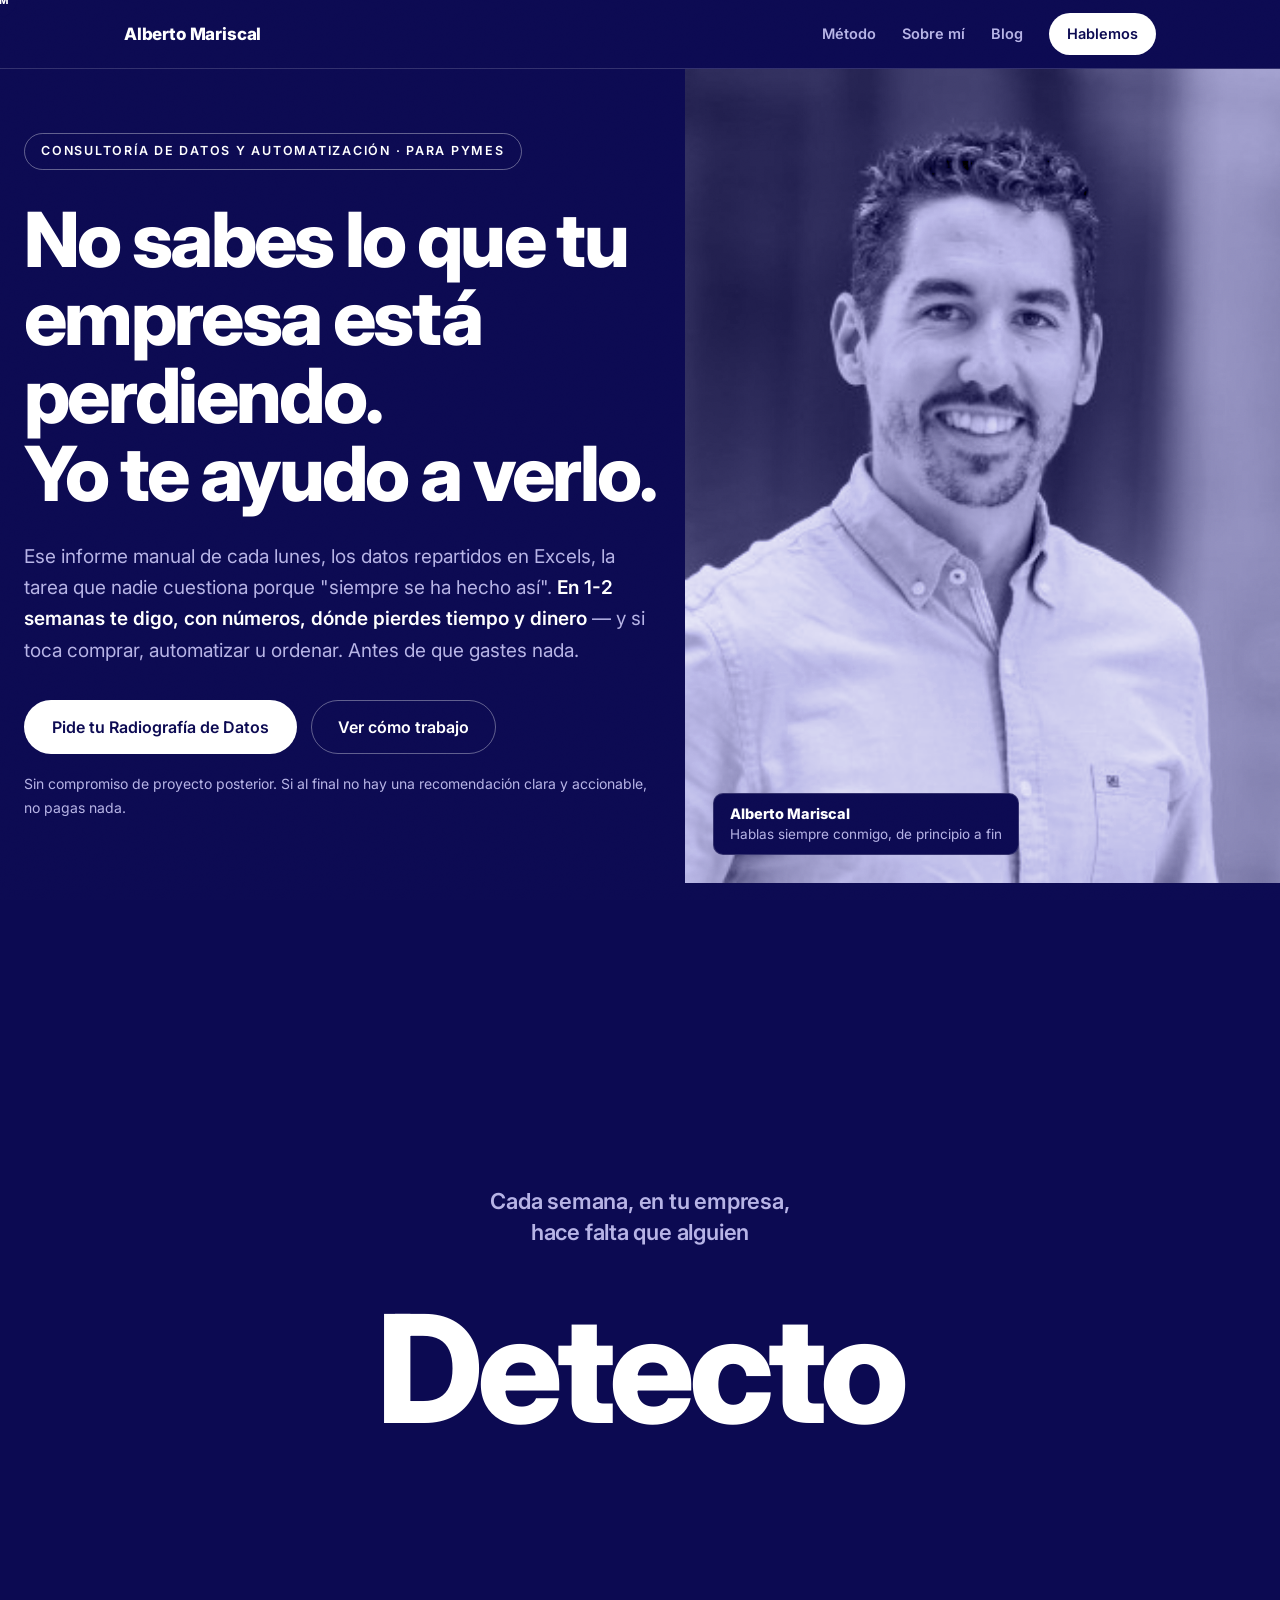
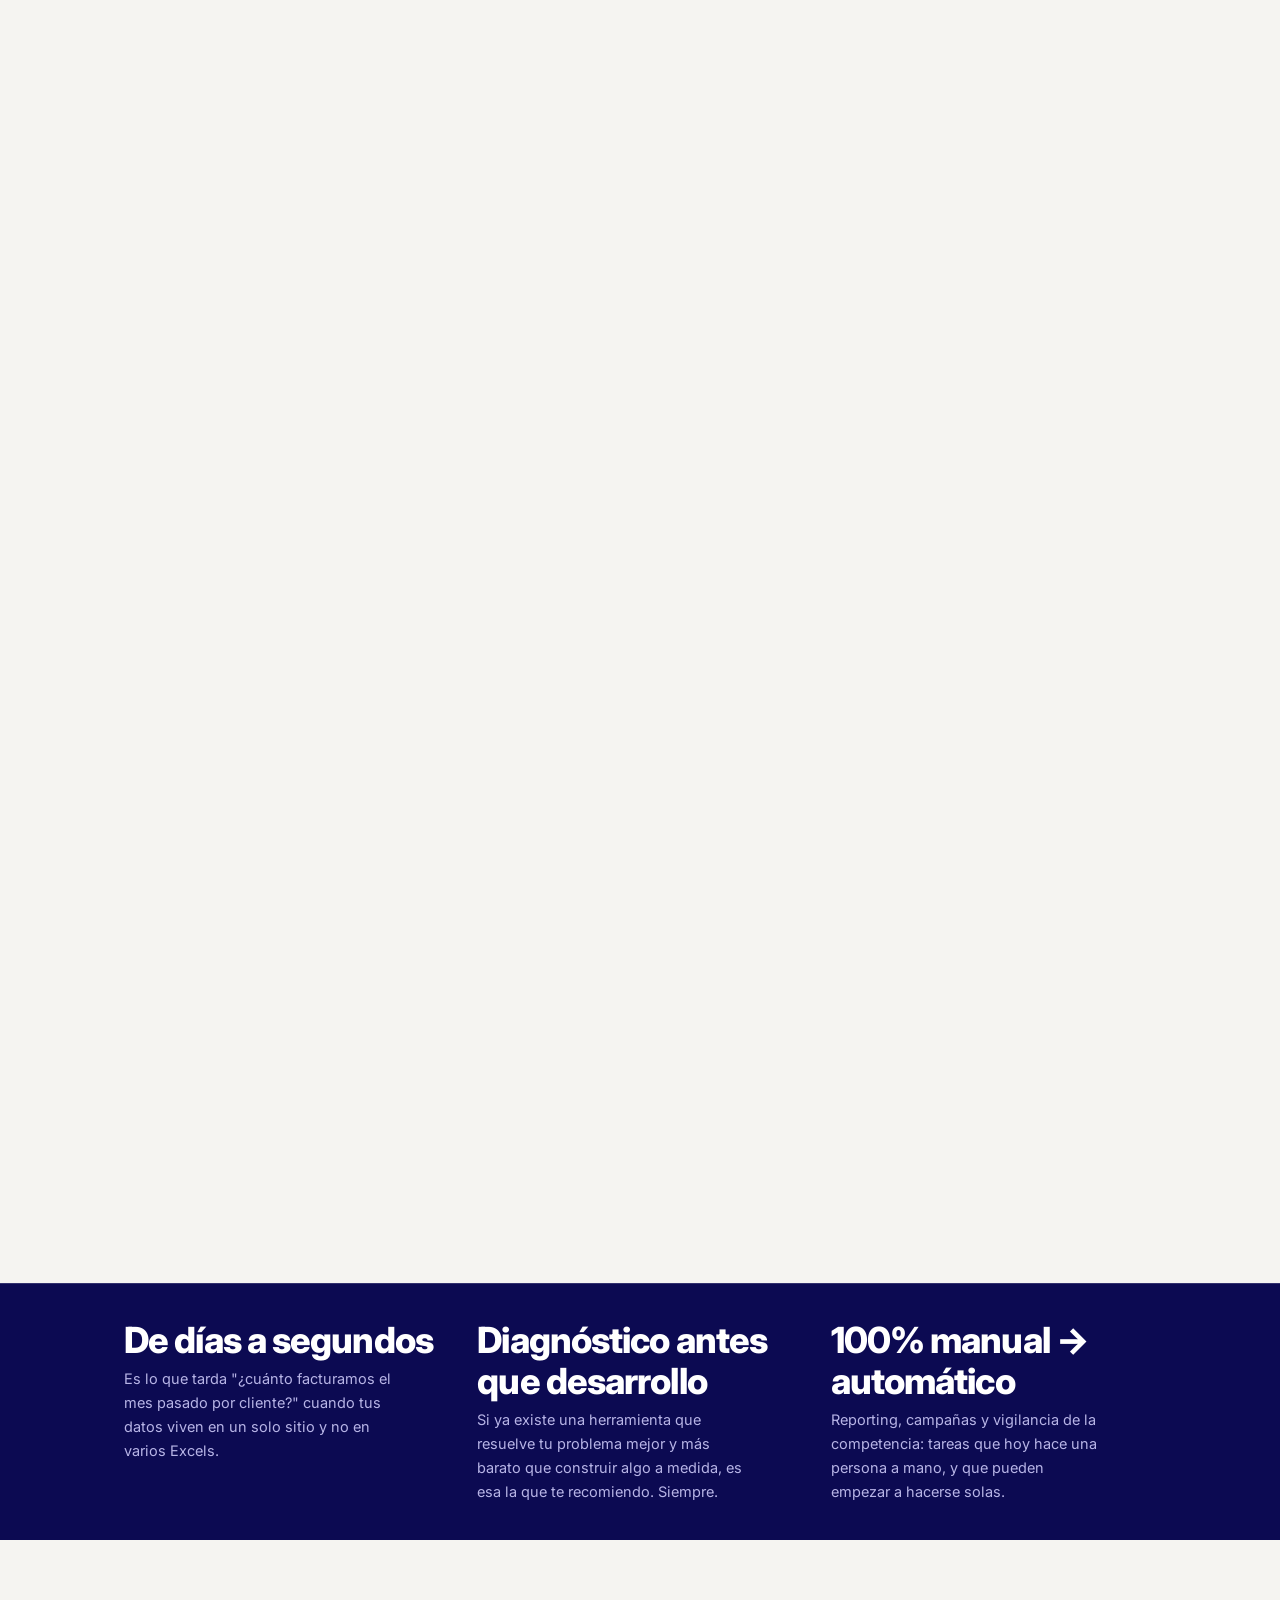
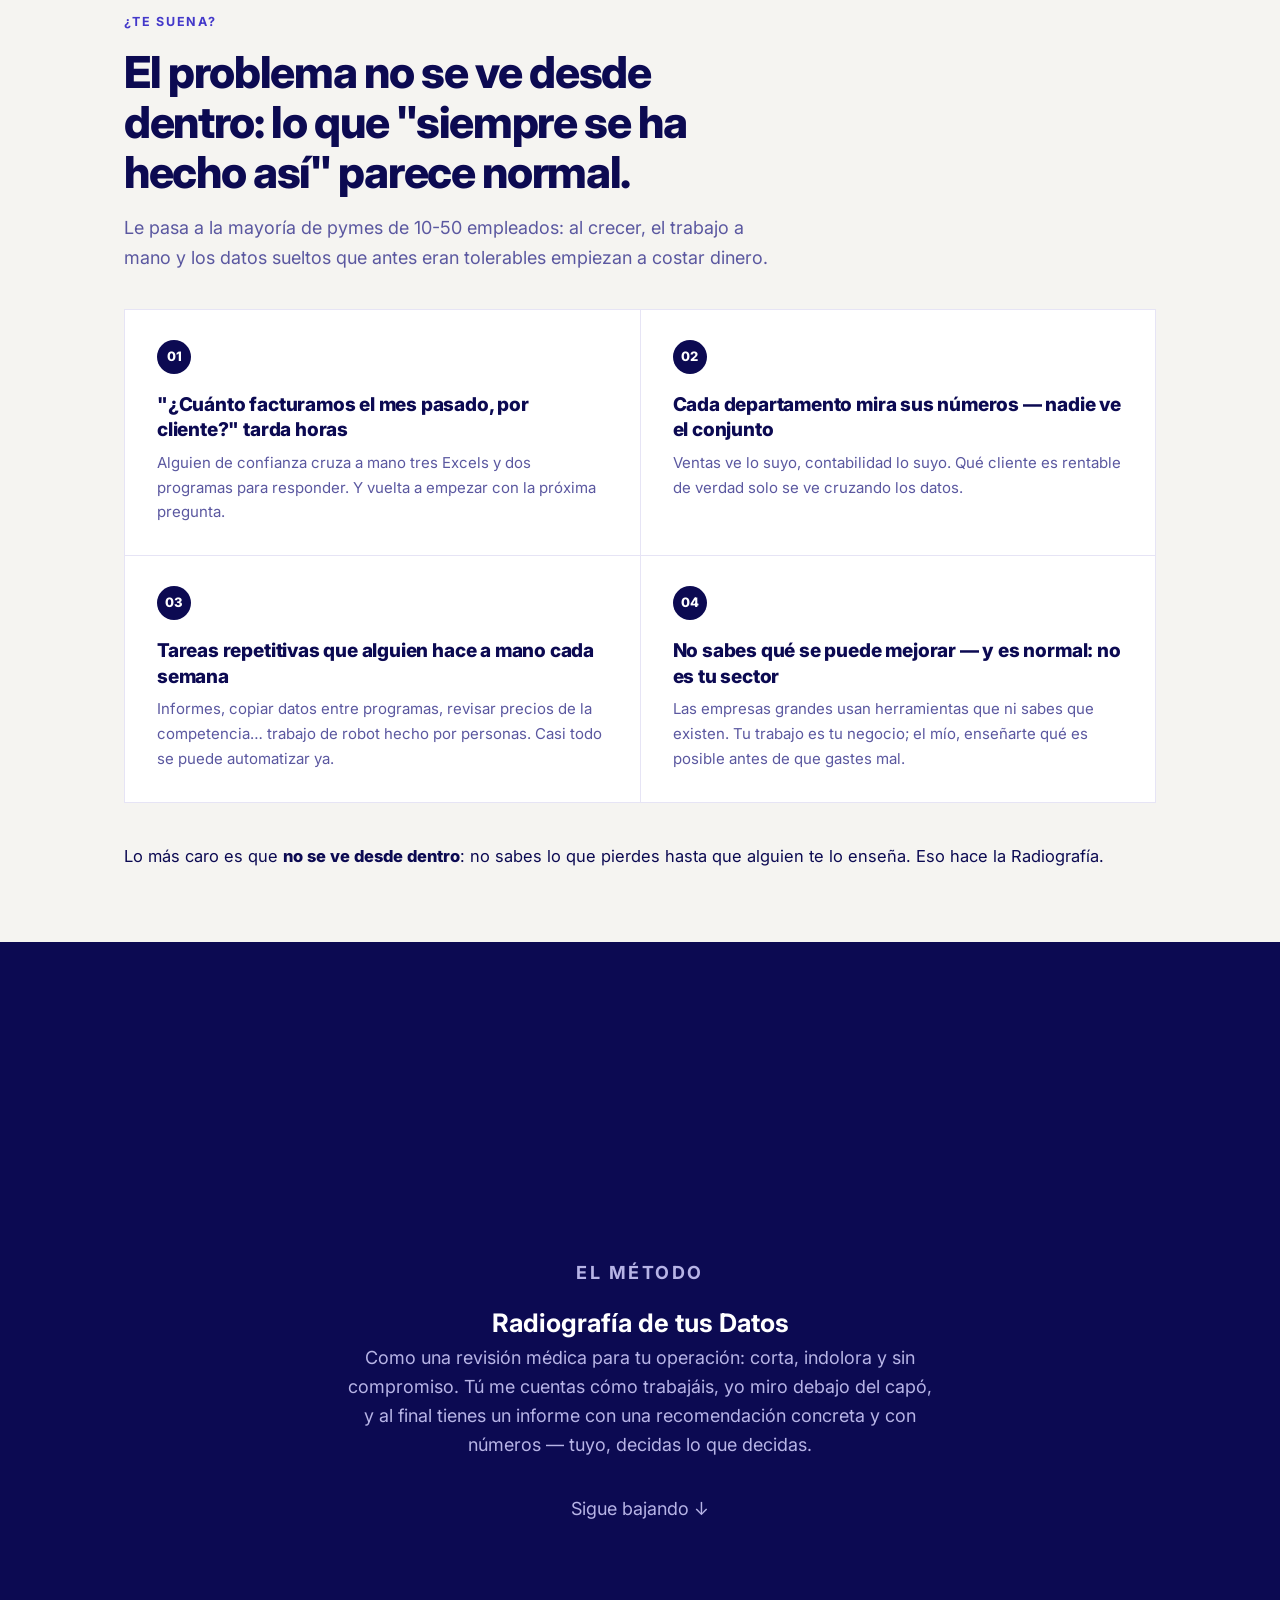
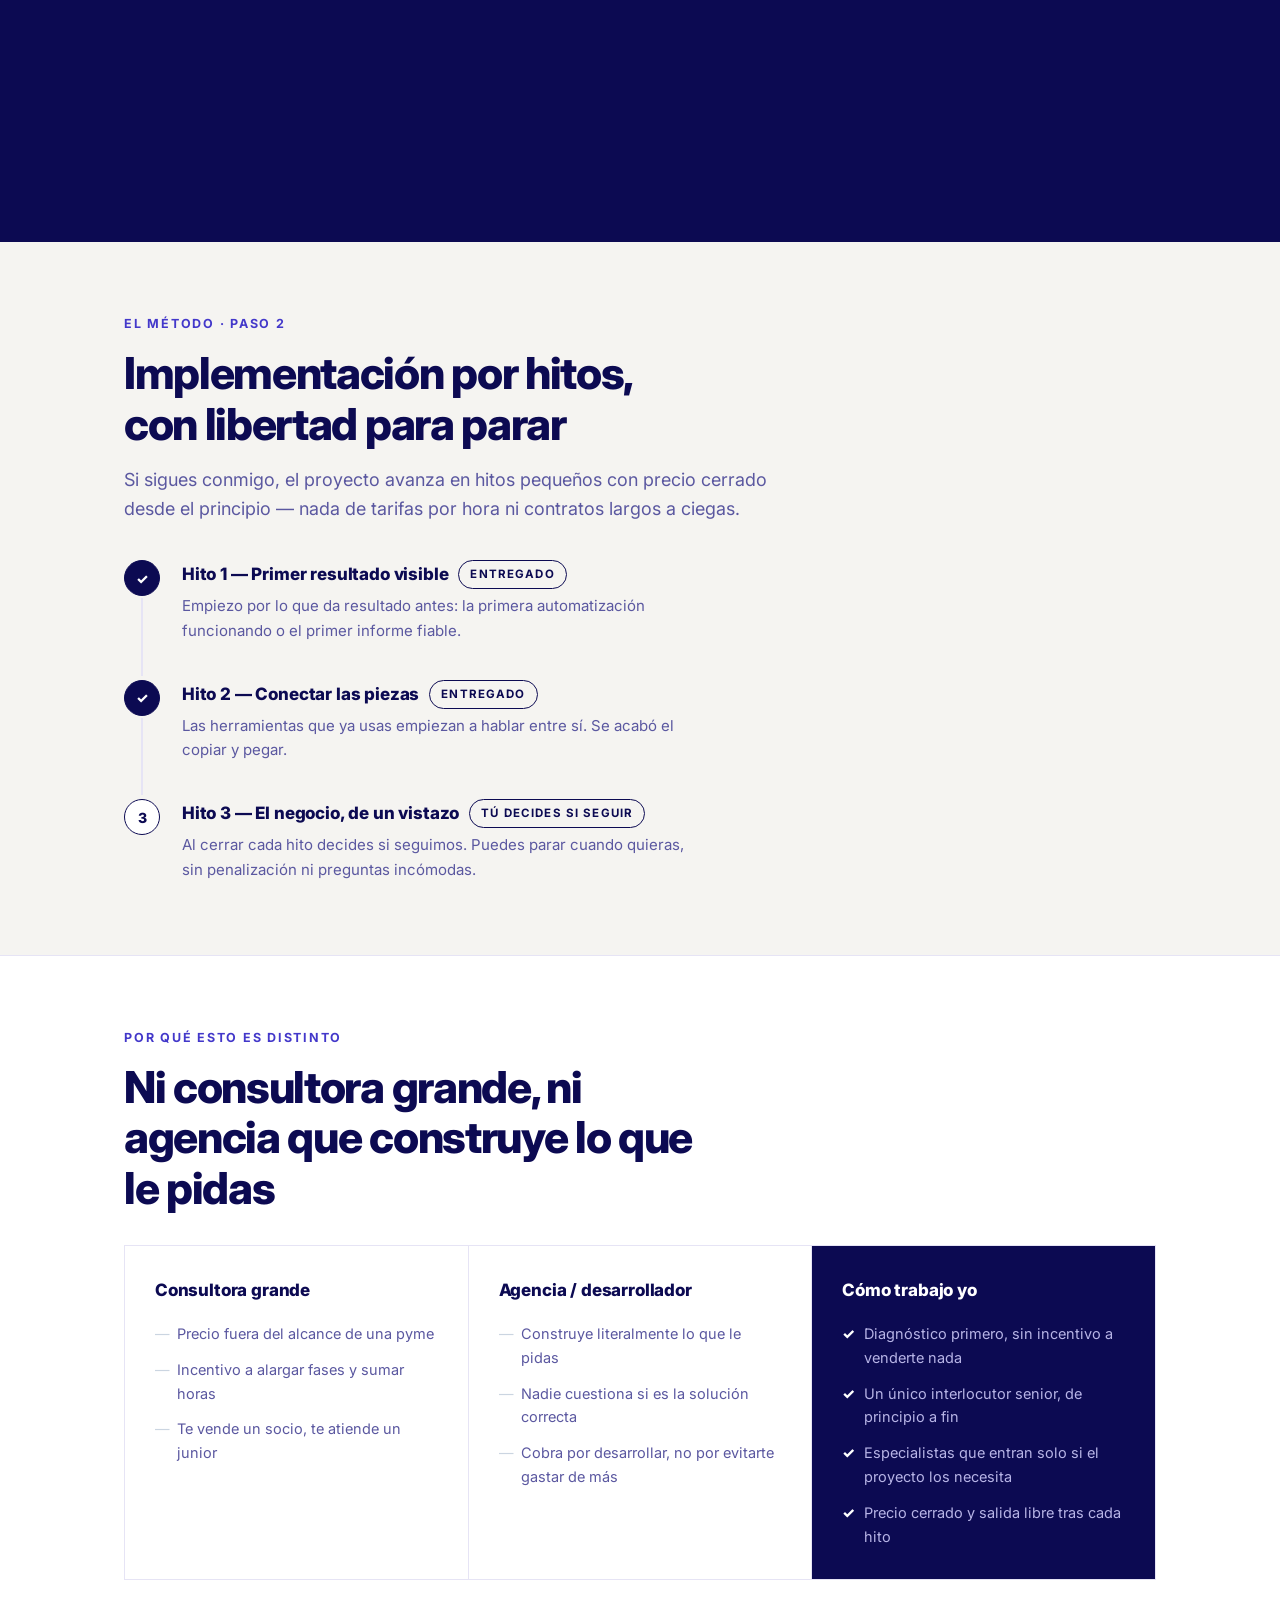
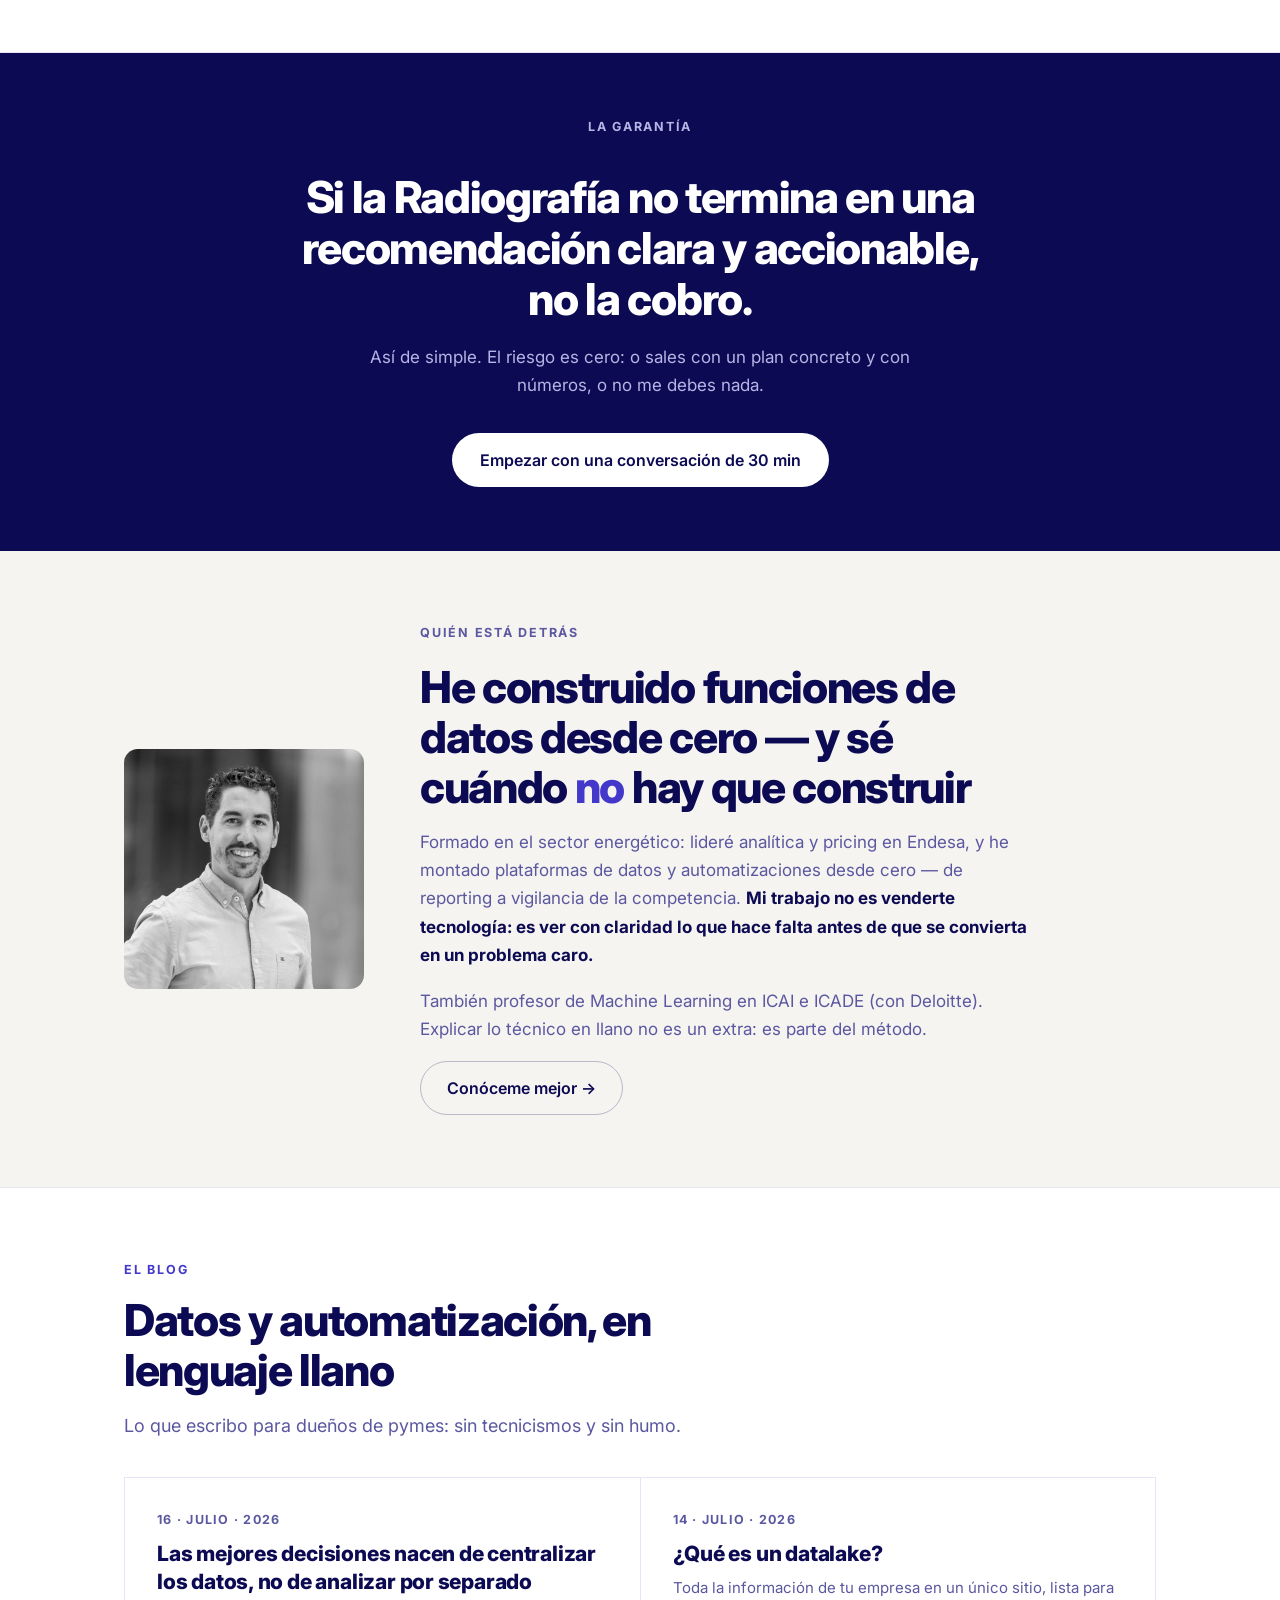
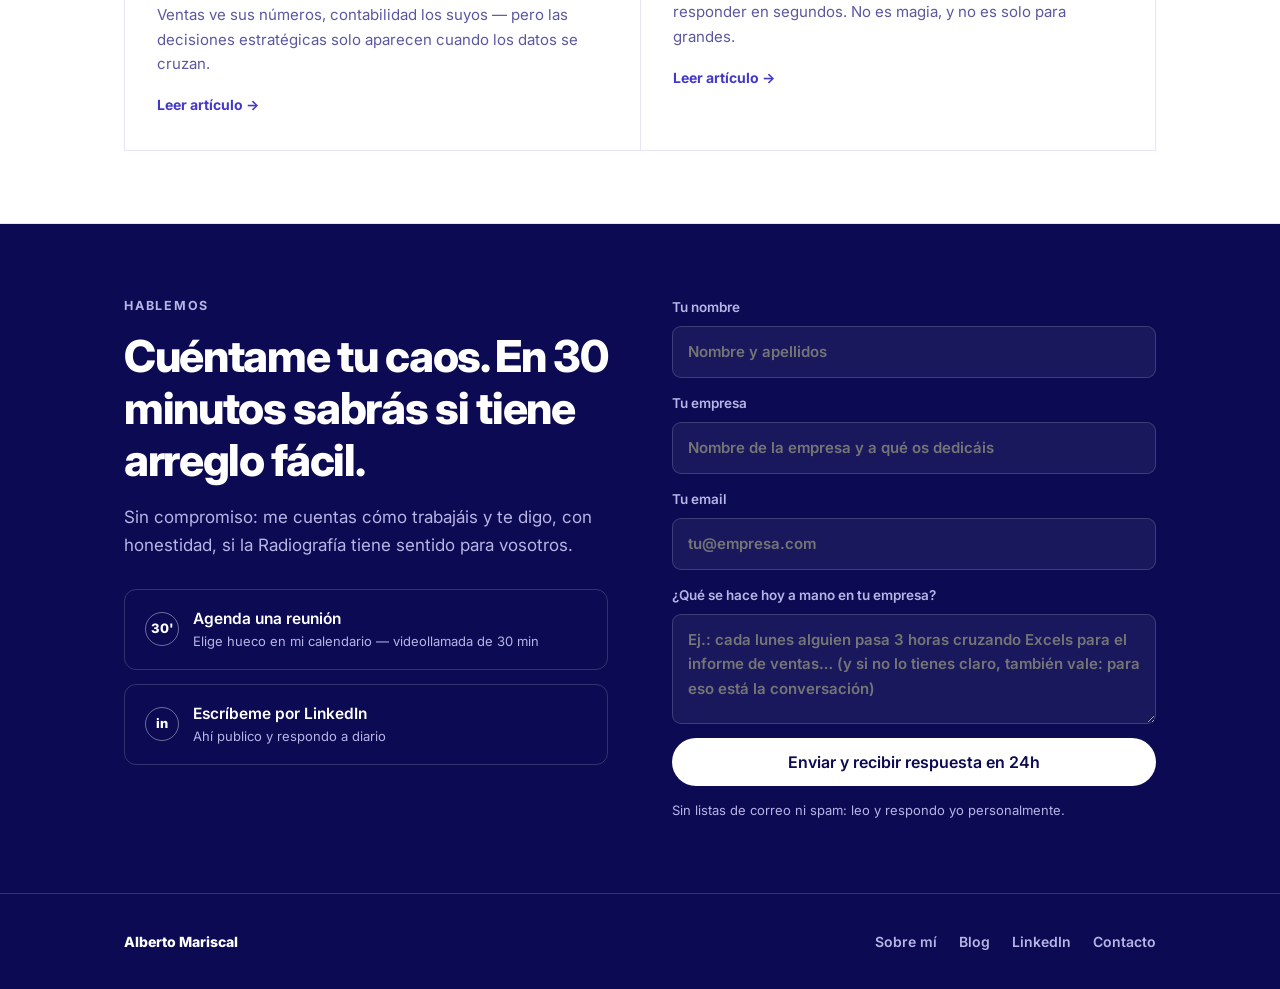
==== index.html @ 99e234d1 "El carrusel de palabras pasa de temporizador a scroll-driven - La sección ahora es un wrapper alto (" ====
<!DOCTYPE html>
<html lang="es">
<head>
<meta charset="UTF-8">
<meta name="viewport" content="width=device-width, initial-scale=1">
<title>Alberto Mariscal — Consultoría de datos y automatización para pymes</title>
<meta name="description" content="Detecto dónde pierde tiempo y dinero tu empresa — tareas que se hacen a mano, datos dispersos, mejoras que no sabes que existen — y te propongo la solución concreta: comprar, automatizar u ordenar. Antes de gastar en nada.">
<link rel="preconnect" href="https://fonts.googleapis.com">
<link rel="preconnect" href="https://fonts.gstatic.com" crossorigin>
<link href="https://fonts.googleapis.com/css2?family=Inter:wght@400;600;800&display=swap" rel="stylesheet">
<link rel="stylesheet" href="styles.css">
<script src="script.js" defer></script>
</head>
<body>
<div class="scroll-progress"></div>
<div class="grain"></div>
<header class="site-header">
  <div class="container header-inner">
    <a class="brand" href="index.html">Alberto Mariscal</a>
    <nav class="nav">
      <a href="#metodo" class="hide-m">Método</a>
      <a href="sobre-mi.html">Sobre mí</a>
      <a href="blog/index.html">Blog</a>
      <a href="#contacto" class="btn-nav">Hablemos</a>
    </nav>
  </div>
</header>

<section class="hero">
  <div class="hero-grid">
    <div class="hero-copy-wrap">
      <div class="container">
        <div class="hero-copy">
          <span class="eyebrow">Consultoría de datos y automatización · Para pymes</span>
          <h1>No sabes lo que tu empresa está perdiendo.<br><span class="hl">Yo te ayudo a verlo.</span></h1>
          <p class="sub">Ese informe manual de cada lunes, los datos repartidos en Excels, la tarea que nadie cuestiona porque "siempre se ha hecho así". <strong>En 1-2 semanas te digo, con números, dónde pierdes tiempo y dinero</strong> — y si toca comprar, automatizar u ordenar. Antes de que gastes nada.</p>
          <div class="hero-ctas">
            <a class="btn" href="#contacto">Pide tu Radiografía de Datos</a>
            <a class="btn-outline" href="#metodo">Ver cómo trabajo</a>
          </div>
          <p class="hero-note">Sin compromiso de proyecto posterior. Si al final no hay una recomendación clara y accionable, no pagas nada.</p>
        </div>
      </div>
    </div>
    <div class="hero-photo-bleed">
      <img class="hero-photo" src="assets/alberto.png" alt="Retrato de Alberto Mariscal">
      <div class="photo-tag"><strong>Alberto Mariscal</strong><span>Hablas siempre conmigo, de principio a fin</span></div>
    </div>
  </div>
</section>

<section class="word-full-scroll">
  <div class="word-full" role="text" aria-label="Cada semana, en tu empresa, hace falta que alguien Detecto, Automatizo, Centralizo o Explico.">
    <p class="word-full-label">Cada semana, en tu empresa,<br>hace falta que alguien</p>
    <div class="word-full-display" aria-hidden="true">
      <div class="wf-track">
        <span class="wf-item">Detecto</span>
        <span class="wf-item">Automatizo</span>
        <span class="wf-item">Centralizo</span>
        <span class="wf-item">Explico</span>
      </div>
    </div>
  </div>
</section>

<section class="stats">
  <div class="container stats-inner">
    <div class="stat reveal"><div class="num">De días a <em>segundos</em></div><p>Es lo que tarda "¿cuánto facturamos el mes pasado por cliente?" cuando tus datos viven en un solo sitio y no en varios Excels.</p></div>
    <div class="stat reveal"><div class="num">Diagnóstico <em>antes</em> que desarrollo</div><p>Si ya existe una herramienta que resuelve tu problema mejor y más barato que construir algo a medida, es esa la que te recomiendo. Siempre.</p></div>
    <div class="stat reveal"><div class="num">100% manual → <em>automático</em></div><p>Reporting, campañas y vigilancia de la competencia: tareas que hoy hace una persona a mano, y que pueden empezar a hacerse solas.</p></div>
  </div>
</section>

<section class="section" id="problema">
  <div class="container">
    <p class="kicker">¿Te suena?</p>
    <h2>El problema no se ve desde dentro: lo que "siempre se ha hecho así" parece normal.</h2>
    <p class="lead-sub">Le pasa a la mayoría de pymes de 10-50 empleados: al crecer, el trabajo a mano y los datos sueltos que antes eran tolerables empiezan a costar dinero.</p>
    <div class="pain-grid">
      <div class="pain reveal"><div class="mark">01</div><h3>"¿Cuánto facturamos el mes pasado, por cliente?" tarda horas</h3><p>Alguien de confianza cruza a mano tres Excels y dos programas para responder. Y vuelta a empezar con la próxima pregunta.</p></div>
      <div class="pain reveal"><div class="mark">02</div><h3>Cada departamento mira sus números — nadie ve el conjunto</h3><p>Ventas ve lo suyo, contabilidad lo suyo. Qué cliente es rentable de verdad solo se ve cruzando los datos.</p></div>
      <div class="pain reveal"><div class="mark">03</div><h3>Tareas repetitivas que alguien hace a mano cada semana</h3><p>Informes, copiar datos entre programas, revisar precios de la competencia… trabajo de robot hecho por personas. Casi todo se puede automatizar ya.</p></div>
      <div class="pain reveal"><div class="mark">04</div><h3>No sabes qué se puede mejorar — y es normal: no es tu sector</h3><p>Las empresas grandes usan herramientas que ni sabes que existen. Tu trabajo es tu negocio; el mío, enseñarte qué es posible antes de que gastes mal.</p></div>
    </div>
    <p class="pain-cta reveal">Lo más caro es que <strong>no se ve desde dentro</strong>: no sabes lo que pierdes hasta que alguien te lo enseña. Eso hace la Radiografía.</p>
  </div>
</section>

<section class="method-scroller" id="metodo">
  <div class="ms-step ms-dark">
    <div class="container ms-content">
      <p class="kicker">El método</p>
      <h2>Radiografía de tus Datos</h2>
      <p class="lead-sub">Como una revisión médica para tu operación: corta, indolora y sin compromiso. Tú me cuentas cómo trabajáis, yo miro debajo del capó, y al final tienes un informe con una recomendación concreta y con números — tuyo, decidas lo que decidas.</p>
      <p class="ms-hint">Sigue bajando ↓</p>
    </div>
  </div>
  <div class="ms-step ms-light">
    <div class="container ms-content">
      <span class="ms-num">Paso 1 / 5</span>
      <p class="when">Día 1</p>
      <h3>Una charla, no un interrogatorio</h3>
      <p>30-45 min por videollamada. Me cuentas cómo trabajáis, sin tecnicismos ni deberes previos.</p>
    </div>
  </div>
  <div class="ms-step ms-dark">
    <div class="container ms-content">
      <span class="ms-num">Paso 2 / 5</span>
      <p class="when">Semana 1</p>
      <h3>El trabajo lo hago yo</h3>
      <p>Reviso herramientas y flujos por mi cuenta: dónde se pierde tiempo y dinero. Tú sigues con tu día a día.</p>
    </div>
  </div>
  <div class="ms-step ms-light">
    <div class="container ms-content">
      <span class="ms-num">Paso 3 / 5</span>
      <p class="when">Semana 2</p>
      <h3>Un informe que se entiende a la primera</h3>
      <p>Qué pasa, qué te cuesta de verdad y la solución concreta con estimación cerrada — sin jerga.</p>
    </div>
  </div>
  <div class="ms-step ms-dark">
    <div class="container ms-content">
      <span class="ms-num">Paso 4 / 5</span>
      <p class="when">Tú decides</p>
      <h3>Sin presión, sin permanencia</h3>
      <p>El informe es tuyo, lo uses o no: ejecútalo conmigo, con tu equipo, o guárdalo en un cajón.</p>
    </div>
  </div>
  <div class="ms-step ms-light">
    <div class="container ms-content">
      <span class="ms-num">Paso 5 / 5 · El resultado</span>
      <h2 style="font-size:clamp(24px,3.4vw,32px)">Siempre una de estas tres — elija la que elija, no me llevo comisión</h2>
      <div class="verdict-grid ms-verdict">
        <div class="verdict"><span class="tag">Comprar</span><h3>Ya existe una herramienta</h3><p>A veces cuesta una fracción de lo que ibas a gastar en desarrollo.</p></div>
        <div class="verdict"><span class="tag">Automatizar</span><h3>Hay que construirlo</h3><p>Pasa a hacerse solo, con el rigor de una plataforma real.</p></div>
        <div class="verdict"><span class="tag">Ordenar</span><h3>Solo hay que organizar</h3><p>Basta con ordenar lo que ya estás pagando.</p></div>
      </div>
    </div>
  </div>
</section>

<section class="section" id="implementacion">
  <div class="container">
    <p class="kicker">El método · Paso 2</p>
    <h2>Implementación por hitos, con libertad para parar</h2>
    <p class="lead-sub">Si sigues conmigo, el proyecto avanza en hitos pequeños con precio cerrado desde el principio — nada de tarifas por hora ni contratos largos a ciegas.</p>
    <div class="milestones">
      <div class="milestone done reveal"><div class="m-dot">✓</div><div class="m-body"><h4>Hito 1 — Primer resultado visible<span class="m-state ok">Entregado</span></h4><p>Empiezo por lo que da resultado antes: la primera automatización funcionando o el primer informe fiable.</p></div></div>
      <div class="milestone done reveal"><div class="m-dot">✓</div><div class="m-body"><h4>Hito 2 — Conectar las piezas<span class="m-state ok">Entregado</span></h4><p>Las herramientas que ya usas empiezan a hablar entre sí. Se acabó el copiar y pegar.</p></div></div>
      <div class="milestone reveal"><div class="m-dot">3</div><div class="m-body"><h4>Hito 3 — El negocio, de un vistazo<span class="m-state wip">Tú decides si seguir</span></h4><p>Al cerrar cada hito decides si seguimos. Puedes parar cuando quieras, sin penalización ni preguntas incómodas.</p></div></div>
    </div>
  </div>
</section>

<section class="section alt" id="diferencial">
  <div class="container">
    <p class="kicker">Por qué esto es distinto</p>
    <h2>Ni consultora grande, ni agencia que construye lo que le pidas</h2>
    <div class="compare">
      <div class="comp reveal"><h3>Consultora grande</h3><ul><li>Precio fuera del alcance de una pyme</li><li>Incentivo a alargar fases y sumar horas</li><li>Te vende un socio, te atiende un junior</li></ul></div>
      <div class="comp reveal"><h3>Agencia / desarrollador</h3><ul><li>Construye literalmente lo que le pidas</li><li>Nadie cuestiona si es la solución correcta</li><li>Cobra por desarrollar, no por evitarte gastar de más</li></ul></div>
      <div class="comp me reveal"><h3>Cómo trabajo yo</h3><ul><li>Diagnóstico primero, sin incentivo a venderte nada</li><li>Un único interlocutor senior, de principio a fin</li><li>Especialistas que entran solo si el proyecto los necesita</li><li>Precio cerrado y salida libre tras cada hito</li></ul></div>
    </div>
  </div>
</section>

<section class="guarantee">
  <div class="container guarantee-inner">
    <p class="kicker">La garantía</p>
    <h2>Si la Radiografía no termina en una recomendación clara y accionable, no la cobro.</h2>
    <p>Así de simple. El riesgo es cero: o sales con un plan concreto y con números, o no me debes nada.</p>
    <a class="btn" href="#contacto">Empezar con una conversación de 30 min</a>
  </div>
</section>

<section class="section" id="quien">
  <div class="container">
    <div class="about-teaser">
      <div class="photo reveal"><img src="assets/alberto.png" alt="Alberto Mariscal"></div>
      <div>
        <p class="kicker">Quién está detrás</p>
        <h2>He construido funciones de datos desde cero — y sé cuándo <em style="font-style:normal;color:var(--accent)">no</em> hay que construir</h2>
        <p>Formado en el sector energético: lideré analítica y pricing en Endesa, y he montado plataformas de datos y automatizaciones desde cero — de reporting a vigilancia de la competencia. <strong>Mi trabajo no es venderte tecnología: es ver con claridad lo que hace falta antes de que se convierta en un problema caro.</strong></p>
        <p>También profesor de Machine Learning en ICAI e ICADE (con Deloitte). Explicar lo técnico en llano no es un extra: es parte del método.</p>
        <a class="btn-outline on-light" href="sobre-mi.html">Conóceme mejor →</a>
      </div>
    </div>
  </div>
</section>

<section class="section alt" id="blog">
  <div class="container">
    <p class="kicker">El blog</p>
    <h2>Datos y automatización, en lenguaje llano</h2>
    <p class="lead-sub">Lo que escribo para dueños de pymes: sin tecnicismos y sin humo.</p>
    <div class="post-list">
      <a class="post-card reveal" href="blog/centralizar-los-datos.html">
        <p class="date">16 · Julio · 2026</p>
        <h3>Las mejores decisiones nacen de centralizar los datos, no de analizar por separado</h3>
        <p>Ventas ve sus números, contabilidad los suyos — pero las decisiones estratégicas solo aparecen cuando los datos se cruzan.</p>
        <span class="read">Leer artículo →</span>
      </a>
      <a class="post-card reveal" href="blog/que-es-un-datalake.html">
        <p class="date">14 · Julio · 2026</p>
        <h3>¿Qué es un datalake?</h3>
        <p>Toda la información de tu empresa en un único sitio, lista para responder en segundos. No es magia, y no es solo para grandes.</p>
        <span class="read">Leer artículo →</span>
      </a>
    </div>
  </div>
</section>

<section class="contact" id="contacto">
  <div class="container contact-inner">
    <div>
      <p class="kicker">Hablemos</p>
      <h2>Cuéntame tu caos. En 30 minutos sabrás si tiene arreglo fácil.</h2>
      <p class="contact-sub">Sin compromiso: me cuentas cómo trabajáis y te digo, con honestidad, si la Radiografía tiene sentido para vosotros.</p>
      <div class="contact-alt">
        <a href="https://calendar.app.google/JsAp8YLcphyeCLzh8" target="_blank" rel="noopener"><span class="ico">30'</span><span>Agenda una reunión<small>Elige hueco en mi calendario — videollamada de 30 min</small></span></a>
        <a href="https://www.linkedin.com/in/albertolmariscal/" target="_blank" rel="noopener"><span class="ico">in</span><span>Escríbeme por LinkedIn<small>Ahí publico y respondo a diario</small></span></a>
      </div>
    </div>
    <form class="form" id="lead-form">
      <label>Tu nombre<input type="text" name="nombre" required placeholder="Nombre y apellidos"></label>
      <label>Tu empresa<input type="text" name="empresa" required placeholder="Nombre de la empresa y a qué os dedicáis"></label>
      <label>Tu email<input type="email" name="email" required placeholder="tu@empresa.com"></label>
      <label>¿Qué se hace hoy a mano en tu empresa?<textarea name="mensaje" placeholder="Ej.: cada lunes alguien pasa 3 horas cruzando Excels para el informe de ventas… (y si no lo tienes claro, también vale: para eso está la conversación)"></textarea></label>
      <button class="btn" type="submit">Enviar y recibir respuesta en 24h</button>
      <p class="form-note">Sin listas de correo ni spam: leo y respondo yo personalmente.</p>
    </form>
  </div>
</section>

<footer class="site-footer">
  <div class="container footer-inner">
    <span class="name">Alberto Mariscal</span>
    <div class="footer-links">
      <a href="sobre-mi.html">Sobre mí</a>
      <a href="blog/index.html">Blog</a>
      <a href="https://www.linkedin.com/in/albertolmariscal/" target="_blank" rel="noopener">LinkedIn</a>
      <a href="index.html#contacto">Contacto</a>
    </div>
  </div>
</footer>
</body>
</html>
---- styles.css ----
/* Alberto Mariscal — consultoría de datos y automatización
   Paleta inspirada en the-cocktail.com: azul marino sólido y plano, blanco puro,
   contraste duro (nunca degradados), tipografía enorme, tags en píldora. */
:root{
  --navy:#0C0A52;
  --white:#FFFFFF;
  --paper:#F5F4F1;
  --ink:#0C0A52;
  --text-mid:#5B58A0;
  --on-navy:#FFFFFF;
  --on-navy-mid:#B7B4E6;
  --line:#E6E4F5;
  --line-dark:rgba(255,255,255,.16);
  --accent:#4338CA;
  --accent-hover:#332C9E;
}
*{margin:0;padding:0;box-sizing:border-box}
html{-webkit-text-size-adjust:100%;scroll-behavior:smooth}
body{font-family:"Inter",system-ui,-apple-system,sans-serif;background:var(--paper);color:var(--ink);line-height:1.65;font-size:17px}
a{color:var(--accent);text-decoration:none}
a:hover{color:var(--accent-hover)}
img{max-width:100%;display:block}
.container{max-width:1080px;margin:0 auto;padding:0 24px}
.narrow{max-width:880px}

/* ---------- Header ---------- */
.site-header{position:sticky;top:0;z-index:50;background:var(--navy);border-bottom:1px solid var(--line-dark)}
.header-inner{display:flex;align-items:center;justify-content:space-between;height:68px}
.brand{font-weight:800;font-size:17px;letter-spacing:-.01em;color:var(--on-navy)}
.brand:hover{color:var(--on-navy)}
.nav{display:flex;gap:26px;align-items:center}
.nav a{font-weight:600;font-size:14.5px;color:var(--on-navy-mid)}
.nav a:hover,.nav a[aria-current="page"]{color:var(--on-navy)}
.nav .btn-nav{background:var(--on-navy);color:var(--navy);padding:9px 18px;border-radius:999px}
.nav .btn-nav:hover{background:var(--on-navy-mid);color:var(--navy)}

/* ---------- Botones ---------- */
.btn{display:inline-block;background:var(--navy);color:#fff;font-weight:600;font-size:16px;padding:14px 28px;border-radius:999px;position:relative;will-change:transform;transition:background .15s,transform .2s cubic-bezier(.16,1,.3,1),box-shadow .2s}
.btn:hover{background:var(--accent-hover);color:#fff}
.btn-outline{display:inline-block;font-weight:600;font-size:16px;padding:13px 26px;border-radius:999px;border:1.5px solid rgba(12,10,82,.25);color:var(--ink);position:relative;will-change:transform;transition:border-color .15s,color .15s,transform .2s cubic-bezier(.16,1,.3,1)}
.btn-outline:hover{border-color:var(--navy);color:var(--navy)}
/* Sobre fondos oscuros, los botones se invierten (blanco sólido / borde blanco) */
.hero .btn,.guarantee .btn,.contact .btn,.page-head .btn{background:#fff;color:var(--navy)}
.hero .btn:hover,.guarantee .btn:hover,.contact .btn:hover{background:var(--on-navy-mid);color:var(--navy)}
.hero .btn-outline,.guarantee .btn-outline,.contact .btn-outline,.page-head .btn-outline{border-color:rgba(255,255,255,.35);color:var(--on-navy)}
.hero .btn-outline:hover,.guarantee .btn-outline:hover,.contact .btn-outline:hover{border-color:#fff;color:#fff}
.btn:hover{box-shadow:0 10px 26px -10px rgba(12,10,82,.4)}

/* ---------- Hero ---------- */
.hero{background:var(--navy);color:var(--on-navy);position:relative;overflow:hidden}
.hero-grid{display:grid;grid-template-columns:minmax(0,1.15fr) minmax(380px,1fr);align-items:stretch}
.hero-copy-wrap{display:flex;align-items:center;padding:64px 0}
.hero-copy{max-width:640px}
.eyebrow{display:inline-block;font-size:12.5px;font-weight:600;letter-spacing:.14em;text-transform:uppercase;color:var(--on-navy);border:1.5px solid rgba(255,255,255,.35);border-radius:999px;padding:7px 16px;margin-bottom:30px}
.hero h1{font-weight:800;font-size:76px;line-height:1.03;letter-spacing:-.035em;margin-bottom:28px}
.hero h1 .hl{color:var(--on-navy)}
.hero .sub{font-size:19px;color:var(--on-navy-mid);max-width:54ch;margin-bottom:34px}
.hero .sub strong{color:var(--on-navy);font-weight:600}
.hero-ctas{display:flex;gap:14px;flex-wrap:wrap;align-items:center}
.hero-note{margin-top:18px;font-size:14px;color:var(--on-navy-mid)}
.hero-photo-bleed{position:relative;overflow:hidden}
.hero-photo{width:100%;height:100%;object-fit:cover;position:absolute;inset:0;filter:grayscale(1) contrast(1.1) brightness(.92)}
.hero-photo-bleed::after{content:"";position:absolute;inset:0;background:var(--navy);mix-blend-mode:color;opacity:.65}
.photo-tag{position:absolute;z-index:2;left:28px;bottom:28px;background:var(--navy);border:1px solid var(--line-dark);border-radius:10px;padding:10px 16px;font-size:13.5px;line-height:1.4}
.photo-tag strong{display:block;font-weight:800;font-size:14.5px}
.photo-tag span{color:var(--on-navy-mid)}

/* ---------- Carrusel de palabras a pantalla completa (inspirado en b-ta.ai, avanza con el scroll) ---------- */
.word-full-scroll{height:400vh;position:relative}
.word-full{position:sticky;top:0;height:100vh;height:100dvh;background:var(--navy);color:var(--on-navy);display:flex;flex-direction:column;
  align-items:center;justify-content:center;text-align:center;overflow:hidden;padding:24px}
.word-full-label{font-size:clamp(16px,2.2vw,22px);font-weight:600;color:var(--on-navy-mid);letter-spacing:-.01em;line-height:1.4;margin-bottom:12px}
.word-full-display{position:relative;width:100%;height:clamp(90px,18vw,220px);overflow:hidden}
.wf-track{position:relative;width:100%;height:100%}
.wf-item{position:absolute;left:0;right:0;top:50%;text-align:center;white-space:nowrap;font-weight:800;letter-spacing:-.04em;
  font-size:clamp(48px,13vw,150px);color:var(--on-navy);
  transform:translateY(-50%);transition:transform .6s cubic-bezier(.4,0,.2,1),opacity .6s ease,filter .6s ease}
.wf-item[data-dist="0"]{opacity:1;filter:blur(0)}
.wf-item[data-dist="-1"]{transform:translateY(-170%) scale(.7);opacity:.28;filter:blur(2px)}
.wf-item[data-dist="1"]{transform:translateY(70%) scale(.7);opacity:.28;filter:blur(2px)}
.wf-item[data-dist="2"],.wf-item[data-dist="-2"]{opacity:0}
.word-full.wf-static .wf-item{transition:none}
.word-full.wf-static .wf-item:not(:first-child){display:none}
.word-full.wf-static .wf-item:first-child{position:static;transform:none;opacity:1;filter:none}

/* ---------- Textura de grano (muy sutil, no es color) ---------- */
.grain{position:fixed;inset:0;z-index:9998;pointer-events:none;opacity:.03;mix-blend-mode:overlay;
  background-image:url("data:image/svg+xml;utf8,<svg xmlns='http://www.w3.org/2000/svg' width='120' height='120'><filter id='n'><feTurbulence type='fractalNoise' baseFrequency='0.85' numOctaves='2' stitchTiles='stitch'/></filter><rect width='100%25' height='100%25' filter='url(%23n)'/></svg>")}

/* ---------- Barra de progreso de scroll ---------- */
.scroll-progress{position:fixed;top:0;left:0;height:3px;width:0%;background:var(--accent);z-index:9999;transition:width .1s linear}

/* ---------- Cursor personalizado: logotipo circular (solo desktop con puntero fino) ---------- */
.cursor-logo{position:fixed;top:0;left:0;pointer-events:none;z-index:9997;width:34px;height:34px;border-radius:50%;
  transform:translate(-50%,-50%);display:flex;align-items:center;justify-content:center;
  font-size:10px;font-weight:800;letter-spacing:.02em;background:var(--navy);color:#fff;
  transition:transform .3s cubic-bezier(.34,1.56,.64,1),background .2s,color .2s,width .25s,height .25s}
.cursor-logo::after{content:"AM"}
.cursor-logo.on-dark{background:#fff;color:var(--navy)}
.cursor-logo.hovering{transform:translate(-50%,-50%) scale(1.8) rotate(14deg)}
body.has-custom-cursor,body.has-custom-cursor a,body.has-custom-cursor button{cursor:none}

/* ---------- Transición de bloque al hacer scroll ---------- */
.sec-fade{opacity:0;transform:translateY(34px) scale(.978);transition:opacity 1s cubic-bezier(.16,1,.3,1),transform 1s cubic-bezier(.16,1,.3,1)}
.sec-fade.sec-in{opacity:1;transform:none}
@media (prefers-reduced-motion:reduce){.sec-fade{opacity:1;transform:none;transition:none}}

/* ---------- Stats strip ---------- */
.stats{background:var(--navy);border-top:1px solid var(--line-dark);color:var(--on-navy)}
.stats-inner{display:grid;grid-template-columns:repeat(3,1fr);gap:28px;padding-top:36px;padding-bottom:36px}
.stat .num{font-weight:800;font-size:36px;letter-spacing:-.025em;line-height:1.15}
.stat .num em{font-style:normal;color:var(--on-navy)}
.stat p{font-size:14.5px;color:var(--on-navy-mid);margin-top:6px;max-width:30ch}

/* ---------- Secciones ---------- */
.section{padding:72px 0}
.section.alt{background:var(--white);border-top:1px solid var(--line);border-bottom:1px solid var(--line)}
.kicker{font-size:12.5px;font-weight:700;letter-spacing:.14em;text-transform:uppercase;color:var(--accent);margin-bottom:14px}
.section h2{font-weight:800;font-size:44px;letter-spacing:-.03em;line-height:1.14;margin-bottom:16px;max-width:20ch}
.section .lead-sub{color:var(--text-mid);font-size:18px;max-width:60ch;margin-bottom:36px}

/* ---------- Dolores ---------- */
.pain-grid{display:grid;grid-template-columns:repeat(2,1fr);gap:1px;background:var(--line);border:1px solid var(--line)}
.pain{background:#fff;padding:30px 32px}
.pain .mark{width:34px;height:34px;border-radius:50%;background:var(--navy);color:#fff;font-weight:800;font-size:13px;display:flex;align-items:center;justify-content:center;margin-bottom:18px}
.pain h3{font-weight:800;font-size:19px;letter-spacing:-.01em;margin-bottom:8px;line-height:1.35}
.pain p{font-size:15px;color:var(--text-mid)}
.pain-cta{margin-top:40px;font-size:16.5px}
.pain-cta strong{font-weight:800}

/* ---------- Método: secuencia de pasos a pantalla completa (scroll-snap anidado) ---------- */
.method-scroller{height:100vh;height:100dvh;overflow-y:auto;scroll-snap-type:y mandatory;-webkit-overflow-scrolling:touch;scrollbar-width:none}
.method-scroller::-webkit-scrollbar{display:none}
.ms-step{height:100%;scroll-snap-align:start;scroll-snap-stop:always;display:flex;align-items:center;justify-content:center;overflow:hidden}
.ms-step.ms-dark{background:var(--navy);color:var(--on-navy)}
.ms-step.ms-light{background:var(--paper);color:var(--ink)}
.ms-step.ms-dark .kicker{color:var(--on-navy-mid)}
.ms-step.ms-dark .lead-sub{color:var(--on-navy-mid)}
.ms-content{max-width:640px;max-height:100%;min-height:0;overflow-y:auto;padding:32px 24px;text-align:center;margin:0 auto;
  opacity:0;transform:translateY(30px) scale(.97);transition:opacity .7s cubic-bezier(.16,1,.3,1),transform .7s cubic-bezier(.16,1,.3,1)}
.ms-step.ms-in .ms-content{opacity:1;transform:none}
.ms-num{display:block;font-size:13px;font-weight:700;letter-spacing:.14em;text-transform:uppercase;color:var(--accent);margin-bottom:16px}
.ms-step.ms-dark .ms-num{color:var(--on-navy-mid)}
.ms-step .when{font-size:13px;font-weight:700;letter-spacing:.1em;text-transform:uppercase;color:var(--accent);margin-bottom:10px}
.ms-step.ms-dark .when{color:var(--on-navy-mid)}
.ms-step h3{font-weight:800;font-size:clamp(28px,4vw,40px);letter-spacing:-.02em;margin-bottom:16px;line-height:1.15}
.ms-step .ms-content>p{font-size:18px;line-height:1.6}
.ms-step.ms-dark .ms-content>p{color:var(--on-navy-mid)}
.ms-hint{margin-top:36px;font-size:14px;color:var(--on-navy-mid);animation:ms-bounce 1.8s ease-in-out infinite}
@keyframes ms-bounce{0%,100%{transform:translateY(0)}50%{transform:translateY(8px)}}
.ms-verdict{margin-top:28px;text-align:left}
.ms-verdict .verdict{padding:22px}
@media (prefers-reduced-motion:reduce){.ms-hint{animation:none}.ms-content{transition:none;opacity:1;transform:none}}

/* ---------- Veredicto (3 salidas) ---------- */
.verdict-grid{display:grid;grid-template-columns:repeat(3,1fr);gap:1px;margin-top:32px;background:var(--line);border:1px solid var(--line)}
.verdict{padding:30px;background:#fff}
.verdict .tag{display:inline-block;font-size:11.5px;font-weight:700;letter-spacing:.12em;text-transform:uppercase;border-radius:999px;padding:6px 14px;margin-bottom:18px;border:1.5px solid var(--navy);color:var(--navy)}
.verdict h3{font-weight:800;font-size:19px;letter-spacing:-.01em;margin-bottom:8px}
.verdict p{font-size:15px;color:var(--text-mid)}

/* ---------- Implementación / hitos ---------- */
.milestones{margin-top:32px;display:grid;gap:0}
.milestone{display:flex;gap:22px;position:relative;padding-bottom:36px}
.milestone:last-child{padding-bottom:0}
.milestone::before{content:"";position:absolute;left:17px;top:38px;bottom:4px;width:1.5px;background:var(--line)}
.milestone:last-child::before{display:none}
.m-dot{flex:none;width:36px;height:36px;border-radius:50%;display:flex;align-items:center;justify-content:center;font-weight:800;font-size:14px;background:#fff;border:1.5px solid var(--navy);color:var(--navy);position:relative;z-index:1}
.milestone.done .m-dot{background:var(--navy);border-color:var(--navy);color:#fff}
.m-body h4{font-weight:800;font-size:17px;letter-spacing:-.01em}
.m-body .m-state{display:inline-block;font-size:11.5px;font-weight:700;letter-spacing:.1em;text-transform:uppercase;border-radius:999px;padding:4px 11px;margin-left:10px;vertical-align:2px;border:1.5px solid var(--navy);color:var(--navy)}
.m-body p{font-size:15px;color:var(--text-mid);margin-top:5px;max-width:56ch}

/* ---------- Diferencial (comparativa) ---------- */
.compare{display:grid;grid-template-columns:repeat(3,1fr);gap:1px;margin-top:32px;background:var(--line);border:1px solid var(--line)}
.comp{padding:30px;background:#fff}
.comp.me{background:var(--navy)}
.comp h3{font-weight:800;font-size:17px;letter-spacing:-.01em;margin-bottom:18px}
.comp.me h3{color:#fff}
.comp ul{list-style:none;display:grid;gap:12px}
.comp li{font-size:14.5px;color:var(--text-mid);padding-left:22px;position:relative}
.comp li::before{content:"—";position:absolute;left:0;color:#CBD5E1}
.comp.me li{color:var(--on-navy-mid)}
.comp.me li::before{content:"✓";color:#fff;font-weight:800}

/* ---------- Garantía ---------- */
.guarantee{background:var(--navy);color:var(--on-navy)}
.guarantee-inner{padding-top:64px;padding-bottom:64px;text-align:center}
.guarantee .kicker{color:var(--on-navy-mid)}
.guarantee h2{font-weight:800;font-size:44px;letter-spacing:-.03em;line-height:1.16;max-width:24ch;margin:0 auto 18px}
.guarantee p{color:var(--on-navy-mid);max-width:56ch;margin:0 auto 34px}

/* ---------- Sobre mí teaser ---------- */
.about-teaser{display:flex;gap:56px;align-items:center}
.about-teaser .photo{width:240px;flex:none;border-radius:14px;overflow:hidden}
.about-teaser .photo img{width:100%;aspect-ratio:1/1;object-fit:cover;filter:grayscale(1) contrast(1.1) brightness(.97)}
.about-teaser p{color:var(--text-mid);margin-bottom:18px;max-width:56ch}
.about-teaser p strong{color:var(--ink)}

/* ---------- Blog cards ---------- */
.post-list{display:grid;grid-template-columns:1fr 1fr;gap:1px;background:var(--line);border:1px solid var(--line)}
.post-list.single-col{grid-template-columns:1fr}
.post-card{display:block;background:#fff;padding:32px;color:var(--ink);transition:background .15s}
.post-card:hover{background:#FAFAFF;color:var(--ink)}
.post-card .date{font-size:12.5px;font-weight:700;letter-spacing:.1em;text-transform:uppercase;color:var(--text-mid);margin-bottom:10px}
.post-card h3{font-weight:800;font-size:21px;letter-spacing:-.01em;line-height:1.3;margin-bottom:8px}
.post-card p{color:var(--text-mid);font-size:15px}
.post-card .read{display:inline-block;margin-top:16px;font-weight:700;font-size:14px;color:var(--accent)}

/* ---------- Contacto ---------- */
.contact{background:var(--navy);color:var(--on-navy)}
.contact-inner{display:grid;grid-template-columns:1fr 1fr;gap:64px;padding-top:72px;padding-bottom:72px}
.contact .kicker{color:var(--on-navy-mid)}
.contact h2{font-weight:800;font-size:44px;letter-spacing:-.03em;line-height:1.18;margin-bottom:16px}
.contact .contact-sub{color:var(--on-navy-mid);margin-bottom:30px;max-width:44ch}
.contact-alt{display:grid;gap:14px}
.contact-alt a{display:flex;align-items:center;gap:14px;border:1.5px solid var(--line-dark);border-radius:12px;padding:16px 20px;color:var(--on-navy);font-weight:600;font-size:15.5px}
.contact-alt a:hover{border-color:#fff;color:var(--on-navy)}
.contact-alt .ico{flex:none;width:34px;height:34px;border-radius:50%;border:1.5px solid rgba(255,255,255,.4);color:#fff;display:flex;align-items:center;justify-content:center;font-weight:800;font-size:13px}
.contact-alt small{display:block;font-weight:400;color:var(--on-navy-mid);font-size:13px}
.form{display:grid;gap:14px}
.form label{font-size:13.5px;font-weight:600;color:var(--on-navy-mid);display:grid;gap:7px}
.form input,.form textarea{width:100%;background:rgba(255,255,255,.06);border:1.5px solid var(--line-dark);border-radius:9px;padding:13px 15px;color:var(--on-navy);font:inherit;font-size:15px}
.form input:focus,.form textarea:focus{outline:none;border-color:#fff}
.form textarea{min-height:110px;resize:vertical}
.form .btn{width:100%;text-align:center;border:none;cursor:pointer;font-family:inherit}
.form-note{font-size:13px;color:var(--on-navy-mid)}

/* ---------- Página interior ---------- */
.page-head{background:var(--navy);color:var(--on-navy)}
.page-head-inner{padding-top:64px;padding-bottom:72px}
.page-head .kicker{color:var(--on-navy-mid)}
.page-head h1{font-weight:800;font-size:52px;line-height:1.14;letter-spacing:-.03em;max-width:20ch}
.page-head .meta{margin-top:14px;font-size:15px;color:var(--on-navy-mid)}
.prose{max-width:680px;padding-top:68px;padding-bottom:96px}
.prose p{margin-bottom:24px}
.prose p:last-child{margin-bottom:0}
.prose .lead{font-size:19px;font-weight:600;line-height:1.6}
.prose h2{font-weight:800;font-size:22px;letter-spacing:-.01em;margin:40px 0 14px}
.prose figure{margin:36px 0}
.prose figure img{border-radius:10px;border:1px solid var(--line)}
.prose figcaption{margin-top:10px;font-size:14px;color:var(--text-mid)}
.about-layout{display:flex;gap:56px;align-items:flex-start;padding-top:68px;padding-bottom:40px}
.about-photo{width:230px;flex:none;border-radius:14px;overflow:hidden}
.about-photo img{width:100%;aspect-ratio:1/1;object-fit:cover;filter:grayscale(1) contrast(1.1) brightness(.97)}
.about-body{max-width:600px}
.about-body p{margin-bottom:24px}
.about-facts{display:grid;grid-template-columns:repeat(3,1fr);gap:1px;padding-top:24px;padding-bottom:56px;background:var(--line);border:1px solid var(--line)}
.fact{padding:26px 28px;background:#fff}
.fact h3{font-weight:800;font-size:16.5px;letter-spacing:-.01em;margin-bottom:6px}
.fact p{font-size:14.5px;color:var(--text-mid)}

/* ---------- CTA banda final de páginas interiores ---------- */
.cta-band{background:#fff;border-top:1px solid var(--line)}
.cta-band-inner{padding-top:60px;padding-bottom:60px;display:flex;align-items:center;justify-content:space-between;gap:32px;flex-wrap:wrap}
.cta-band h2{font-weight:800;font-size:27px;letter-spacing:-.015em;max-width:26ch}
.cta-band p{color:var(--text-mid);margin-top:6px}

/* ---------- Footer ---------- */
.site-footer{background:var(--navy);color:var(--on-navy-mid);border-top:1px solid var(--line-dark)}
.footer-inner{display:flex;align-items:center;justify-content:space-between;gap:20px;padding-top:36px;padding-bottom:36px;font-size:14px;flex-wrap:wrap}
.footer-inner .name{font-weight:800;color:var(--on-navy)}
.footer-links{display:flex;gap:22px}
.footer-links a{color:var(--on-navy-mid);font-weight:600}
.footer-links a:hover{color:var(--on-navy)}

/* ---------- Reveal ---------- */
.reveal{opacity:0;transform:translateY(22px) scale(.985);filter:blur(4px);transition:opacity .7s cubic-bezier(.16,1,.3,1),transform .7s cubic-bezier(.16,1,.3,1),filter .7s cubic-bezier(.16,1,.3,1)}
.reveal.in{opacity:1;transform:none;filter:blur(0)}

@media (prefers-reduced-motion:reduce){
  .reveal{opacity:1;transform:none;filter:none;transition:none}
  .btn,.btn-outline{transition:none}
}

/* ---------- Responsive ---------- */
@media (max-width:900px){
  .pain-grid,.verdict-grid,.compare{grid-template-columns:1fr 1fr}
  .contact-inner{grid-template-columns:1fr;gap:48px}
  .hero-grid{grid-template-columns:1fr;min-height:0}
  .hero-photo-bleed{order:-1;height:340px}
  .hero-copy-wrap{padding:52px 0 40px}
  .hero h1{font-size:52px}
  .ms-verdict{grid-template-columns:1fr 1fr}
  .ms-step h3{font-size:30px}
}
@media (max-width:680px){
  .hero-copy{text-align:center;max-width:none}
  .hero h1{font-size:36px}
  .hero .sub{margin-left:auto;margin-right:auto;font-size:16.5px}
  .hero-ctas{justify-content:center}
  .hero-photo-bleed{height:220px}
  .hero-copy-wrap{padding:36px 0 28px}
  .photo-tag{left:50%;transform:translateX(-50%);white-space:nowrap}
  .stats-inner{grid-template-columns:1fr;gap:16px;padding-top:24px;padding-bottom:24px}
  .stat p{max-width:none}
  .section{padding:48px 0}
  .section h2{font-size:28px}
  .section .lead-sub{margin-bottom:24px;font-size:16.5px}
  .pain-grid,.verdict-grid,.compare{grid-template-columns:1fr}
  .pain{padding:20px 22px}
  .verdict,.comp{padding:22px}
  .ms-step h3{font-size:25px}
  .ms-step .ms-content>p{font-size:16px}
  .ms-content{padding:20px 20px}
  .ms-verdict{grid-template-columns:1fr;margin-top:14px;gap:1px}
  .ms-verdict .verdict{padding:14px}
  .ms-verdict h3{font-size:16px;margin-bottom:2px}
  .ms-verdict p{font-size:13.5px}
  .ms-hint{margin-top:22px}
  .about-teaser,.about-layout{flex-direction:column;gap:28px}
  .about-facts{grid-template-columns:1fr;padding-bottom:32px}
  .fact{padding:20px 22px}
  .post-list{grid-template-columns:1fr}
  .post-card{padding:24px}
  .page-head h1{font-size:28px}
  .page-head-inner{padding-top:44px;padding-bottom:48px}
  .nav{gap:14px}
  .nav .hide-m{display:none}
  .guarantee h2,.contact h2{font-size:26px}
  .guarantee-inner{padding-top:44px;padding-bottom:44px}
  .contact-inner{padding-top:48px;padding-bottom:48px;gap:32px}
}
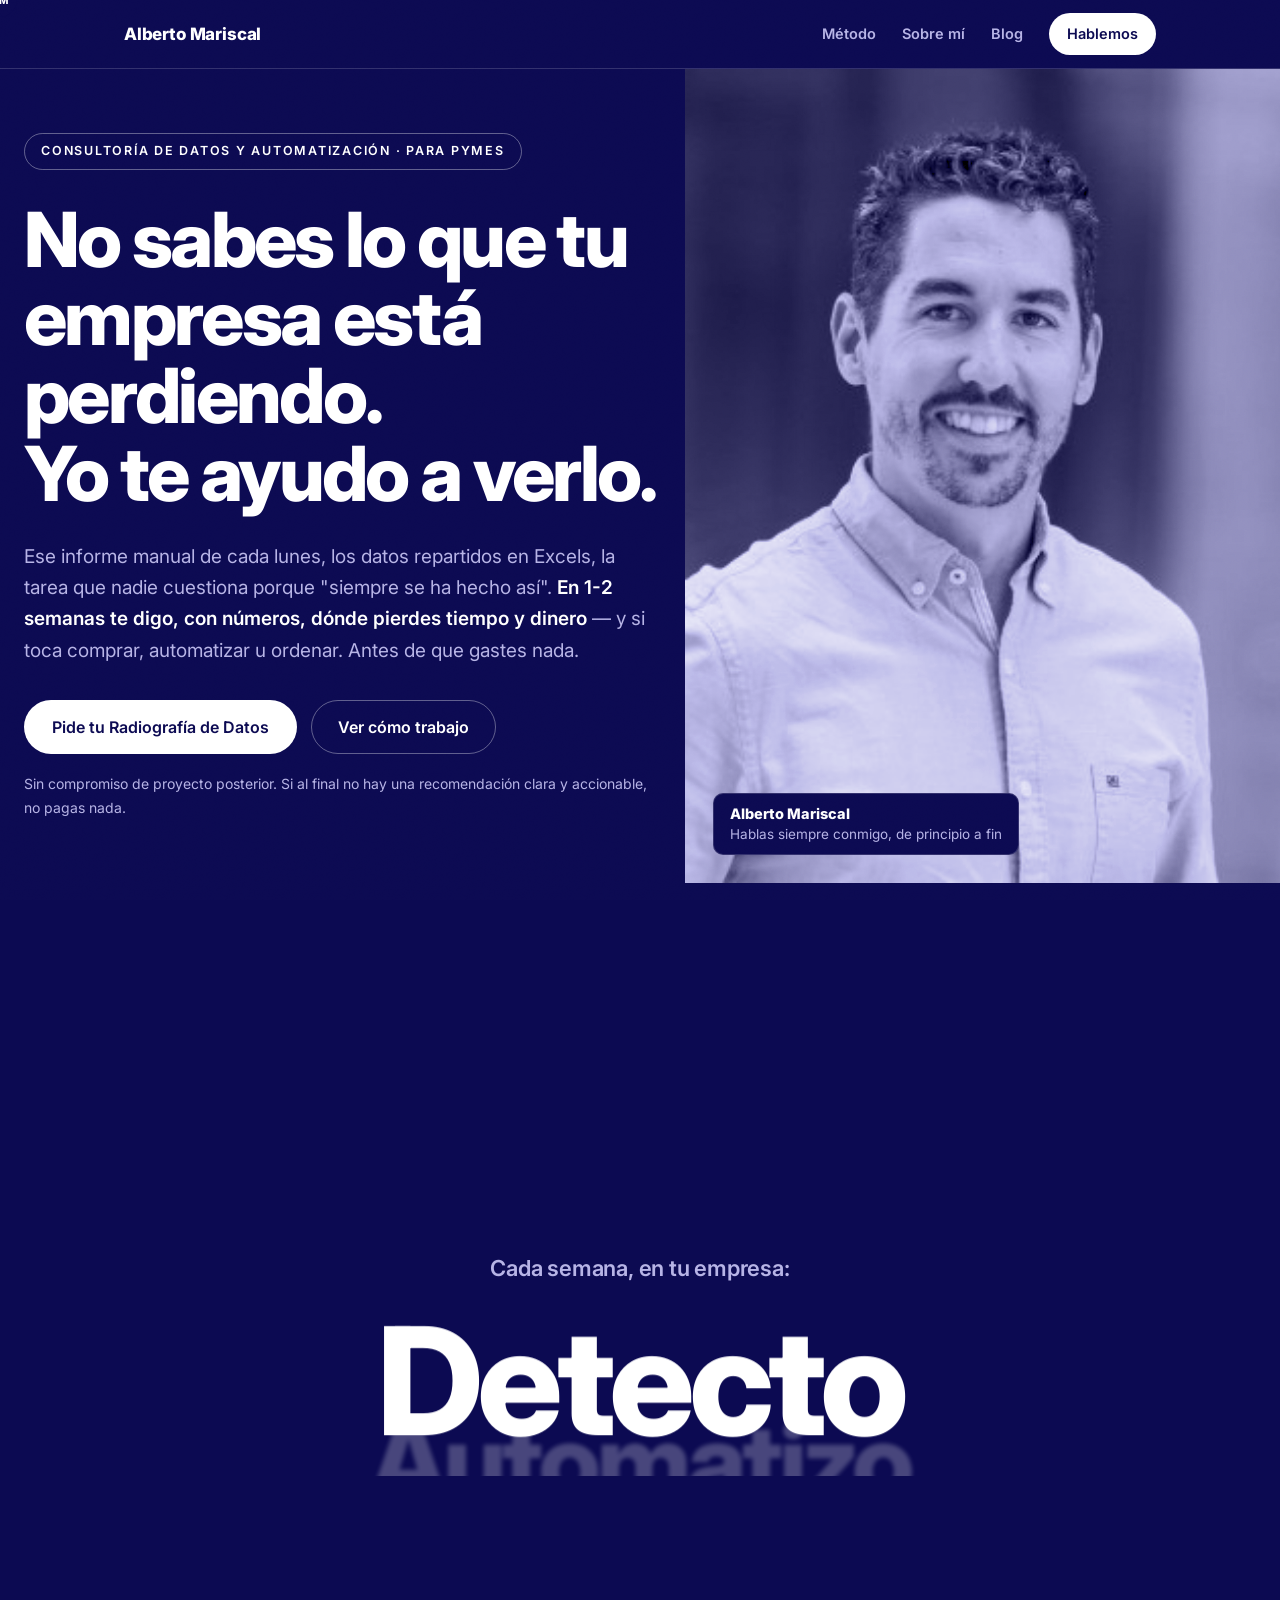
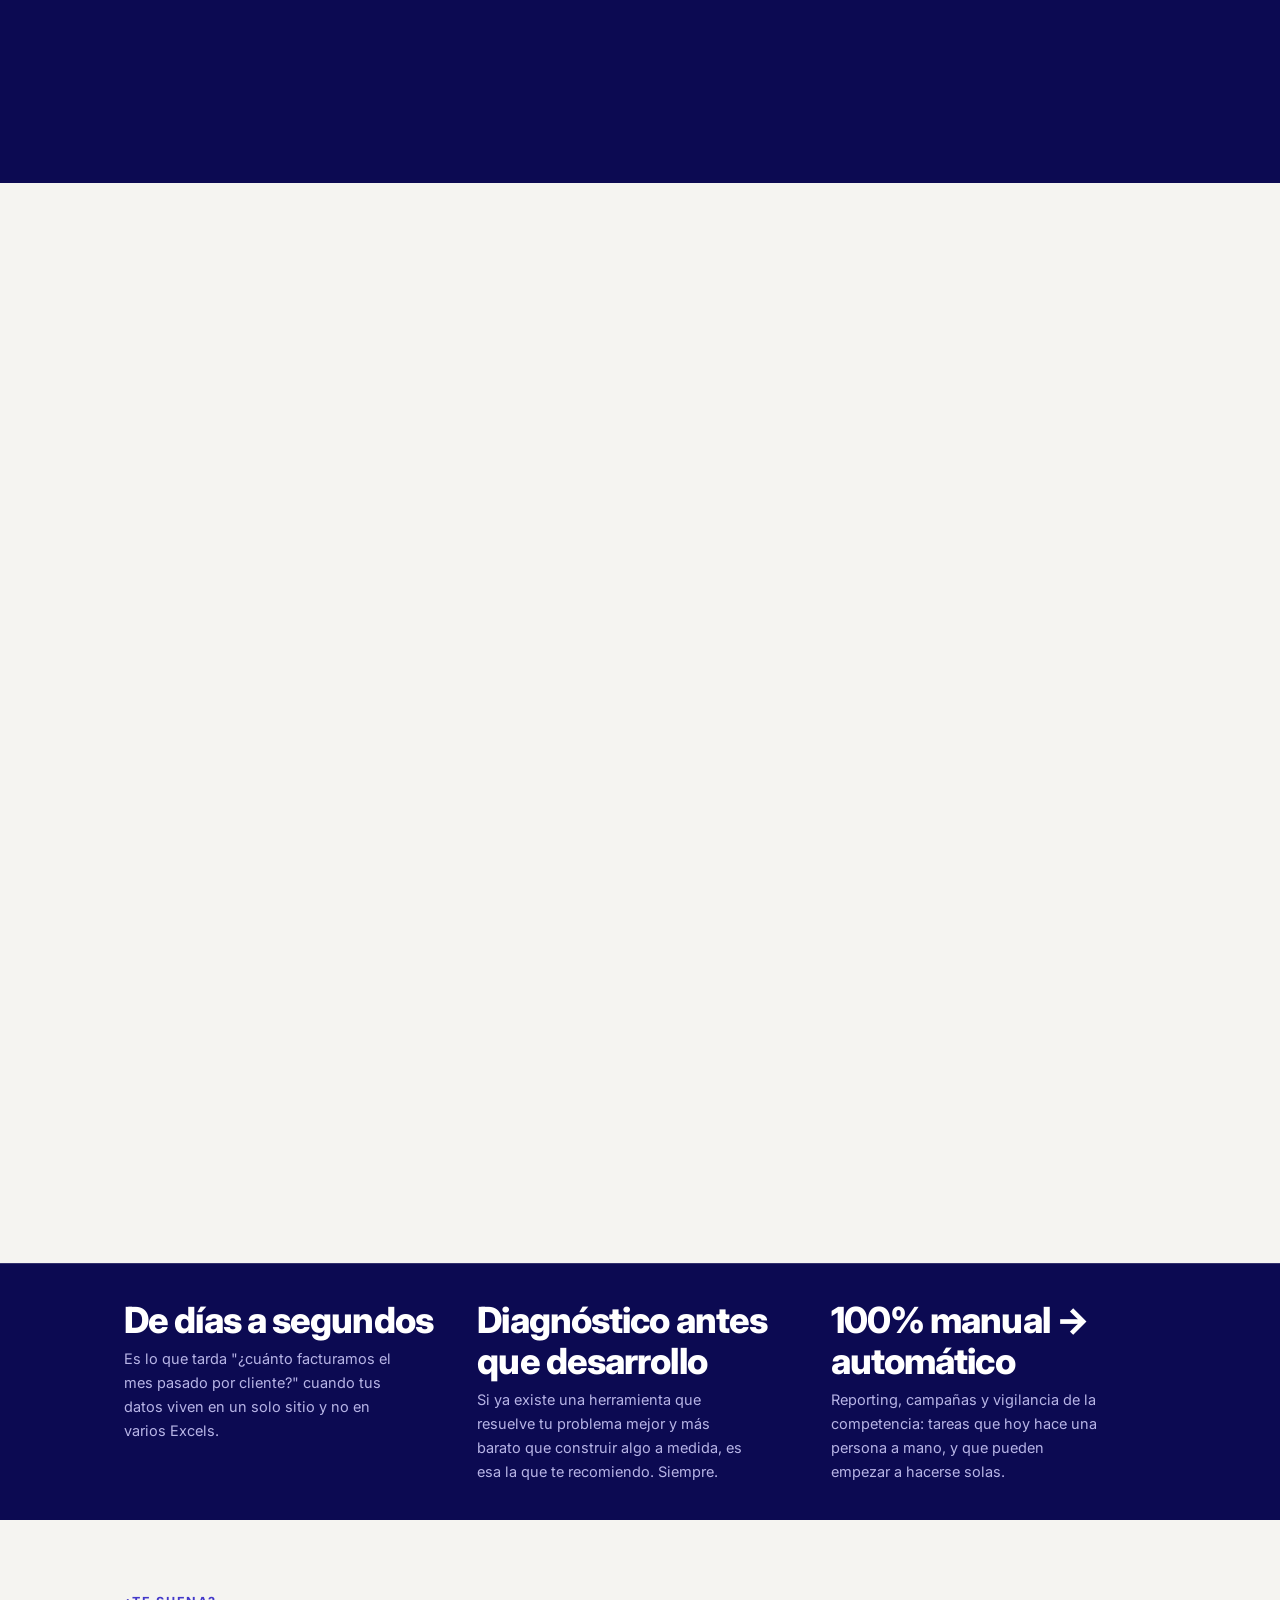
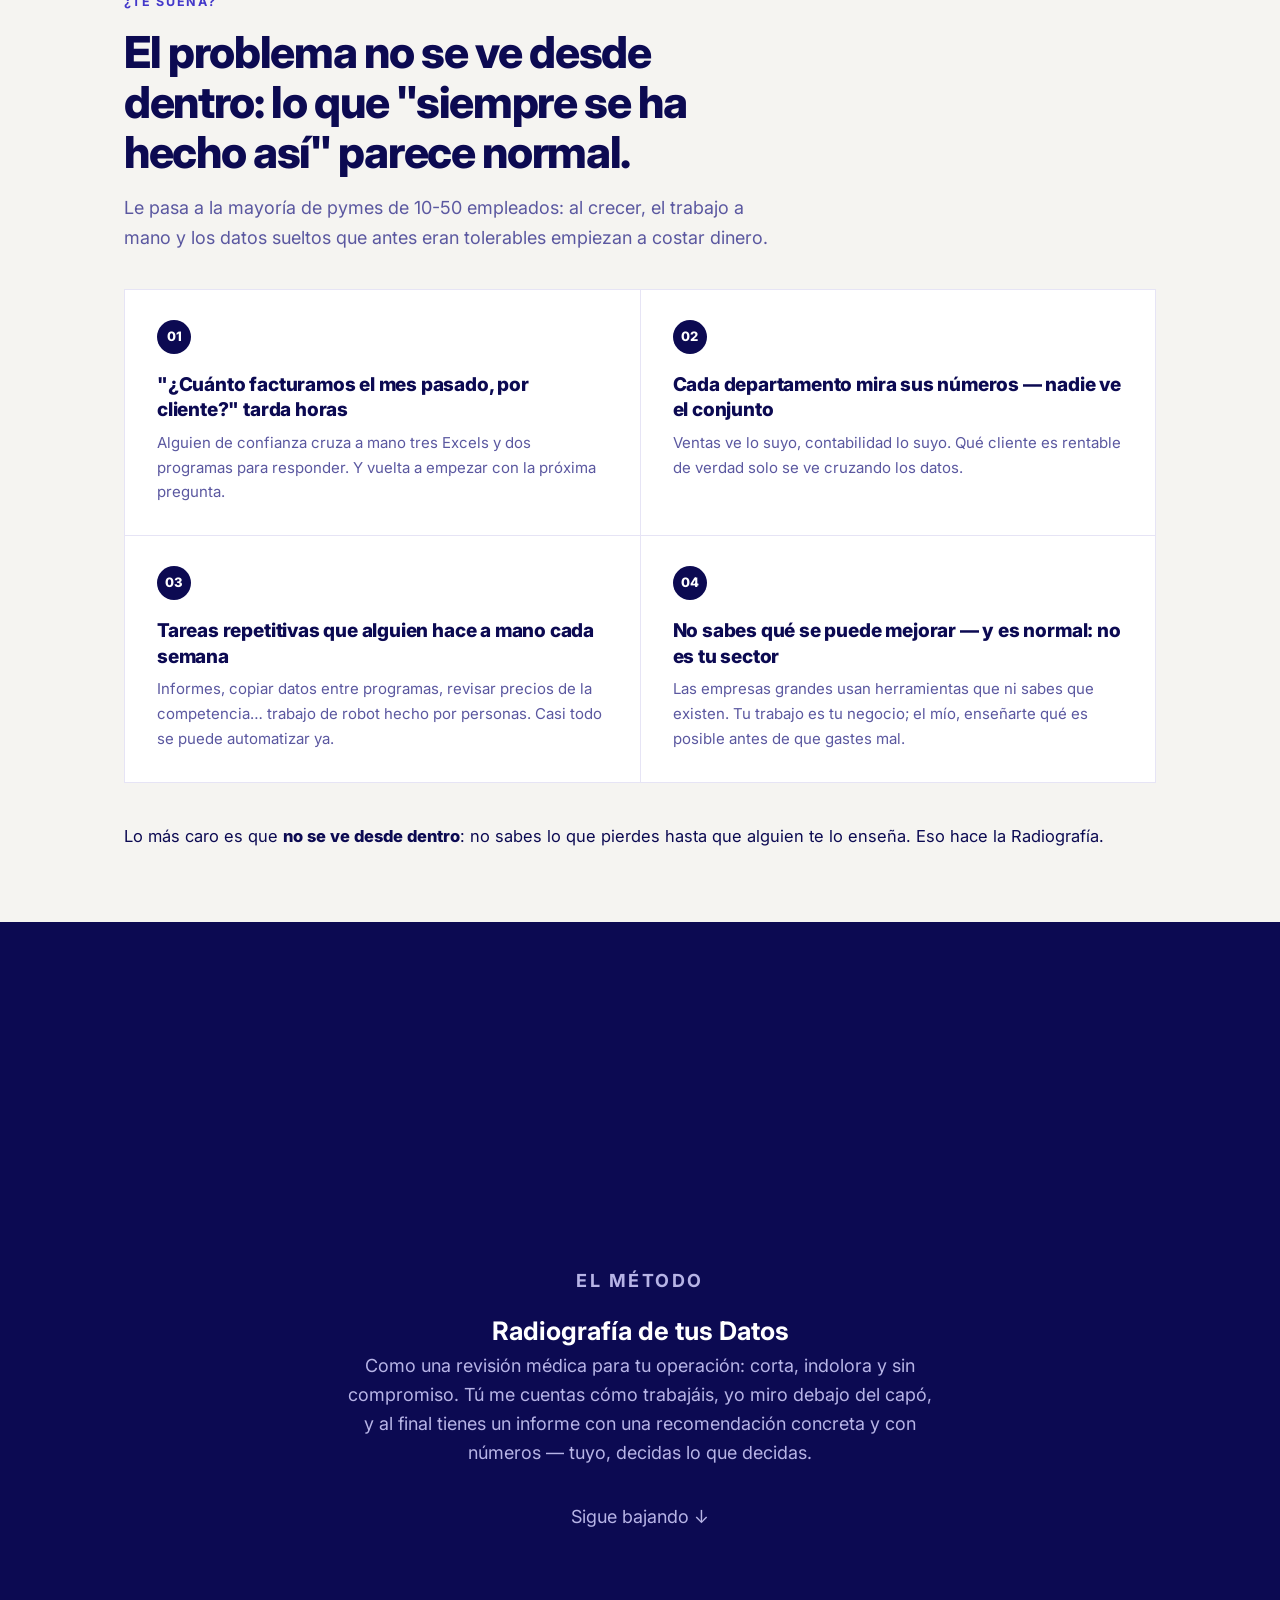
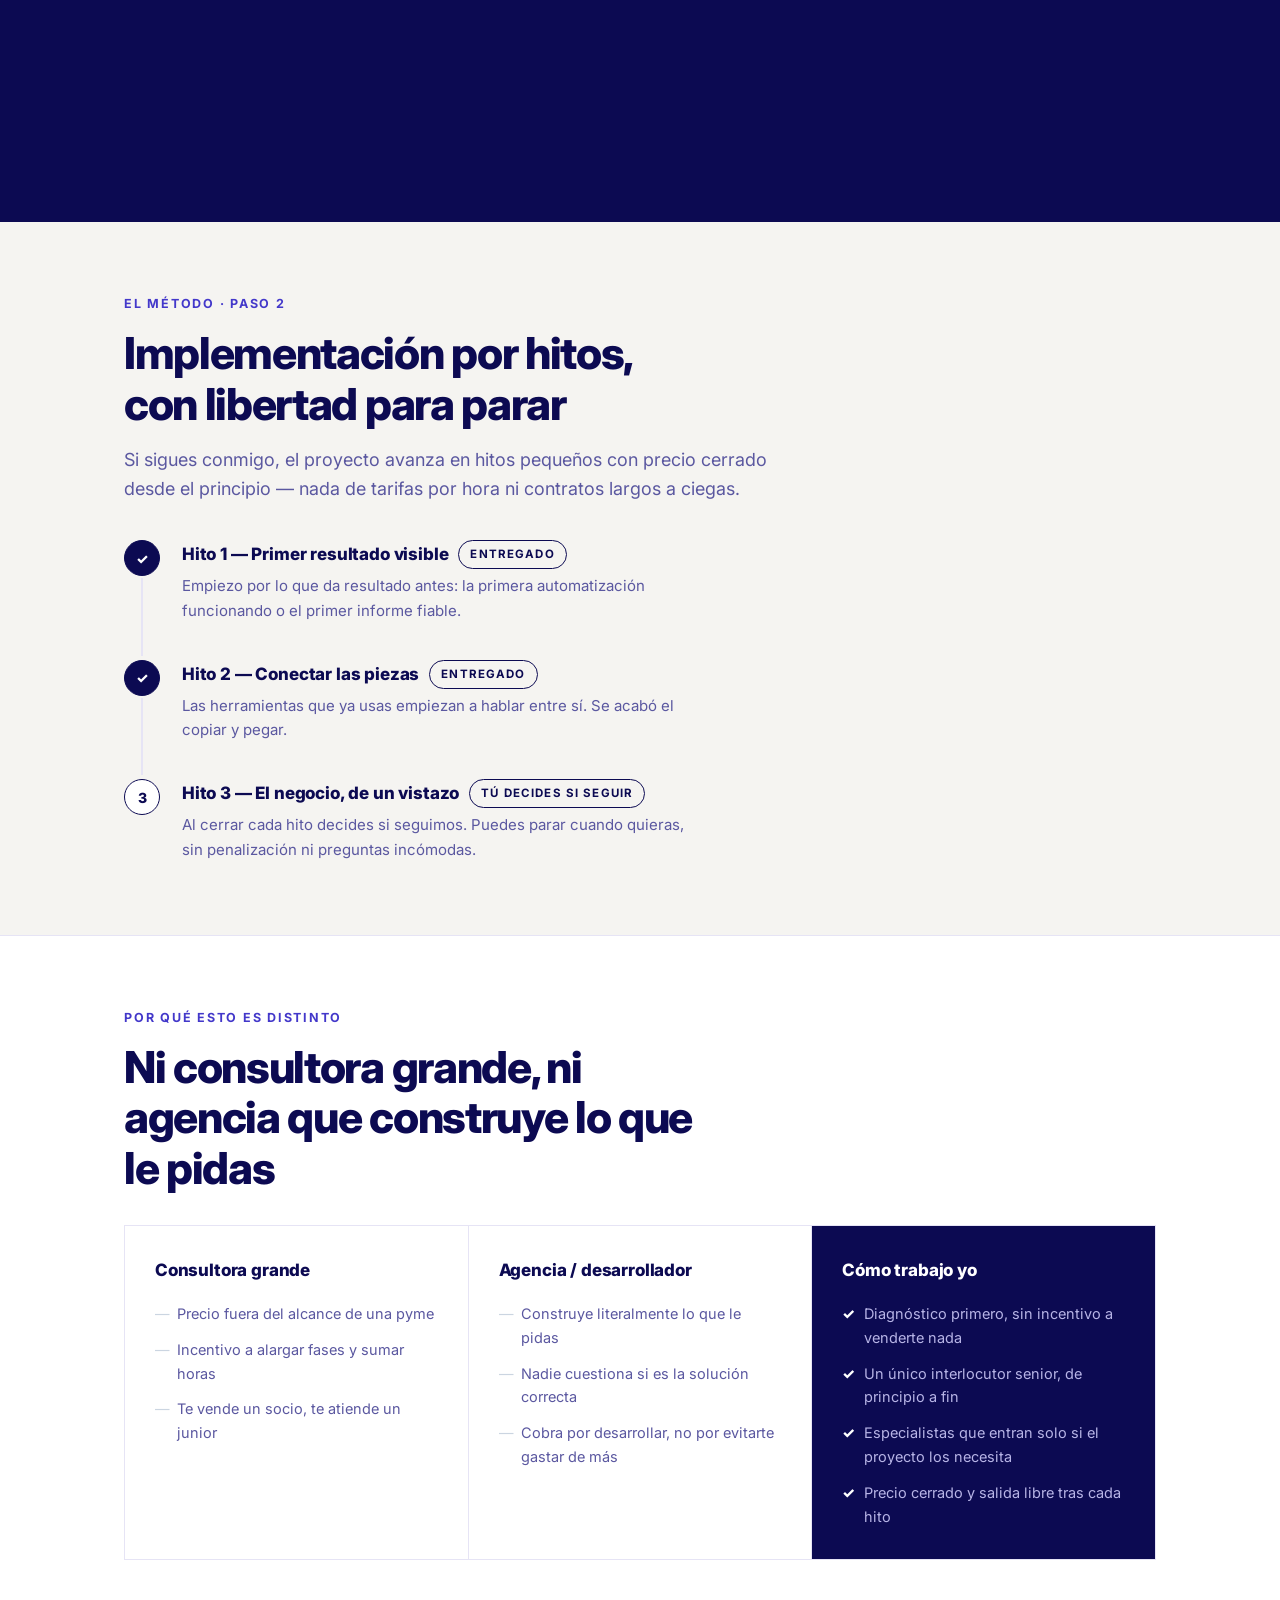
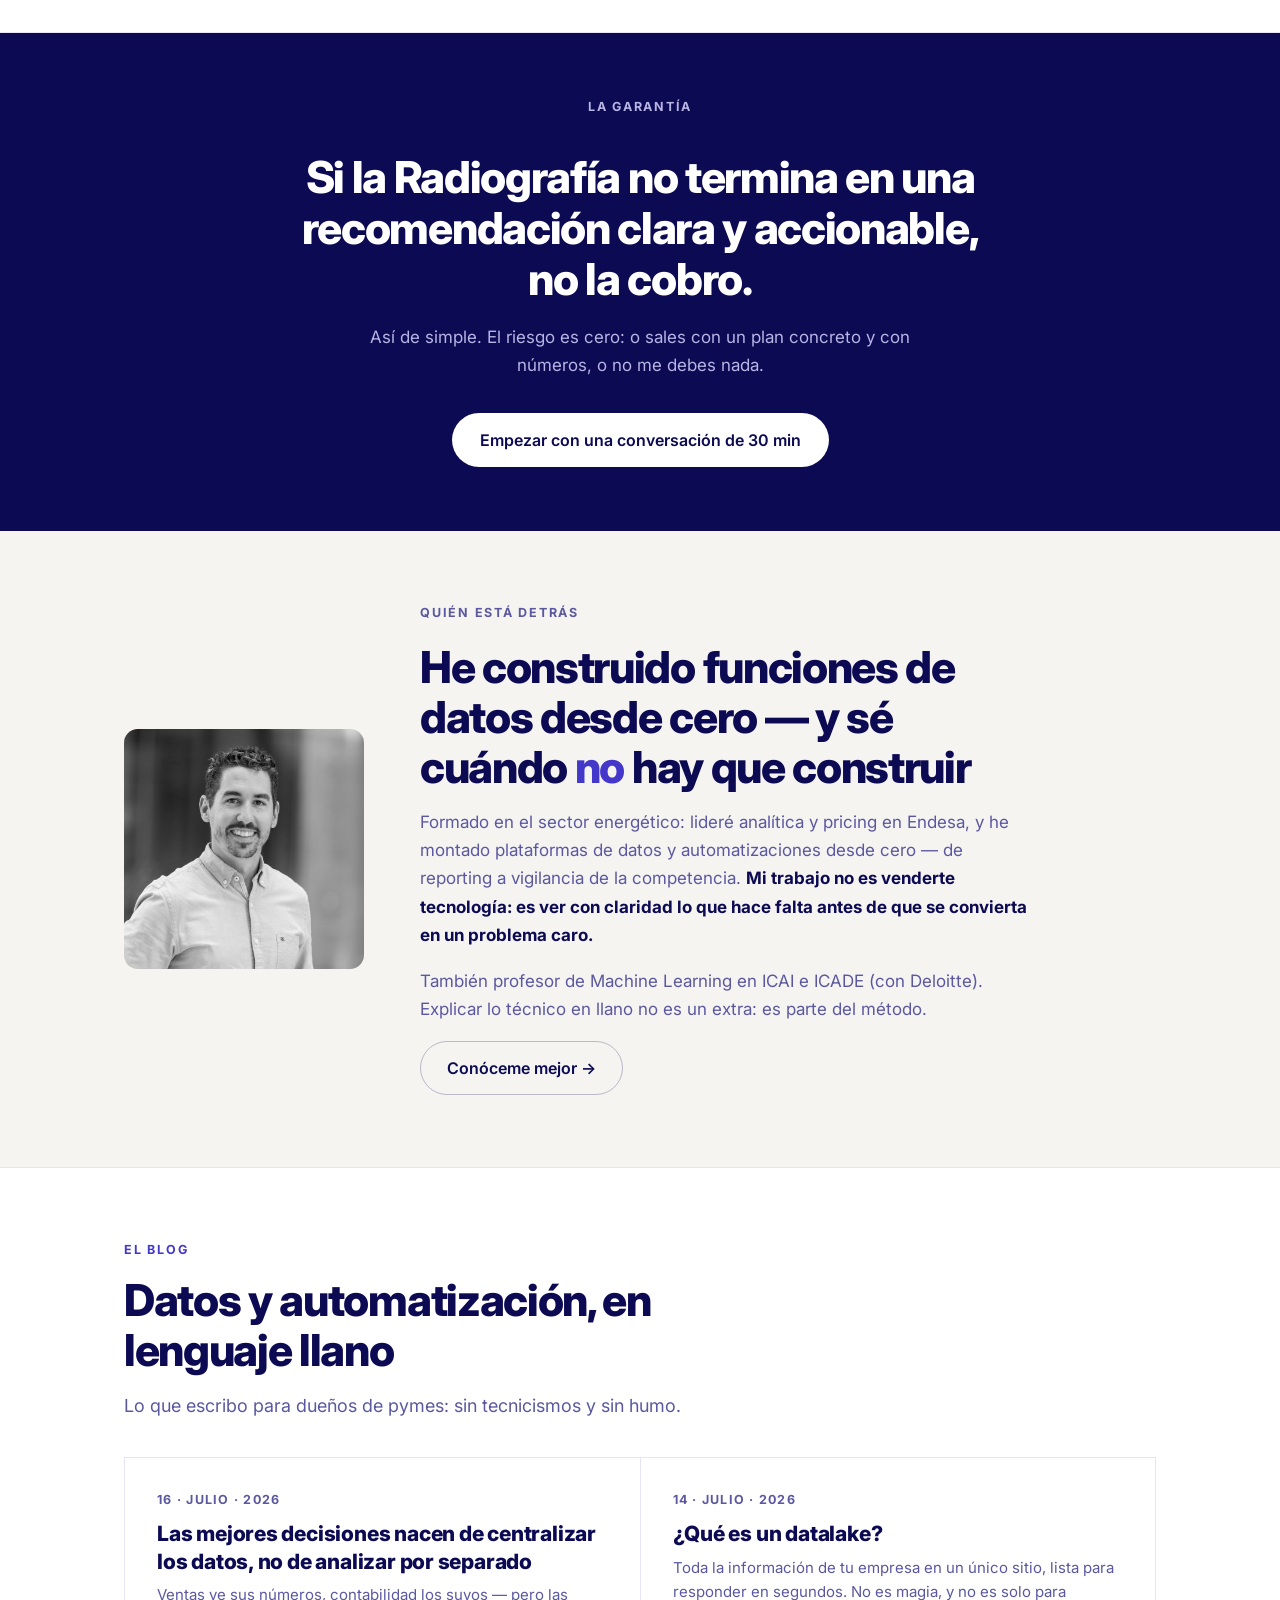
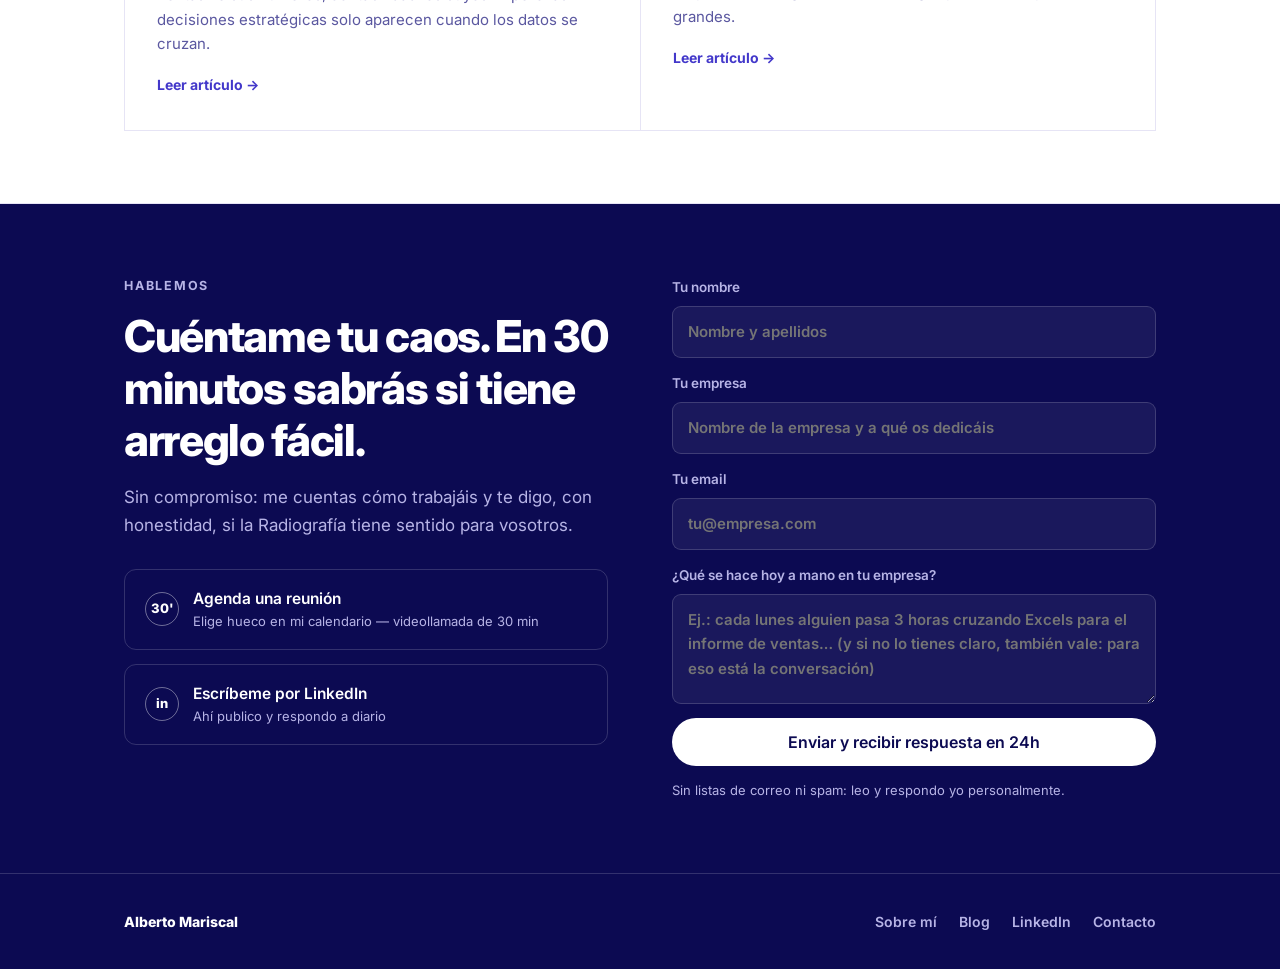
==== commit 023836eb: "Corrige la concordancia gramatical de la frase del carrusel "hace falta que alguien Detecto" era agr" ====
--- a/index.html
+++ b/index.html
@@ -50,8 +50,8 @@
 </section>
 
 <section class="word-full-scroll">
-  <div class="word-full" role="text" aria-label="Cada semana, en tu empresa, hace falta que alguien Detecto, Automatizo, Centralizo o Explico.">
-    <p class="word-full-label">Cada semana, en tu empresa,<br>hace falta que alguien</p>
+  <div class="word-full" role="text" aria-label="Cada semana, en tu empresa: Detecto, Automatizo, Centralizo o Explico.">
+    <p class="word-full-label">Cada semana, en tu empresa:</p>
     <div class="word-full-display" aria-hidden="true">
       <div class="wf-track">
         <span class="wf-item">Detecto</span>
--- a/styles.css
+++ b/styles.css
@@ -15,7 +15,7 @@
   --accent-hover:#332C9E;
 }
 *{margin:0;padding:0;box-sizing:border-box}
-html{-webkit-text-size-adjust:100%;scroll-behavior:smooth}
+html{-webkit-text-size-adjust:100%;scroll-behavior:smooth;scroll-snap-type:y proximity}
 body{font-family:"Inter",system-ui,-apple-system,sans-serif;background:var(--paper);color:var(--ink);line-height:1.65;font-size:17px}
 a{color:var(--accent);text-decoration:none}
 a:hover{color:var(--accent-hover)}
@@ -65,23 +65,17 @@
 .photo-tag strong{display:block;font-weight:800;font-size:14.5px}
 .photo-tag span{color:var(--on-navy-mid)}
 
-/* ---------- Carrusel de palabras a pantalla completa (inspirado en b-ta.ai, avanza con el scroll) ---------- */
-.word-full-scroll{height:400vh;position:relative}
+/* ---------- Carrusel de palabras a pantalla completa (inspirado en b-ta.ai, scrubbing 1:1 con el scroll) ---------- */
+.word-full-scroll{height:220vh;position:relative;scroll-snap-align:start}
 .word-full{position:sticky;top:0;height:100vh;height:100dvh;background:var(--navy);color:var(--on-navy);display:flex;flex-direction:column;
-  align-items:center;justify-content:center;text-align:center;overflow:hidden;padding:24px}
-.word-full-label{font-size:clamp(16px,2.2vw,22px);font-weight:600;color:var(--on-navy-mid);letter-spacing:-.01em;line-height:1.4;margin-bottom:12px}
-.word-full-display{position:relative;width:100%;height:clamp(90px,18vw,220px);overflow:hidden}
+  align-items:center;justify-content:center;text-align:center;overflow:hidden;padding:88px 24px 24px}
+.word-full-label{font-size:clamp(16px,2.2vw,22px);font-weight:600;color:var(--on-navy-mid);letter-spacing:-.01em;line-height:1.4;margin-bottom:2px}
+.word-full-display{position:relative;width:100%;height:min(24vh,190px);overflow:hidden}
 .wf-track{position:relative;width:100%;height:100%}
 .wf-item{position:absolute;left:0;right:0;top:50%;text-align:center;white-space:nowrap;font-weight:800;letter-spacing:-.04em;
-  font-size:clamp(48px,13vw,150px);color:var(--on-navy);
-  transform:translateY(-50%);transition:transform .6s cubic-bezier(.4,0,.2,1),opacity .6s ease,filter .6s ease}
-.wf-item[data-dist="0"]{opacity:1;filter:blur(0)}
-.wf-item[data-dist="-1"]{transform:translateY(-170%) scale(.7);opacity:.28;filter:blur(2px)}
-.wf-item[data-dist="1"]{transform:translateY(70%) scale(.7);opacity:.28;filter:blur(2px)}
-.wf-item[data-dist="2"],.wf-item[data-dist="-2"]{opacity:0}
-.word-full.wf-static .wf-item{transition:none}
+  font-size:clamp(48px,13vw,150px);color:var(--on-navy);will-change:transform,opacity,filter}
+.word-full.wf-static .wf-item{transform:translateY(-50%) !important;opacity:1 !important;filter:none !important}
 .word-full.wf-static .wf-item:not(:first-child){display:none}
-.word-full.wf-static .wf-item:first-child{position:static;transform:none;opacity:1;filter:none}
 
 /* ---------- Textura de grano (muy sutil, no es color) ---------- */
 .grain{position:fixed;inset:0;z-index:9998;pointer-events:none;opacity:.03;mix-blend-mode:overlay;
@@ -129,14 +123,14 @@
 .pain-cta strong{font-weight:800}
 
 /* ---------- Método: secuencia de pasos a pantalla completa (scroll-snap anidado) ---------- */
-.method-scroller{height:100vh;height:100dvh;overflow-y:auto;scroll-snap-type:y mandatory;-webkit-overflow-scrolling:touch;scrollbar-width:none}
+.method-scroller{height:100vh;height:100dvh;overflow-y:auto;scroll-snap-type:y mandatory;-webkit-overflow-scrolling:touch;scrollbar-width:none;scroll-snap-align:start}
 .method-scroller::-webkit-scrollbar{display:none}
 .ms-step{height:100%;scroll-snap-align:start;scroll-snap-stop:always;display:flex;align-items:center;justify-content:center;overflow:hidden}
 .ms-step.ms-dark{background:var(--navy);color:var(--on-navy)}
 .ms-step.ms-light{background:var(--paper);color:var(--ink)}
 .ms-step.ms-dark .kicker{color:var(--on-navy-mid)}
 .ms-step.ms-dark .lead-sub{color:var(--on-navy-mid)}
-.ms-content{max-width:640px;max-height:100%;min-height:0;overflow-y:auto;padding:32px 24px;text-align:center;margin:0 auto;
+.ms-content{max-width:640px;max-height:100%;min-height:0;overflow-y:auto;padding:88px 24px 32px;text-align:center;margin:0 auto;
   opacity:0;transform:translateY(30px) scale(.97);transition:opacity .7s cubic-bezier(.16,1,.3,1),transform .7s cubic-bezier(.16,1,.3,1)}
 .ms-step.ms-in .ms-content{opacity:1;transform:none}
 .ms-num{display:block;font-size:13px;font-weight:700;letter-spacing:.14em;text-transform:uppercase;color:var(--accent);margin-bottom:16px}
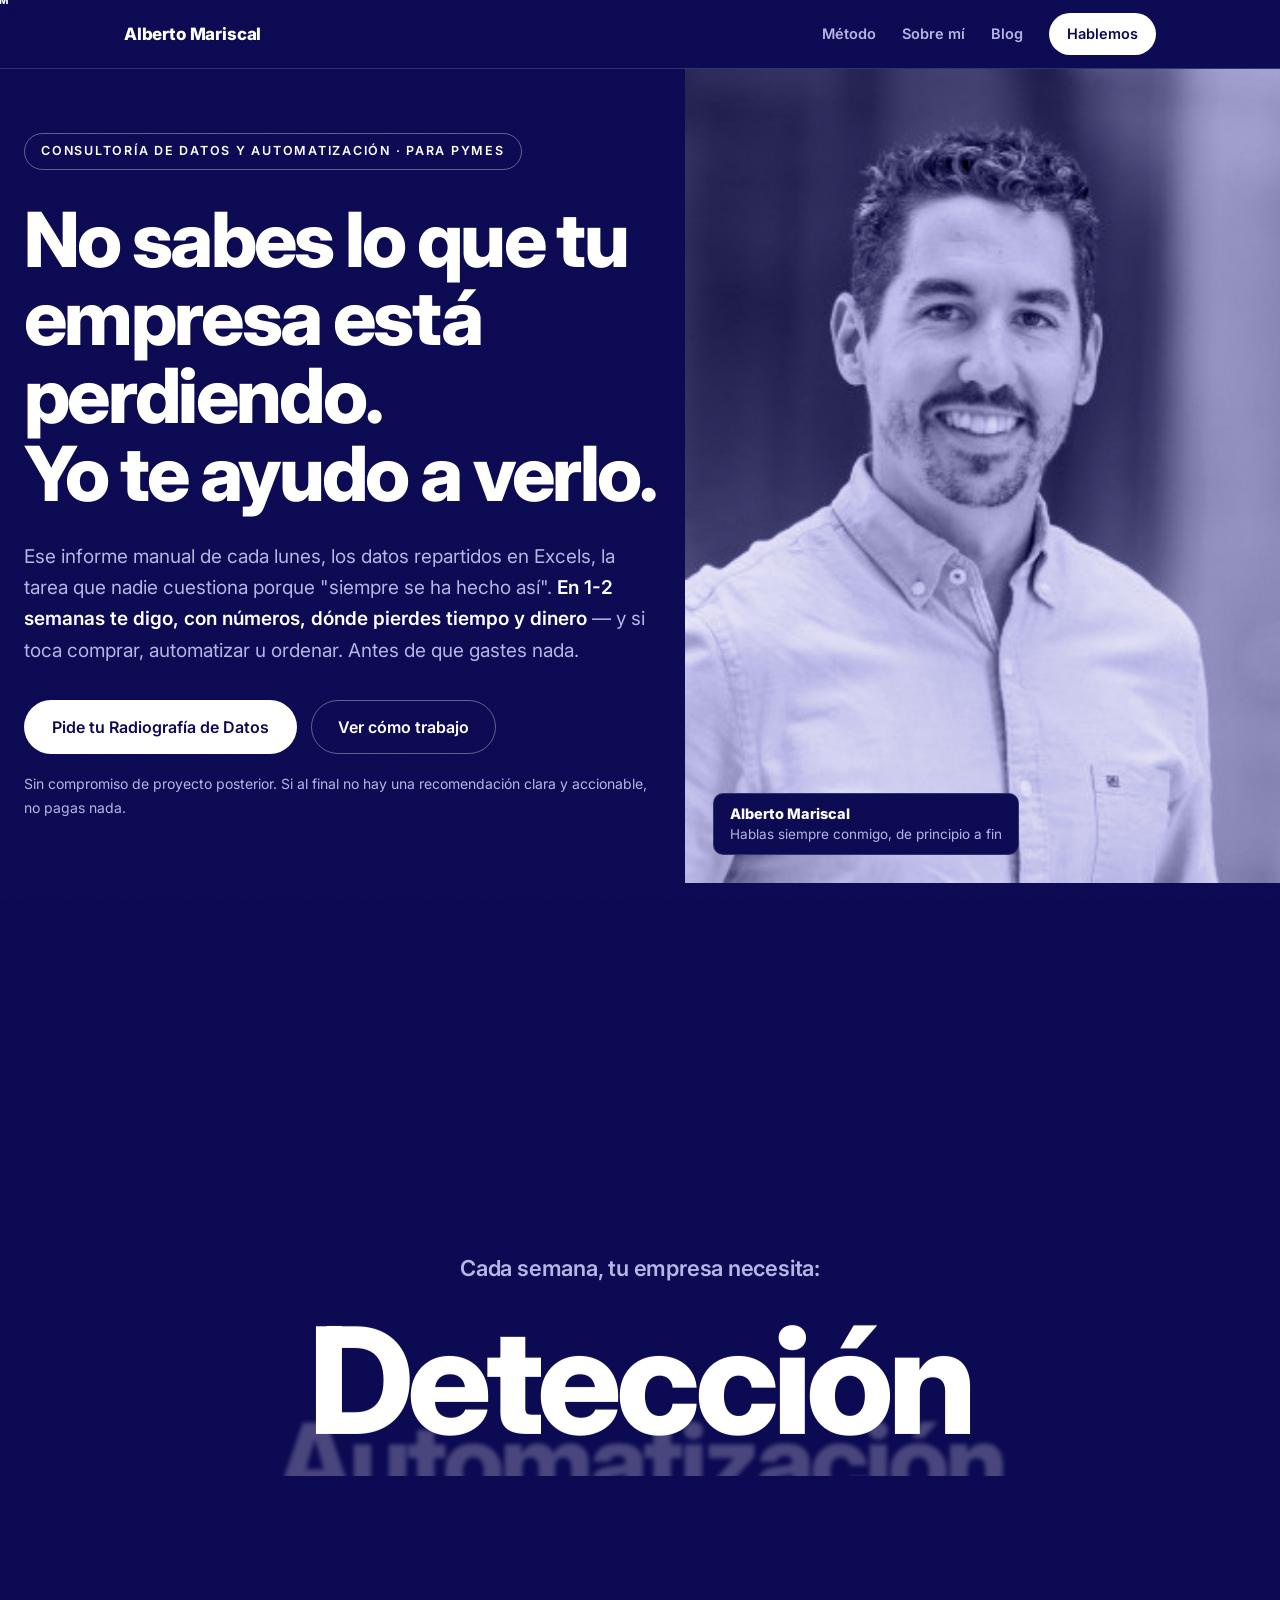
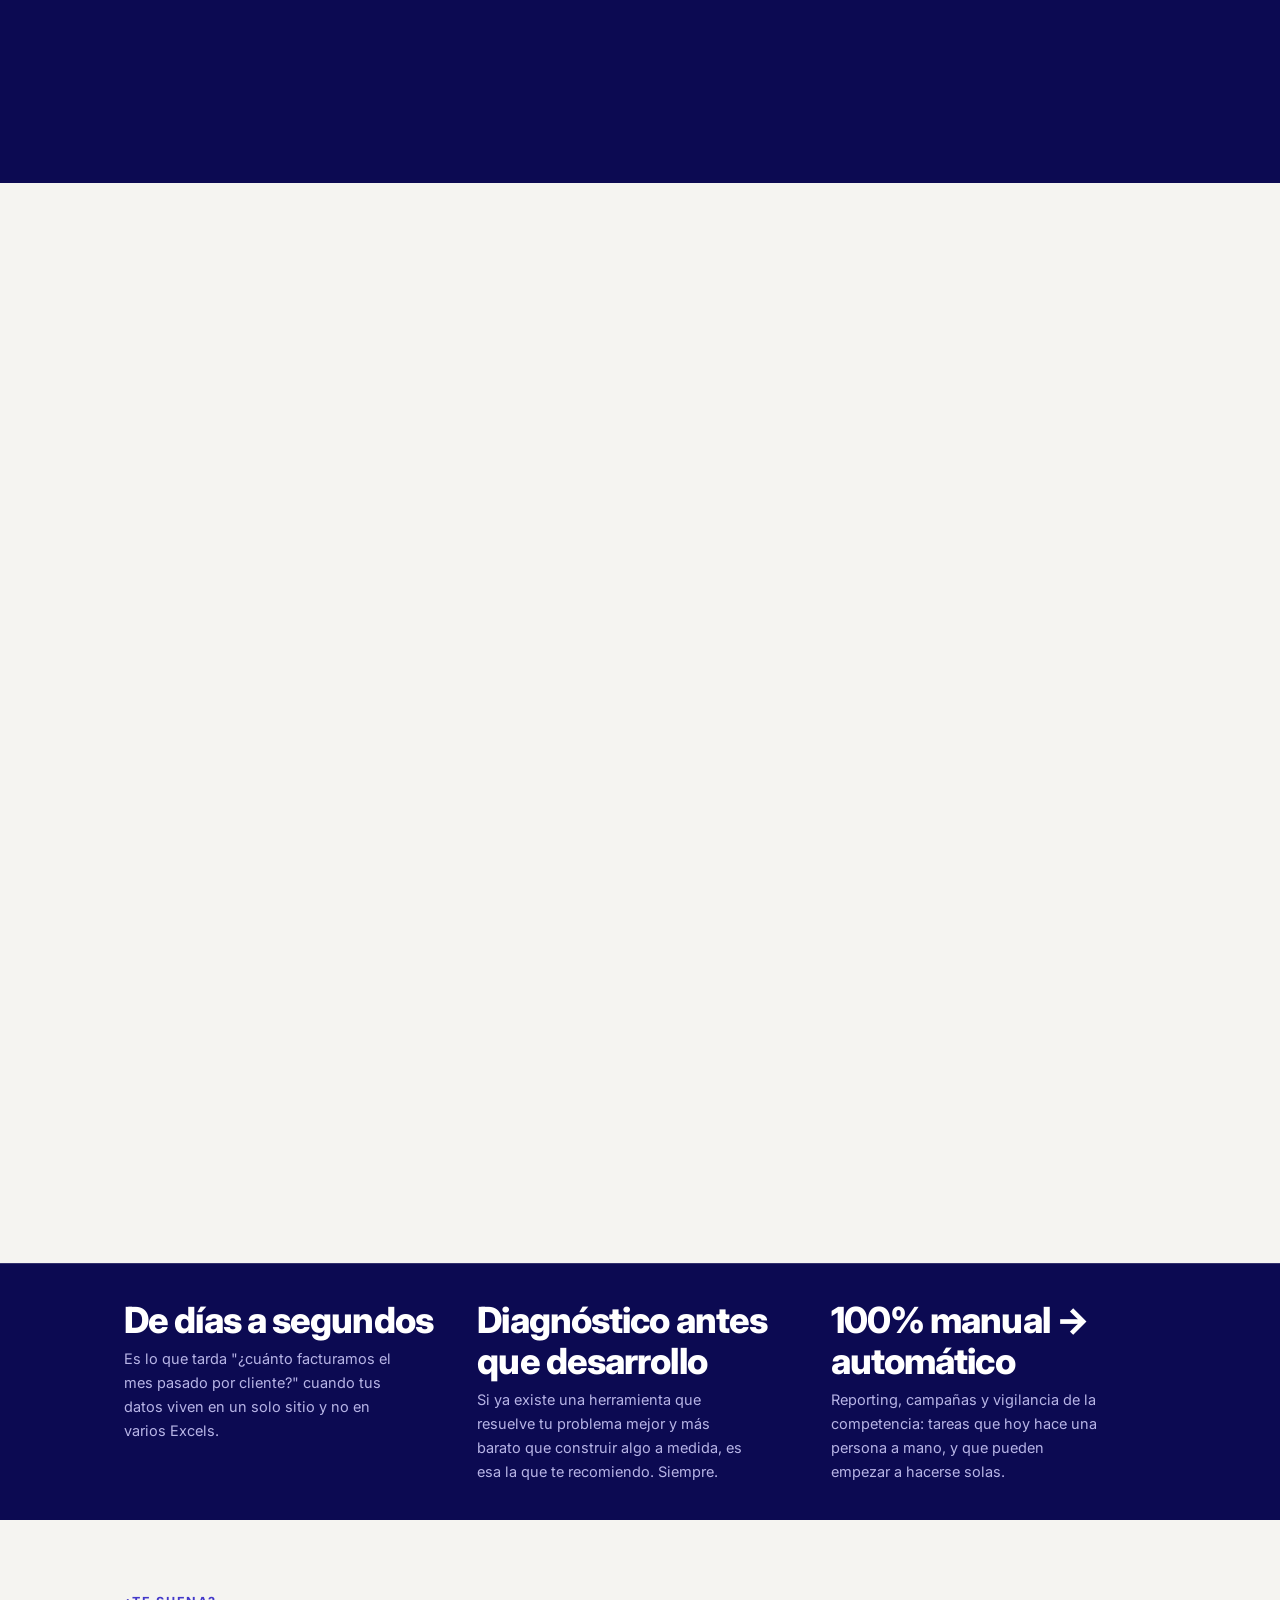
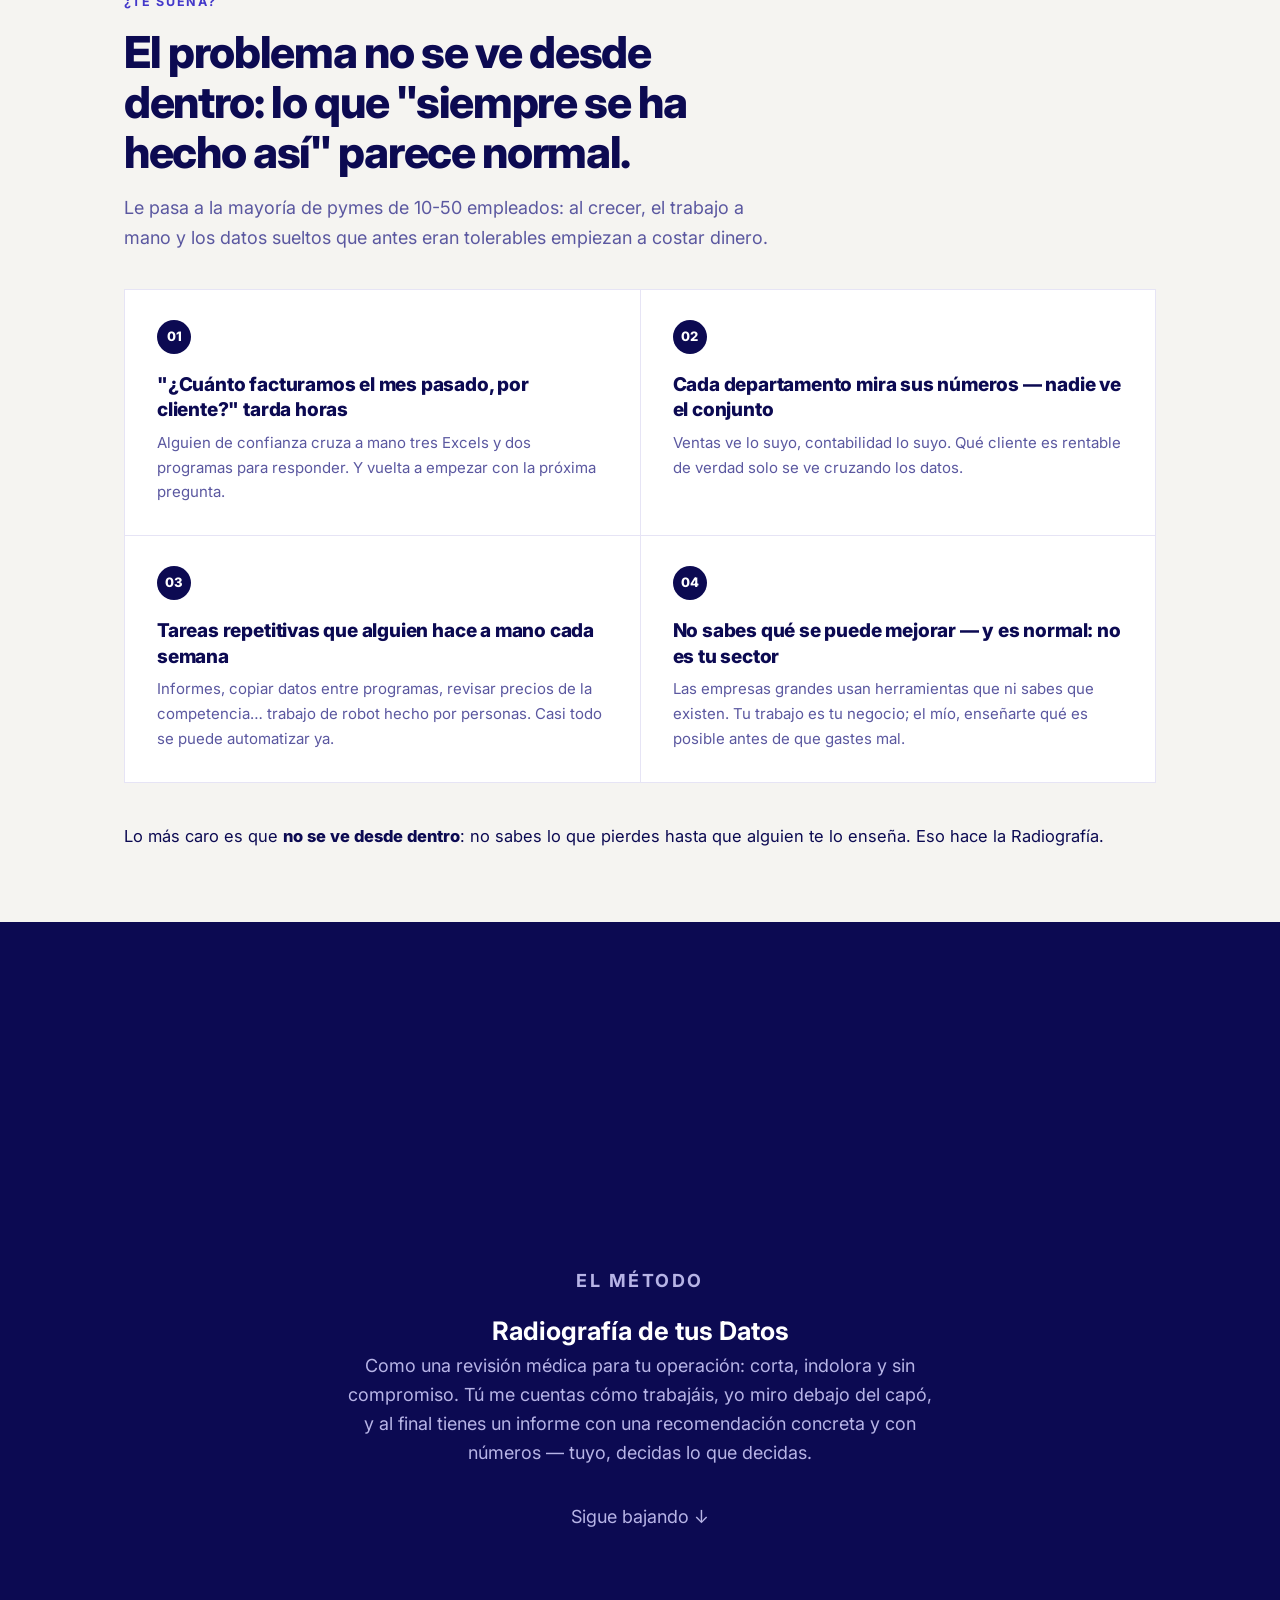
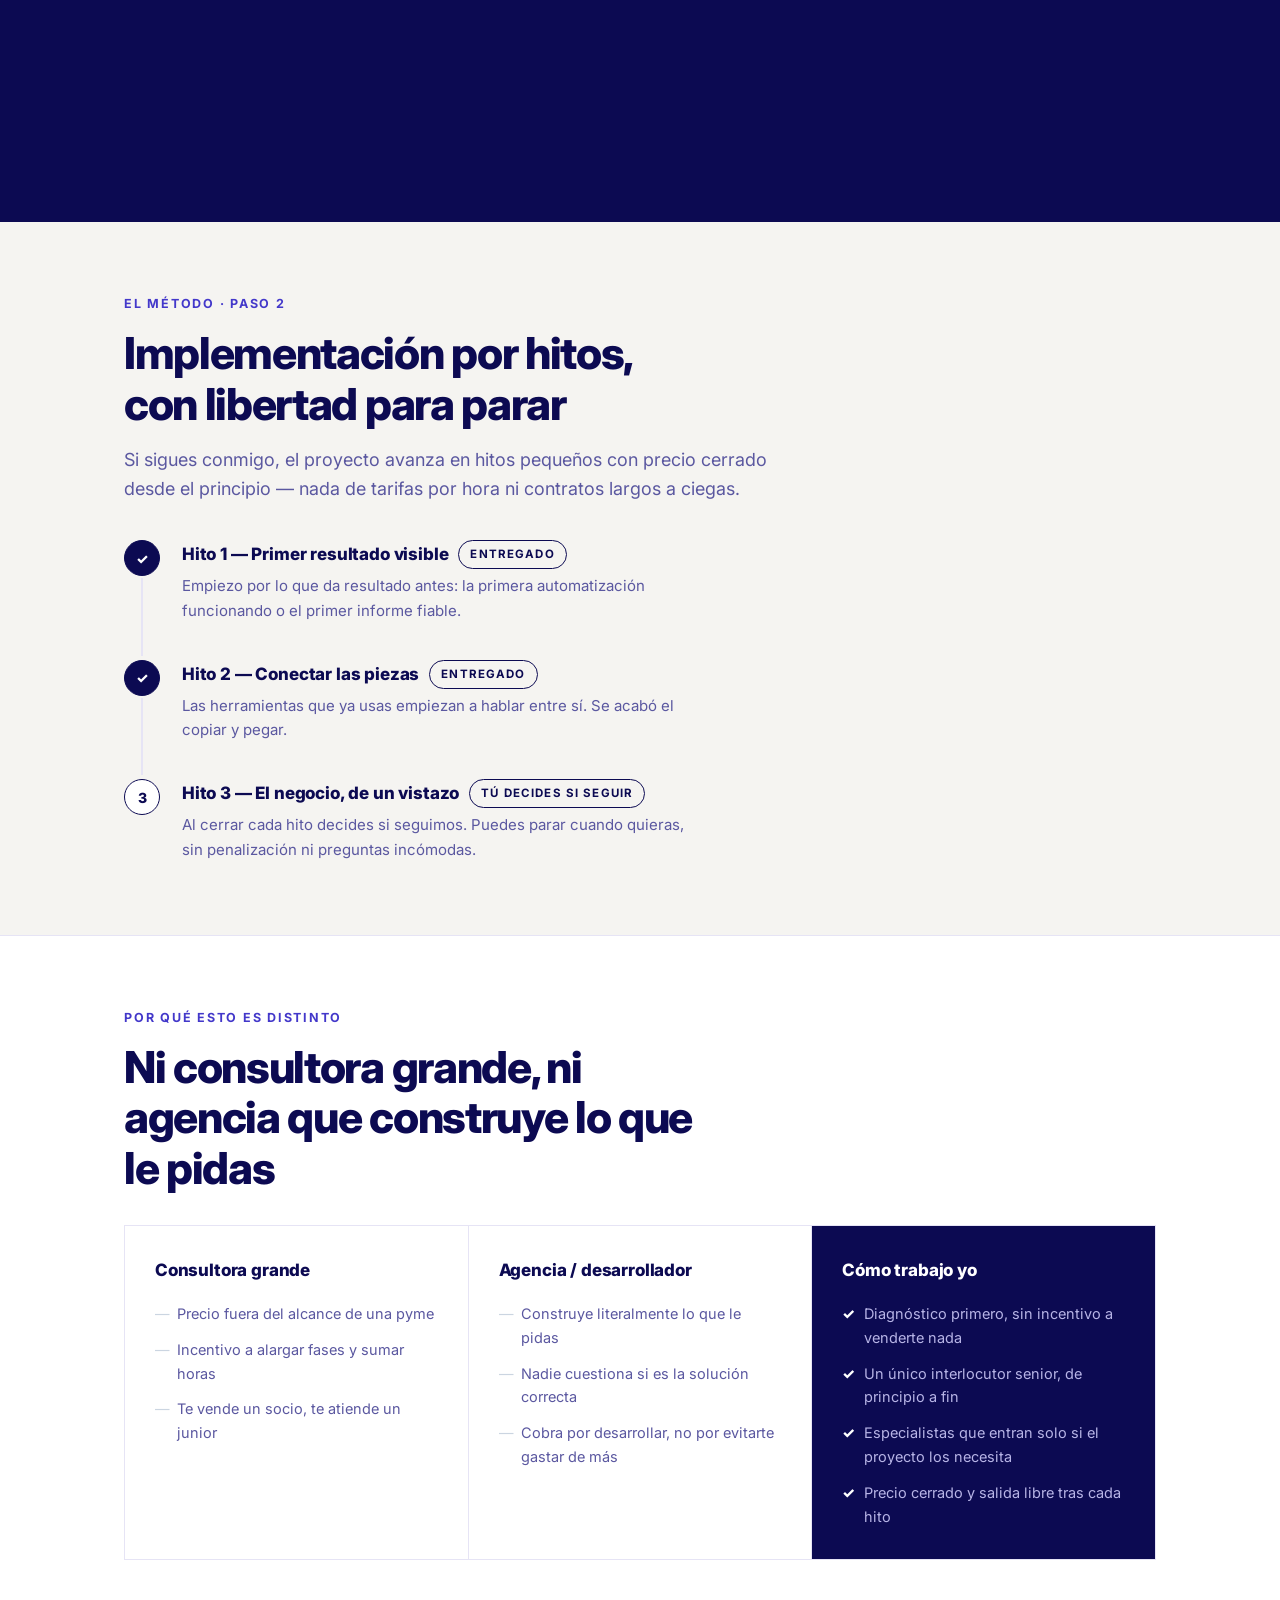
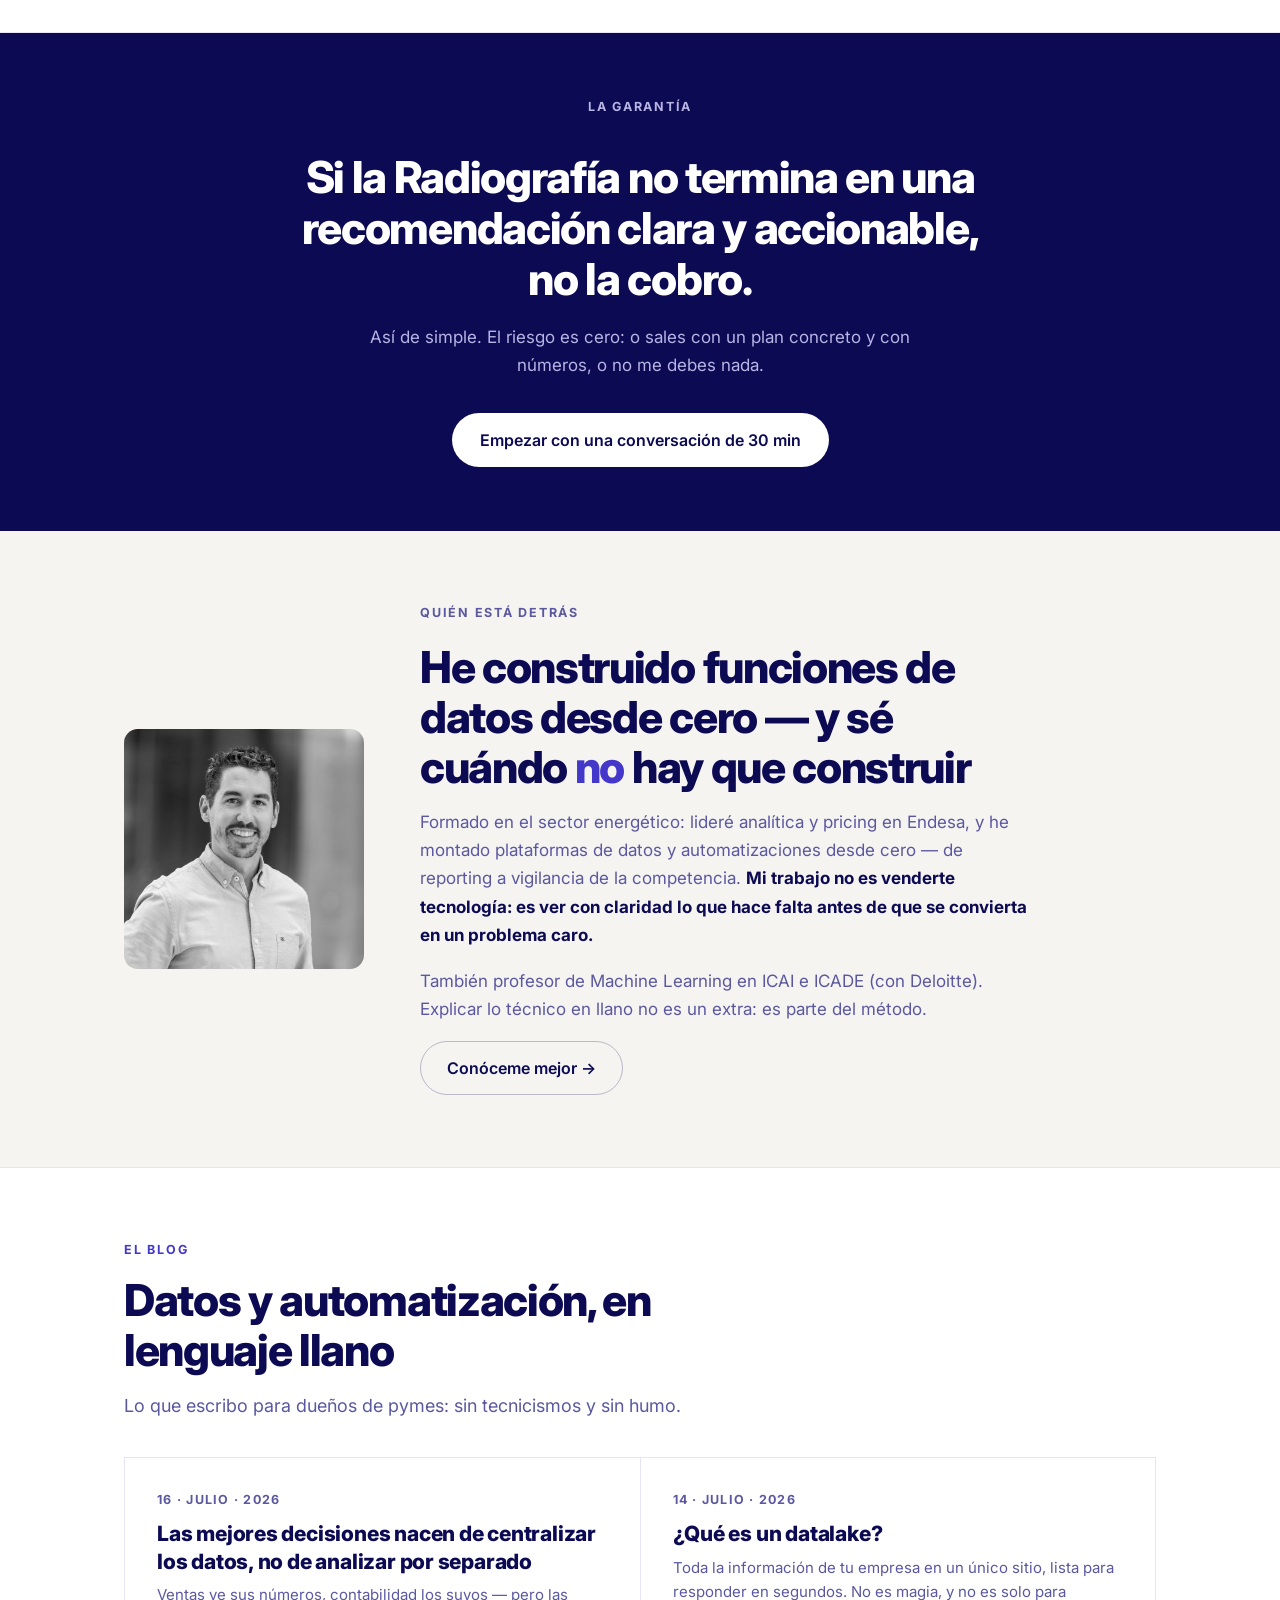
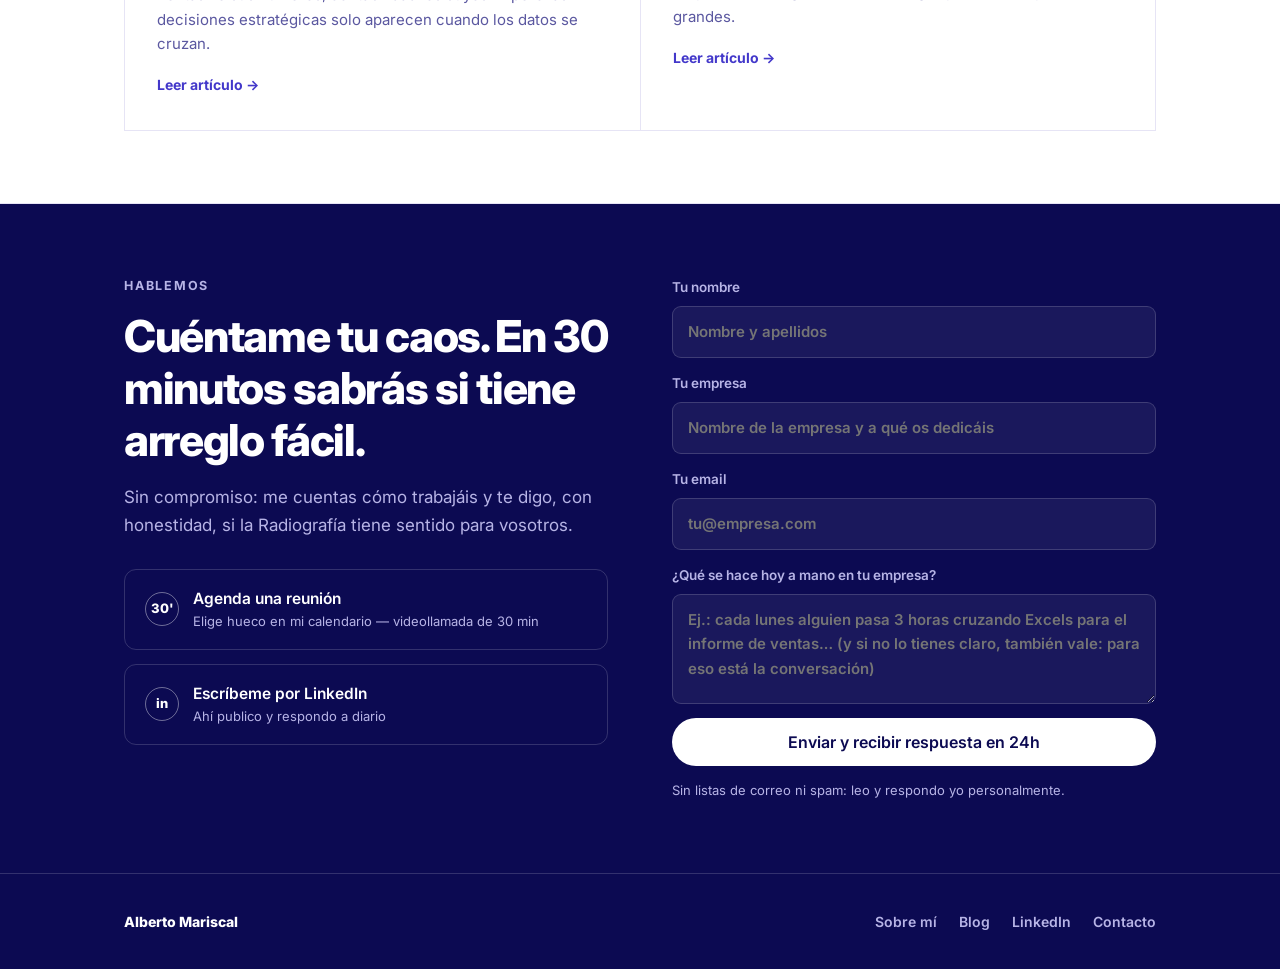
==== commit 376d5ebc: "Rediseña el copy del carrusel: sustantivos en vez de primera persona - Cambia las 4 palabras rotante" ====
--- a/index.html
+++ b/index.html
@@ -50,14 +50,14 @@
 </section>
 
 <section class="word-full-scroll">
-  <div class="word-full" role="text" aria-label="Cada semana, en tu empresa: Detecto, Automatizo, Centralizo o Explico.">
-    <p class="word-full-label">Cada semana, en tu empresa:</p>
+  <div class="word-full" role="text" aria-label="Cada semana, tu empresa necesita: Detección, Automatización, Centralización o Claridad.">
+    <p class="word-full-label">Cada semana, tu empresa necesita:</p>
     <div class="word-full-display" aria-hidden="true">
       <div class="wf-track">
-        <span class="wf-item">Detecto</span>
-        <span class="wf-item">Automatizo</span>
-        <span class="wf-item">Centralizo</span>
-        <span class="wf-item">Explico</span>
+        <span class="wf-item">Detección</span>
+        <span class="wf-item">Automatización</span>
+        <span class="wf-item">Centralización</span>
+        <span class="wf-item">Claridad</span>
       </div>
     </div>
   </div>
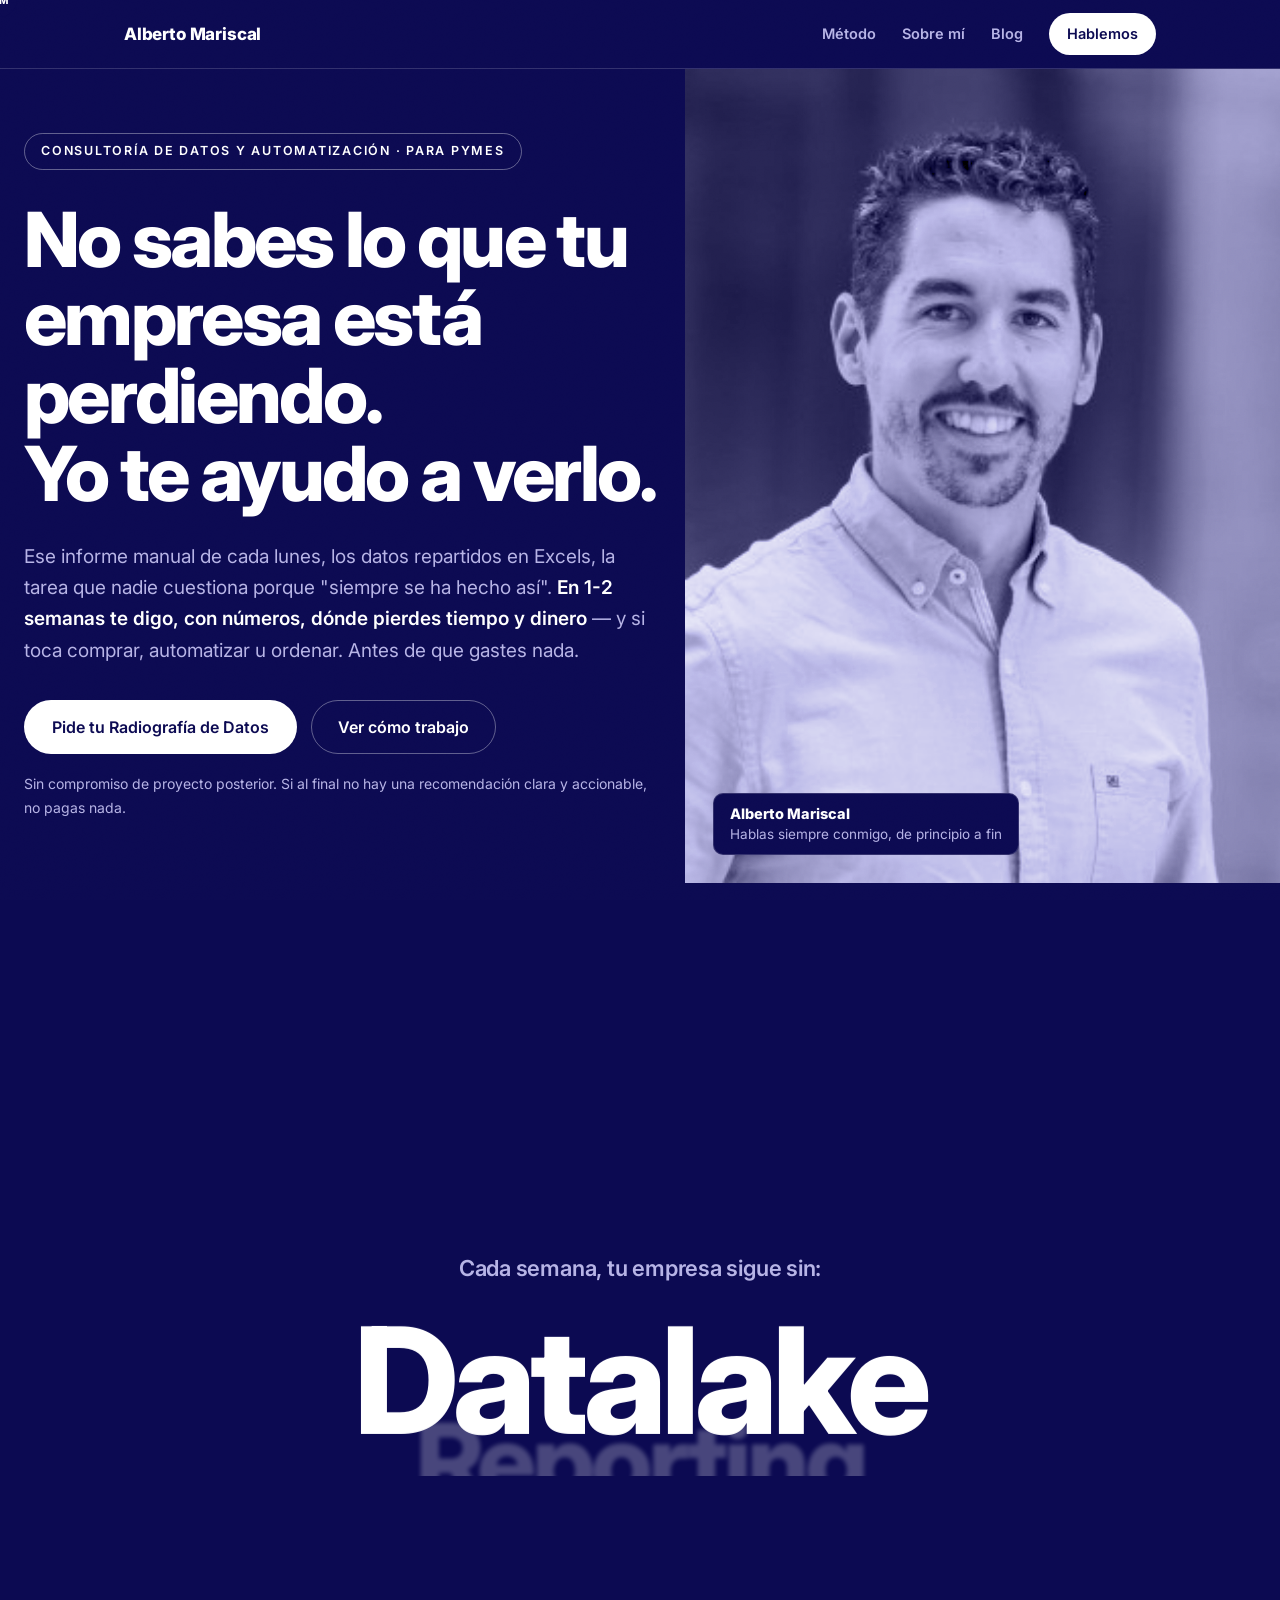
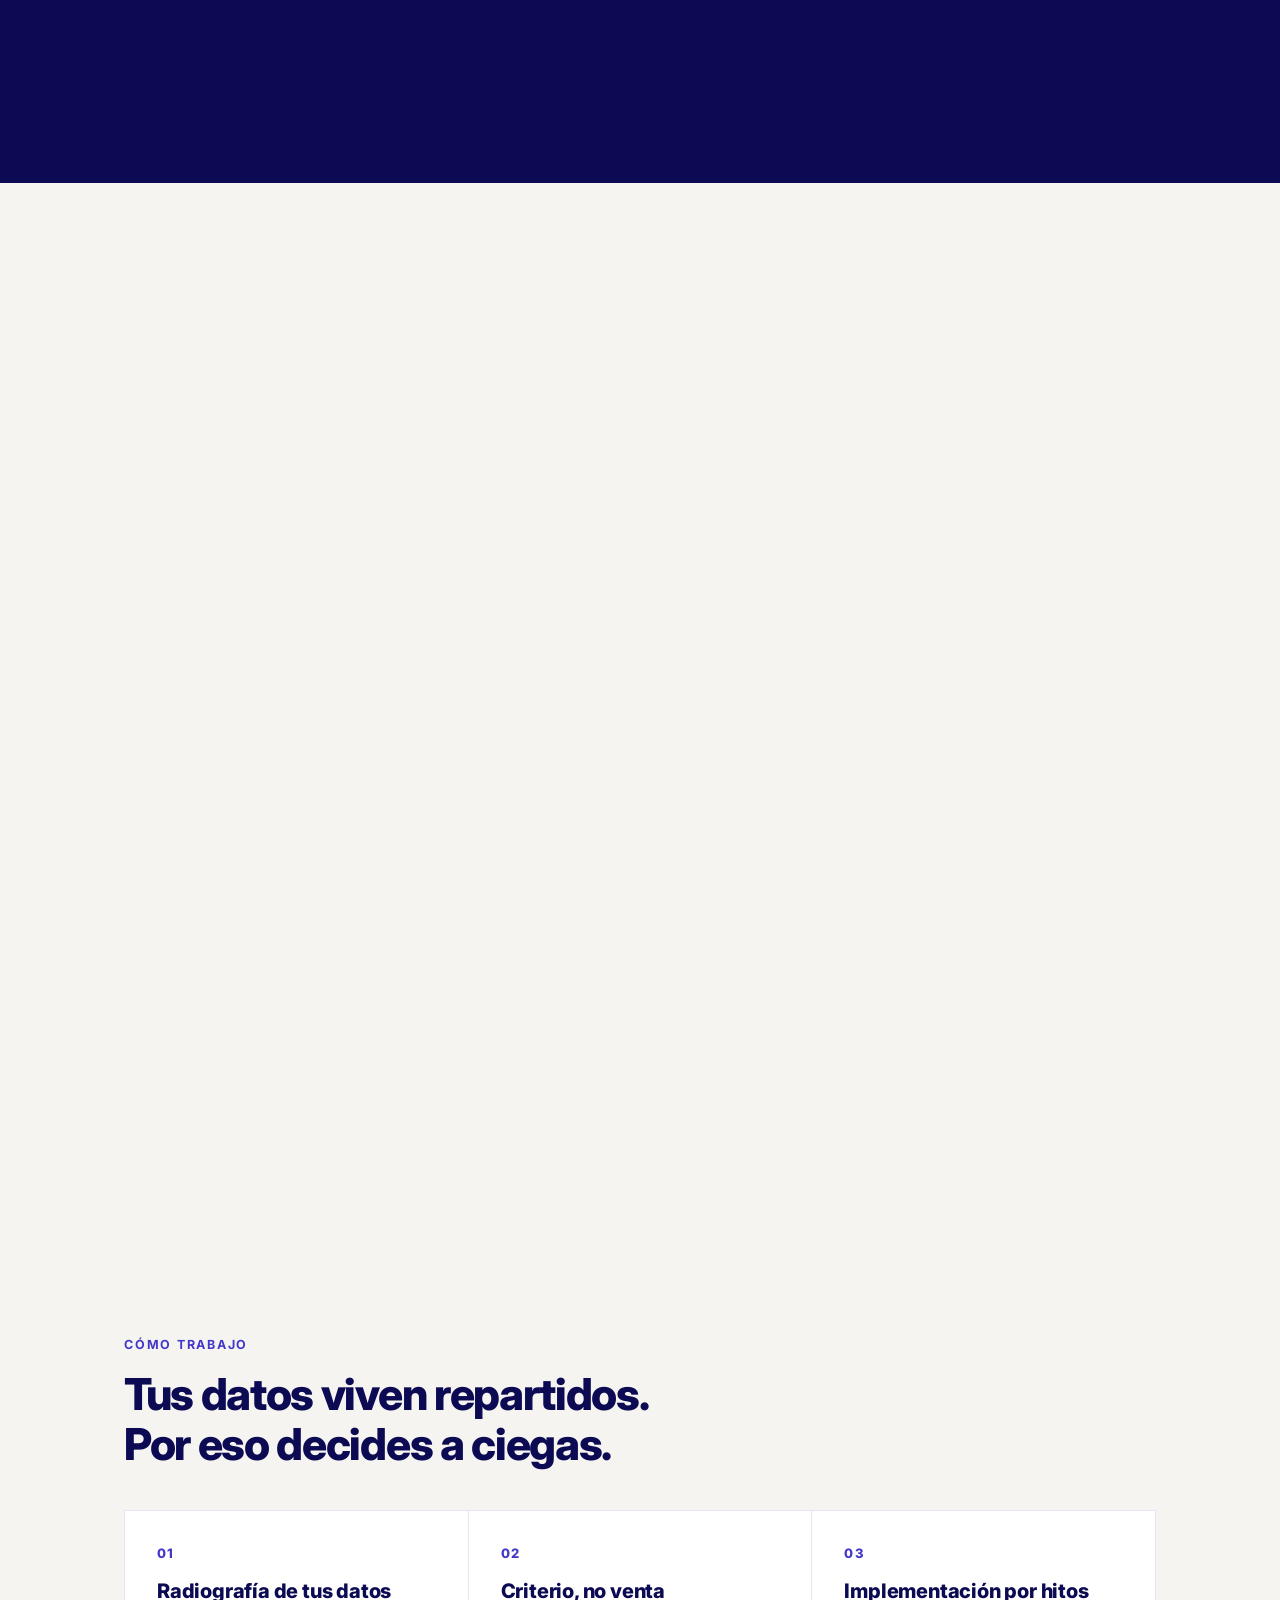
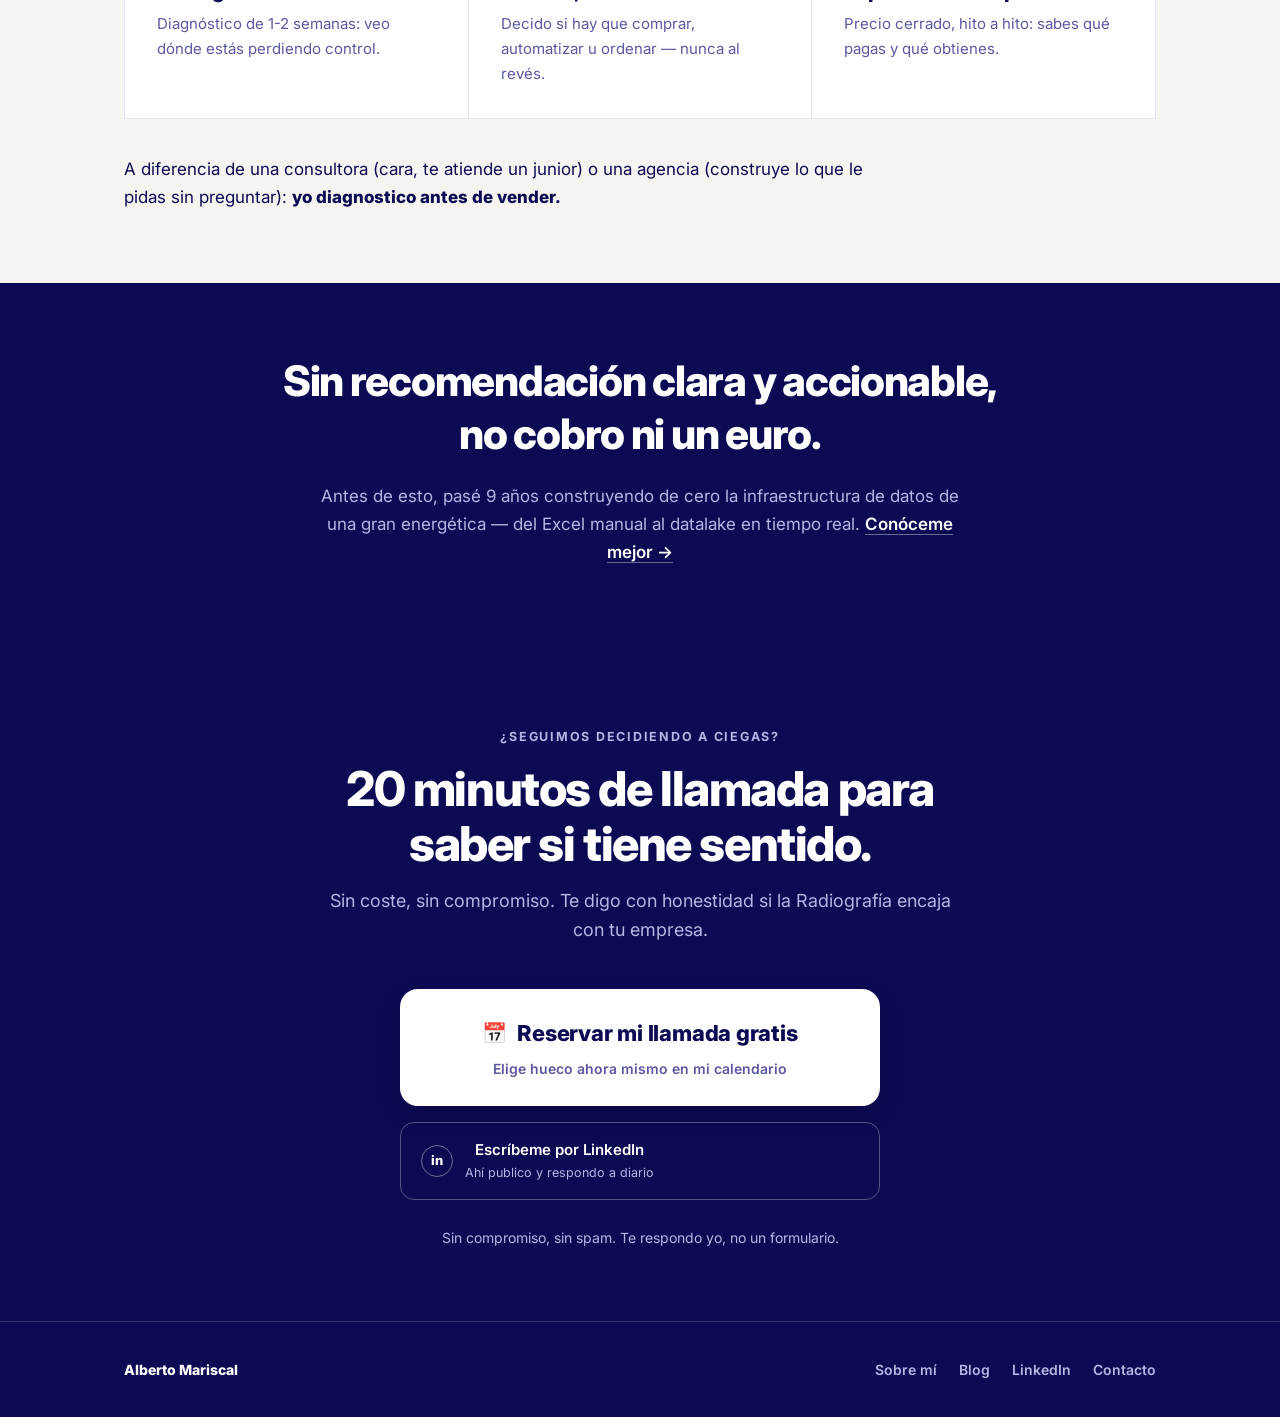
==== commit 6a500df9: "Rediseño mayor: web ultra-directa inspirada en b-ta.ai (11 secciones → 5) - Carrusel de palabras: su" ====
--- a/index.html
+++ b/index.html
@@ -50,186 +50,57 @@
 </section>
 
 <section class="word-full-scroll">
-  <div class="word-full" role="text" aria-label="Cada semana, tu empresa necesita: Detección, Automatización, Centralización o Claridad.">
-    <p class="word-full-label">Cada semana, tu empresa necesita:</p>
+  <div class="word-full" role="text" aria-label="Cada semana, tu empresa sigue sin: Datalake, Reporting, CRM o Segmentación.">
+    <p class="word-full-label">Cada semana, tu empresa sigue sin:</p>
     <div class="word-full-display" aria-hidden="true">
       <div class="wf-track">
-        <span class="wf-item">Detección</span>
-        <span class="wf-item">Automatización</span>
-        <span class="wf-item">Centralización</span>
-        <span class="wf-item">Claridad</span>
+        <span class="wf-item">Datalake</span>
+        <span class="wf-item">Reporting</span>
+        <span class="wf-item">CRM</span>
+        <span class="wf-item">Segmentación</span>
       </div>
     </div>
   </div>
 </section>
 
-<section class="stats">
-  <div class="container stats-inner">
-    <div class="stat reveal"><div class="num">De días a <em>segundos</em></div><p>Es lo que tarda "¿cuánto facturamos el mes pasado por cliente?" cuando tus datos viven en un solo sitio y no en varios Excels.</p></div>
-    <div class="stat reveal"><div class="num">Diagnóstico <em>antes</em> que desarrollo</div><p>Si ya existe una herramienta que resuelve tu problema mejor y más barato que construir algo a medida, es esa la que te recomiendo. Siempre.</p></div>
-    <div class="stat reveal"><div class="num">100% manual → <em>automático</em></div><p>Reporting, campañas y vigilancia de la competencia: tareas que hoy hace una persona a mano, y que pueden empezar a hacerse solas.</p></div>
+<section class="section" id="metodo">
+  <div class="container">
+    <p class="kicker">Cómo trabajo</p>
+    <h2>Tus datos viven repartidos. Por eso decides a ciegas.</h2>
+    <div class="how-grid">
+      <div class="how reveal"><div class="how-n">01</div><h3>Radiografía de tus datos</h3><p>Diagnóstico de 1-2 semanas: veo dónde estás perdiendo control.</p></div>
+      <div class="how reveal"><div class="how-n">02</div><h3>Criterio, no venta</h3><p>Decido si hay que comprar, automatizar u ordenar — nunca al revés.</p></div>
+      <div class="how reveal"><div class="how-n">03</div><h3>Implementación por hitos</h3><p>Precio cerrado, hito a hito: sabes qué pagas y qué obtienes.</p></div>
+    </div>
+    <p class="how-close reveal">A diferencia de una consultora (cara, te atiende un junior) o una agencia (construye lo que le pidas sin preguntar): <strong>yo diagnostico antes de vender.</strong></p>
   </div>
 </section>
 
-<section class="section" id="problema">
-  <div class="container">
-    <p class="kicker">¿Te suena?</p>
-    <h2>El problema no se ve desde dentro: lo que "siempre se ha hecho así" parece normal.</h2>
-    <p class="lead-sub">Le pasa a la mayoría de pymes de 10-50 empleados: al crecer, el trabajo a mano y los datos sueltos que antes eran tolerables empiezan a costar dinero.</p>
-    <div class="pain-grid">
-      <div class="pain reveal"><div class="mark">01</div><h3>"¿Cuánto facturamos el mes pasado, por cliente?" tarda horas</h3><p>Alguien de confianza cruza a mano tres Excels y dos programas para responder. Y vuelta a empezar con la próxima pregunta.</p></div>
-      <div class="pain reveal"><div class="mark">02</div><h3>Cada departamento mira sus números — nadie ve el conjunto</h3><p>Ventas ve lo suyo, contabilidad lo suyo. Qué cliente es rentable de verdad solo se ve cruzando los datos.</p></div>
-      <div class="pain reveal"><div class="mark">03</div><h3>Tareas repetitivas que alguien hace a mano cada semana</h3><p>Informes, copiar datos entre programas, revisar precios de la competencia… trabajo de robot hecho por personas. Casi todo se puede automatizar ya.</p></div>
-      <div class="pain reveal"><div class="mark">04</div><h3>No sabes qué se puede mejorar — y es normal: no es tu sector</h3><p>Las empresas grandes usan herramientas que ni sabes que existen. Tu trabajo es tu negocio; el mío, enseñarte qué es posible antes de que gastes mal.</p></div>
-    </div>
-    <p class="pain-cta reveal">Lo más caro es que <strong>no se ve desde dentro</strong>: no sabes lo que pierdes hasta que alguien te lo enseña. Eso hace la Radiografía.</p>
-  </div>
-</section>
-
-<section class="method-scroller" id="metodo">
-  <div class="ms-step ms-dark">
-    <div class="container ms-content">
-      <p class="kicker">El método</p>
-      <h2>Radiografía de tus Datos</h2>
-      <p class="lead-sub">Como una revisión médica para tu operación: corta, indolora y sin compromiso. Tú me cuentas cómo trabajáis, yo miro debajo del capó, y al final tienes un informe con una recomendación concreta y con números — tuyo, decidas lo que decidas.</p>
-      <p class="ms-hint">Sigue bajando ↓</p>
-    </div>
-  </div>
-  <div class="ms-step ms-light">
-    <div class="container ms-content">
-      <span class="ms-num">Paso 1 / 5</span>
-      <p class="when">Día 1</p>
-      <h3>Una charla, no un interrogatorio</h3>
-      <p>30-45 min por videollamada. Me cuentas cómo trabajáis, sin tecnicismos ni deberes previos.</p>
-    </div>
-  </div>
-  <div class="ms-step ms-dark">
-    <div class="container ms-content">
-      <span class="ms-num">Paso 2 / 5</span>
-      <p class="when">Semana 1</p>
-      <h3>El trabajo lo hago yo</h3>
-      <p>Reviso herramientas y flujos por mi cuenta: dónde se pierde tiempo y dinero. Tú sigues con tu día a día.</p>
-    </div>
-  </div>
-  <div class="ms-step ms-light">
-    <div class="container ms-content">
-      <span class="ms-num">Paso 3 / 5</span>
-      <p class="when">Semana 2</p>
-      <h3>Un informe que se entiende a la primera</h3>
-      <p>Qué pasa, qué te cuesta de verdad y la solución concreta con estimación cerrada — sin jerga.</p>
-    </div>
-  </div>
-  <div class="ms-step ms-dark">
-    <div class="container ms-content">
-      <span class="ms-num">Paso 4 / 5</span>
-      <p class="when">Tú decides</p>
-      <h3>Sin presión, sin permanencia</h3>
-      <p>El informe es tuyo, lo uses o no: ejecútalo conmigo, con tu equipo, o guárdalo en un cajón.</p>
-    </div>
-  </div>
-  <div class="ms-step ms-light">
-    <div class="container ms-content">
-      <span class="ms-num">Paso 5 / 5 · El resultado</span>
-      <h2 style="font-size:clamp(24px,3.4vw,32px)">Siempre una de estas tres — elija la que elija, no me llevo comisión</h2>
-      <div class="verdict-grid ms-verdict">
-        <div class="verdict"><span class="tag">Comprar</span><h3>Ya existe una herramienta</h3><p>A veces cuesta una fracción de lo que ibas a gastar en desarrollo.</p></div>
-        <div class="verdict"><span class="tag">Automatizar</span><h3>Hay que construirlo</h3><p>Pasa a hacerse solo, con el rigor de una plataforma real.</p></div>
-        <div class="verdict"><span class="tag">Ordenar</span><h3>Solo hay que organizar</h3><p>Basta con ordenar lo que ya estás pagando.</p></div>
-      </div>
-    </div>
-  </div>
-</section>
-
-<section class="section" id="implementacion">
-  <div class="container">
-    <p class="kicker">El método · Paso 2</p>
-    <h2>Implementación por hitos, con libertad para parar</h2>
-    <p class="lead-sub">Si sigues conmigo, el proyecto avanza en hitos pequeños con precio cerrado desde el principio — nada de tarifas por hora ni contratos largos a ciegas.</p>
-    <div class="milestones">
-      <div class="milestone done reveal"><div class="m-dot">✓</div><div class="m-body"><h4>Hito 1 — Primer resultado visible<span class="m-state ok">Entregado</span></h4><p>Empiezo por lo que da resultado antes: la primera automatización funcionando o el primer informe fiable.</p></div></div>
-      <div class="milestone done reveal"><div class="m-dot">✓</div><div class="m-body"><h4>Hito 2 — Conectar las piezas<span class="m-state ok">Entregado</span></h4><p>Las herramientas que ya usas empiezan a hablar entre sí. Se acabó el copiar y pegar.</p></div></div>
-      <div class="milestone reveal"><div class="m-dot">3</div><div class="m-body"><h4>Hito 3 — El negocio, de un vistazo<span class="m-state wip">Tú decides si seguir</span></h4><p>Al cerrar cada hito decides si seguimos. Puedes parar cuando quieras, sin penalización ni preguntas incómodas.</p></div></div>
-    </div>
-  </div>
-</section>
-
-<section class="section alt" id="diferencial">
-  <div class="container">
-    <p class="kicker">Por qué esto es distinto</p>
-    <h2>Ni consultora grande, ni agencia que construye lo que le pidas</h2>
-    <div class="compare">
-      <div class="comp reveal"><h3>Consultora grande</h3><ul><li>Precio fuera del alcance de una pyme</li><li>Incentivo a alargar fases y sumar horas</li><li>Te vende un socio, te atiende un junior</li></ul></div>
-      <div class="comp reveal"><h3>Agencia / desarrollador</h3><ul><li>Construye literalmente lo que le pidas</li><li>Nadie cuestiona si es la solución correcta</li><li>Cobra por desarrollar, no por evitarte gastar de más</li></ul></div>
-      <div class="comp me reveal"><h3>Cómo trabajo yo</h3><ul><li>Diagnóstico primero, sin incentivo a venderte nada</li><li>Un único interlocutor senior, de principio a fin</li><li>Especialistas que entran solo si el proyecto los necesita</li><li>Precio cerrado y salida libre tras cada hito</li></ul></div>
-    </div>
-  </div>
-</section>
-
-<section class="guarantee">
-  <div class="container guarantee-inner">
-    <p class="kicker">La garantía</p>
-    <h2>Si la Radiografía no termina en una recomendación clara y accionable, no la cobro.</h2>
-    <p>Así de simple. El riesgo es cero: o sales con un plan concreto y con números, o no me debes nada.</p>
-    <a class="btn" href="#contacto">Empezar con una conversación de 30 min</a>
-  </div>
-</section>
-
-<section class="section" id="quien">
-  <div class="container">
-    <div class="about-teaser">
-      <div class="photo reveal"><img src="assets/alberto.png" alt="Alberto Mariscal"></div>
-      <div>
-        <p class="kicker">Quién está detrás</p>
-        <h2>He construido funciones de datos desde cero — y sé cuándo <em style="font-style:normal;color:var(--accent)">no</em> hay que construir</h2>
-        <p>Formado en el sector energético: lideré analítica y pricing en Endesa, y he montado plataformas de datos y automatizaciones desde cero — de reporting a vigilancia de la competencia. <strong>Mi trabajo no es venderte tecnología: es ver con claridad lo que hace falta antes de que se convierta en un problema caro.</strong></p>
-        <p>También profesor de Machine Learning en ICAI e ICADE (con Deloitte). Explicar lo técnico en llano no es un extra: es parte del método.</p>
-        <a class="btn-outline on-light" href="sobre-mi.html">Conóceme mejor →</a>
-      </div>
-    </div>
-  </div>
-</section>
-
-<section class="section alt" id="blog">
-  <div class="container">
-    <p class="kicker">El blog</p>
-    <h2>Datos y automatización, en lenguaje llano</h2>
-    <p class="lead-sub">Lo que escribo para dueños de pymes: sin tecnicismos y sin humo.</p>
-    <div class="post-list">
-      <a class="post-card reveal" href="blog/centralizar-los-datos.html">
-        <p class="date">16 · Julio · 2026</p>
-        <h3>Las mejores decisiones nacen de centralizar los datos, no de analizar por separado</h3>
-        <p>Ventas ve sus números, contabilidad los suyos — pero las decisiones estratégicas solo aparecen cuando los datos se cruzan.</p>
-        <span class="read">Leer artículo →</span>
-      </a>
-      <a class="post-card reveal" href="blog/que-es-un-datalake.html">
-        <p class="date">14 · Julio · 2026</p>
-        <h3>¿Qué es un datalake?</h3>
-        <p>Toda la información de tu empresa en un único sitio, lista para responder en segundos. No es magia, y no es solo para grandes.</p>
-        <span class="read">Leer artículo →</span>
-      </a>
-    </div>
+<section class="trust">
+  <div class="container trust-inner">
+    <p class="trust-guarantee reveal">Sin recomendación clara y accionable, <em>no cobro ni un euro.</em></p>
+    <p class="trust-authority reveal">Antes de esto, pasé 9 años construyendo de cero la infraestructura de datos de una gran energética — del Excel manual al datalake en tiempo real. <a href="sobre-mi.html">Conóceme mejor →</a></p>
   </div>
 </section>
 
 <section class="contact" id="contacto">
-  <div class="container contact-inner">
-    <div>
-      <p class="kicker">Hablemos</p>
-      <h2>Cuéntame tu caos. En 30 minutos sabrás si tiene arreglo fácil.</h2>
-      <p class="contact-sub">Sin compromiso: me cuentas cómo trabajáis y te digo, con honestidad, si la Radiografía tiene sentido para vosotros.</p>
-      <div class="contact-alt">
-        <a href="https://calendar.app.google/JsAp8YLcphyeCLzh8" target="_blank" rel="noopener"><span class="ico">30'</span><span>Agenda una reunión<small>Elige hueco en mi calendario — videollamada de 30 min</small></span></a>
-        <a href="https://www.linkedin.com/in/albertolmariscal/" target="_blank" rel="noopener"><span class="ico">in</span><span>Escríbeme por LinkedIn<small>Ahí publico y respondo a diario</small></span></a>
-      </div>
+  <div class="container">
+    <div class="contact-head">
+      <p class="kicker">¿Seguimos decidiendo a ciegas?</p>
+      <h2>20 minutos de llamada para saber si tiene sentido.</h2>
+      <p class="contact-sub">Sin coste, sin compromiso. Te digo con honestidad si la Radiografía encaja con tu empresa.</p>
     </div>
-    <form class="form" id="lead-form">
-      <label>Tu nombre<input type="text" name="nombre" required placeholder="Nombre y apellidos"></label>
-      <label>Tu empresa<input type="text" name="empresa" required placeholder="Nombre de la empresa y a qué os dedicáis"></label>
-      <label>Tu email<input type="email" name="email" required placeholder="tu@empresa.com"></label>
-      <label>¿Qué se hace hoy a mano en tu empresa?<textarea name="mensaje" placeholder="Ej.: cada lunes alguien pasa 3 horas cruzando Excels para el informe de ventas… (y si no lo tienes claro, también vale: para eso está la conversación)"></textarea></label>
-      <button class="btn" type="submit">Enviar y recibir respuesta en 24h</button>
-      <p class="form-note">Sin listas de correo ni spam: leo y respondo yo personalmente.</p>
-    </form>
+    <div class="contact-actions">
+      <a class="cta-primary reveal" href="https://calendar.app.google/JsAp8YLcphyeCLzh8" target="_blank" rel="noopener">
+        <span class="cta-primary-main"><span class="cta-ico">📅</span>Reservar mi llamada gratis</span>
+        <span class="cta-primary-sub">Elige hueco ahora mismo en mi calendario</span>
+      </a>
+      <a class="cta-secondary reveal" href="https://www.linkedin.com/in/albertolmariscal/" target="_blank" rel="noopener">
+        <span class="cta-ico">in</span>
+        <span>Escríbeme por LinkedIn<small>Ahí publico y respondo a diario</small></span>
+      </a>
+    </div>
+    <p class="contact-note">Sin compromiso, sin spam. Te respondo yo, no un formulario.</p>
   </div>
 </section>
 
--- a/styles.css
+++ b/styles.css
@@ -40,10 +40,10 @@
 .btn-outline{display:inline-block;font-weight:600;font-size:16px;padding:13px 26px;border-radius:999px;border:1.5px solid rgba(12,10,82,.25);color:var(--ink);position:relative;will-change:transform;transition:border-color .15s,color .15s,transform .2s cubic-bezier(.16,1,.3,1)}
 .btn-outline:hover{border-color:var(--navy);color:var(--navy)}
 /* Sobre fondos oscuros, los botones se invierten (blanco sólido / borde blanco) */
-.hero .btn,.guarantee .btn,.contact .btn,.page-head .btn{background:#fff;color:var(--navy)}
-.hero .btn:hover,.guarantee .btn:hover,.contact .btn:hover{background:var(--on-navy-mid);color:var(--navy)}
-.hero .btn-outline,.guarantee .btn-outline,.contact .btn-outline,.page-head .btn-outline{border-color:rgba(255,255,255,.35);color:var(--on-navy)}
-.hero .btn-outline:hover,.guarantee .btn-outline:hover,.contact .btn-outline:hover{border-color:#fff;color:#fff}
+.hero .btn,.contact .btn,.page-head .btn{background:#fff;color:var(--navy)}
+.hero .btn:hover,.contact .btn:hover{background:var(--on-navy-mid);color:var(--navy)}
+.hero .btn-outline,.contact .btn-outline,.page-head .btn-outline{border-color:rgba(255,255,255,.35);color:var(--on-navy)}
+.hero .btn-outline:hover,.contact .btn-outline:hover{border-color:#fff;color:#fff}
 .btn:hover{box-shadow:0 10px 26px -10px rgba(12,10,82,.4)}
 
 /* ---------- Hero ---------- */
@@ -99,13 +99,6 @@
 .sec-fade.sec-in{opacity:1;transform:none}
 @media (prefers-reduced-motion:reduce){.sec-fade{opacity:1;transform:none;transition:none}}
 
-/* ---------- Stats strip ---------- */
-.stats{background:var(--navy);border-top:1px solid var(--line-dark);color:var(--on-navy)}
-.stats-inner{display:grid;grid-template-columns:repeat(3,1fr);gap:28px;padding-top:36px;padding-bottom:36px}
-.stat .num{font-weight:800;font-size:36px;letter-spacing:-.025em;line-height:1.15}
-.stat .num em{font-style:normal;color:var(--on-navy)}
-.stat p{font-size:14.5px;color:var(--on-navy-mid);margin-top:6px;max-width:30ch}
-
 /* ---------- Secciones ---------- */
 .section{padding:72px 0}
 .section.alt{background:var(--white);border-top:1px solid var(--line);border-bottom:1px solid var(--line)}
@@ -113,83 +106,23 @@
 .section h2{font-weight:800;font-size:44px;letter-spacing:-.03em;line-height:1.14;margin-bottom:16px;max-width:20ch}
 .section .lead-sub{color:var(--text-mid);font-size:18px;max-width:60ch;margin-bottom:36px}
 
-/* ---------- Dolores ---------- */
-.pain-grid{display:grid;grid-template-columns:repeat(2,1fr);gap:1px;background:var(--line);border:1px solid var(--line)}
-.pain{background:#fff;padding:30px 32px}
-.pain .mark{width:34px;height:34px;border-radius:50%;background:var(--navy);color:#fff;font-weight:800;font-size:13px;display:flex;align-items:center;justify-content:center;margin-bottom:18px}
-.pain h3{font-weight:800;font-size:19px;letter-spacing:-.01em;margin-bottom:8px;line-height:1.35}
-.pain p{font-size:15px;color:var(--text-mid)}
-.pain-cta{margin-top:40px;font-size:16.5px}
-.pain-cta strong{font-weight:800}
-
-/* ---------- Método: secuencia de pasos a pantalla completa (scroll-snap anidado) ---------- */
-.method-scroller{height:100vh;height:100dvh;overflow-y:auto;scroll-snap-type:y mandatory;-webkit-overflow-scrolling:touch;scrollbar-width:none;scroll-snap-align:start}
-.method-scroller::-webkit-scrollbar{display:none}
-.ms-step{height:100%;scroll-snap-align:start;scroll-snap-stop:always;display:flex;align-items:center;justify-content:center;overflow:hidden}
-.ms-step.ms-dark{background:var(--navy);color:var(--on-navy)}
-.ms-step.ms-light{background:var(--paper);color:var(--ink)}
-.ms-step.ms-dark .kicker{color:var(--on-navy-mid)}
-.ms-step.ms-dark .lead-sub{color:var(--on-navy-mid)}
-.ms-content{max-width:640px;max-height:100%;min-height:0;overflow-y:auto;padding:88px 24px 32px;text-align:center;margin:0 auto;
-  opacity:0;transform:translateY(30px) scale(.97);transition:opacity .7s cubic-bezier(.16,1,.3,1),transform .7s cubic-bezier(.16,1,.3,1)}
-.ms-step.ms-in .ms-content{opacity:1;transform:none}
-.ms-num{display:block;font-size:13px;font-weight:700;letter-spacing:.14em;text-transform:uppercase;color:var(--accent);margin-bottom:16px}
-.ms-step.ms-dark .ms-num{color:var(--on-navy-mid)}
-.ms-step .when{font-size:13px;font-weight:700;letter-spacing:.1em;text-transform:uppercase;color:var(--accent);margin-bottom:10px}
-.ms-step.ms-dark .when{color:var(--on-navy-mid)}
-.ms-step h3{font-weight:800;font-size:clamp(28px,4vw,40px);letter-spacing:-.02em;margin-bottom:16px;line-height:1.15}
-.ms-step .ms-content>p{font-size:18px;line-height:1.6}
-.ms-step.ms-dark .ms-content>p{color:var(--on-navy-mid)}
-.ms-hint{margin-top:36px;font-size:14px;color:var(--on-navy-mid);animation:ms-bounce 1.8s ease-in-out infinite}
-@keyframes ms-bounce{0%,100%{transform:translateY(0)}50%{transform:translateY(8px)}}
-.ms-verdict{margin-top:28px;text-align:left}
-.ms-verdict .verdict{padding:22px}
-@media (prefers-reduced-motion:reduce){.ms-hint{animation:none}.ms-content{transition:none;opacity:1;transform:none}}
-
-/* ---------- Veredicto (3 salidas) ---------- */
-.verdict-grid{display:grid;grid-template-columns:repeat(3,1fr);gap:1px;margin-top:32px;background:var(--line);border:1px solid var(--line)}
-.verdict{padding:30px;background:#fff}
-.verdict .tag{display:inline-block;font-size:11.5px;font-weight:700;letter-spacing:.12em;text-transform:uppercase;border-radius:999px;padding:6px 14px;margin-bottom:18px;border:1.5px solid var(--navy);color:var(--navy)}
-.verdict h3{font-weight:800;font-size:19px;letter-spacing:-.01em;margin-bottom:8px}
-.verdict p{font-size:15px;color:var(--text-mid)}
-
-/* ---------- Implementación / hitos ---------- */
-.milestones{margin-top:32px;display:grid;gap:0}
-.milestone{display:flex;gap:22px;position:relative;padding-bottom:36px}
-.milestone:last-child{padding-bottom:0}
-.milestone::before{content:"";position:absolute;left:17px;top:38px;bottom:4px;width:1.5px;background:var(--line)}
-.milestone:last-child::before{display:none}
-.m-dot{flex:none;width:36px;height:36px;border-radius:50%;display:flex;align-items:center;justify-content:center;font-weight:800;font-size:14px;background:#fff;border:1.5px solid var(--navy);color:var(--navy);position:relative;z-index:1}
-.milestone.done .m-dot{background:var(--navy);border-color:var(--navy);color:#fff}
-.m-body h4{font-weight:800;font-size:17px;letter-spacing:-.01em}
-.m-body .m-state{display:inline-block;font-size:11.5px;font-weight:700;letter-spacing:.1em;text-transform:uppercase;border-radius:999px;padding:4px 11px;margin-left:10px;vertical-align:2px;border:1.5px solid var(--navy);color:var(--navy)}
-.m-body p{font-size:15px;color:var(--text-mid);margin-top:5px;max-width:56ch}
-
-/* ---------- Diferencial (comparativa) ---------- */
-.compare{display:grid;grid-template-columns:repeat(3,1fr);gap:1px;margin-top:32px;background:var(--line);border:1px solid var(--line)}
-.comp{padding:30px;background:#fff}
-.comp.me{background:var(--navy)}
-.comp h3{font-weight:800;font-size:17px;letter-spacing:-.01em;margin-bottom:18px}
-.comp.me h3{color:#fff}
-.comp ul{list-style:none;display:grid;gap:12px}
-.comp li{font-size:14.5px;color:var(--text-mid);padding-left:22px;position:relative}
-.comp li::before{content:"—";position:absolute;left:0;color:#CBD5E1}
-.comp.me li{color:var(--on-navy-mid)}
-.comp.me li::before{content:"✓";color:#fff;font-weight:800}
-
-/* ---------- Garantía ---------- */
-.guarantee{background:var(--navy);color:var(--on-navy)}
-.guarantee-inner{padding-top:64px;padding-bottom:64px;text-align:center}
-.guarantee .kicker{color:var(--on-navy-mid)}
-.guarantee h2{font-weight:800;font-size:44px;letter-spacing:-.03em;line-height:1.16;max-width:24ch;margin:0 auto 18px}
-.guarantee p{color:var(--on-navy-mid);max-width:56ch;margin:0 auto 34px}
-
-/* ---------- Sobre mí teaser ---------- */
-.about-teaser{display:flex;gap:56px;align-items:center}
-.about-teaser .photo{width:240px;flex:none;border-radius:14px;overflow:hidden}
-.about-teaser .photo img{width:100%;aspect-ratio:1/1;object-fit:cover;filter:grayscale(1) contrast(1.1) brightness(.97)}
-.about-teaser p{color:var(--text-mid);margin-bottom:18px;max-width:56ch}
-.about-teaser p strong{color:var(--ink)}
+/* ---------- Cómo trabajo (3 pasos) ---------- */
+.how-grid{display:grid;grid-template-columns:repeat(3,1fr);gap:1px;margin-top:40px;background:var(--line);border:1px solid var(--line)}
+.how{background:#fff;padding:32px}
+.how-n{font-weight:800;font-size:13px;letter-spacing:.1em;color:var(--accent);margin-bottom:14px}
+.how h3{font-weight:800;font-size:20px;letter-spacing:-.01em;margin-bottom:8px;line-height:1.3}
+.how p{font-size:15px;color:var(--text-mid)}
+.how-close{margin-top:36px;font-size:17px;max-width:70ch}
+.how-close strong{font-weight:800;color:var(--ink)}
+
+/* ---------- Confianza (garantía + autoridad) ---------- */
+.trust{background:var(--navy);color:var(--on-navy)}
+.trust-inner{padding-top:72px;padding-bottom:72px;text-align:center}
+.trust-guarantee{font-weight:800;font-size:clamp(28px,4vw,42px);letter-spacing:-.03em;line-height:1.25;max-width:26ch;margin:0 auto 22px}
+.trust-guarantee em{font-style:normal;color:#fff}
+.trust-authority{color:var(--on-navy-mid);font-size:17px;max-width:60ch;margin:0 auto}
+.trust-authority a{color:#fff;font-weight:600;border-bottom:1.5px solid rgba(255,255,255,.4)}
+.trust-authority a:hover{border-color:#fff}
 
 /* ---------- Blog cards ---------- */
 .post-list{display:grid;grid-template-columns:1fr 1fr;gap:1px;background:var(--line);border:1px solid var(--line)}
@@ -201,24 +134,25 @@
 .post-card p{color:var(--text-mid);font-size:15px}
 .post-card .read{display:inline-block;margin-top:16px;font-weight:700;font-size:14px;color:var(--accent)}
 
-/* ---------- Contacto ---------- */
-.contact{background:var(--navy);color:var(--on-navy)}
-.contact-inner{display:grid;grid-template-columns:1fr 1fr;gap:64px;padding-top:72px;padding-bottom:72px}
-.contact .kicker{color:var(--on-navy-mid)}
-.contact h2{font-weight:800;font-size:44px;letter-spacing:-.03em;line-height:1.18;margin-bottom:16px}
-.contact .contact-sub{color:var(--on-navy-mid);margin-bottom:30px;max-width:44ch}
-.contact-alt{display:grid;gap:14px}
-.contact-alt a{display:flex;align-items:center;gap:14px;border:1.5px solid var(--line-dark);border-radius:12px;padding:16px 20px;color:var(--on-navy);font-weight:600;font-size:15.5px}
-.contact-alt a:hover{border-color:#fff;color:var(--on-navy)}
-.contact-alt .ico{flex:none;width:34px;height:34px;border-radius:50%;border:1.5px solid rgba(255,255,255,.4);color:#fff;display:flex;align-items:center;justify-content:center;font-weight:800;font-size:13px}
-.contact-alt small{display:block;font-weight:400;color:var(--on-navy-mid);font-size:13px}
-.form{display:grid;gap:14px}
-.form label{font-size:13.5px;font-weight:600;color:var(--on-navy-mid);display:grid;gap:7px}
-.form input,.form textarea{width:100%;background:rgba(255,255,255,.06);border:1.5px solid var(--line-dark);border-radius:9px;padding:13px 15px;color:var(--on-navy);font:inherit;font-size:15px}
-.form input:focus,.form textarea:focus{outline:none;border-color:#fff}
-.form textarea{min-height:110px;resize:vertical}
-.form .btn{width:100%;text-align:center;border:none;cursor:pointer;font-family:inherit}
-.form-note{font-size:13px;color:var(--on-navy-mid)}
+/* ---------- Contacto / CTA final ---------- */
+.contact{background:var(--navy);color:var(--on-navy);padding:88px 0 72px;text-align:center}
+.contact-head{max-width:640px;margin:0 auto}
+.contact .kicker{color:var(--on-navy-mid);justify-content:center}
+.contact h2{font-weight:800;font-size:clamp(32px,4.4vw,48px);letter-spacing:-.03em;line-height:1.15;margin-bottom:14px}
+.contact .contact-sub{color:var(--on-navy-mid);font-size:18px;margin-bottom:0}
+.contact-actions{display:flex;flex-direction:column;align-items:center;gap:16px;max-width:480px;margin:44px auto 0}
+.cta-primary{display:block;width:100%;background:#fff;color:var(--navy);border-radius:18px;padding:26px 30px;
+  transition:transform .25s cubic-bezier(.16,1,.3,1),box-shadow .25s cubic-bezier(.16,1,.3,1);box-shadow:0 10px 30px -12px rgba(0,0,0,.35)}
+.cta-primary:hover{transform:translateY(-3px) scale(1.015);box-shadow:0 18px 40px -14px rgba(0,0,0,.45);color:var(--navy)}
+.cta-primary-main{display:flex;align-items:center;justify-content:center;gap:10px;font-weight:800;font-size:22px;letter-spacing:-.01em}
+.cta-primary-sub{display:block;margin-top:6px;font-size:14px;font-weight:600;color:var(--text-mid)}
+.cta-ico{font-size:20px}
+.cta-secondary{display:flex;align-items:center;gap:12px;width:100%;border:1.5px solid rgba(255,255,255,.3);border-radius:14px;padding:15px 20px;
+  color:var(--on-navy);font-weight:600;font-size:15px;transition:border-color .2s,background .2s}
+.cta-secondary:hover{border-color:#fff;background:rgba(255,255,255,.06);color:#fff}
+.cta-secondary .cta-ico{flex:none;width:32px;height:32px;border-radius:50%;border:1.5px solid rgba(255,255,255,.4);display:flex;align-items:center;justify-content:center;font-weight:800;font-size:13px}
+.cta-secondary small{display:block;font-weight:400;color:var(--on-navy-mid);font-size:12.5px}
+.contact-note{margin-top:26px;font-size:14px;color:var(--on-navy-mid)}
 
 /* ---------- Página interior ---------- */
 .page-head{background:var(--navy);color:var(--on-navy)}
@@ -269,14 +203,11 @@
 
 /* ---------- Responsive ---------- */
 @media (max-width:900px){
-  .pain-grid,.verdict-grid,.compare{grid-template-columns:1fr 1fr}
-  .contact-inner{grid-template-columns:1fr;gap:48px}
+  .how-grid{grid-template-columns:1fr 1fr}
   .hero-grid{grid-template-columns:1fr;min-height:0}
   .hero-photo-bleed{order:-1;height:340px}
   .hero-copy-wrap{padding:52px 0 40px}
   .hero h1{font-size:52px}
-  .ms-verdict{grid-template-columns:1fr 1fr}
-  .ms-step h3{font-size:30px}
 }
 @media (max-width:680px){
   .hero-copy{text-align:center;max-width:none}
@@ -286,23 +217,13 @@
   .hero-photo-bleed{height:220px}
   .hero-copy-wrap{padding:36px 0 28px}
   .photo-tag{left:50%;transform:translateX(-50%);white-space:nowrap}
-  .stats-inner{grid-template-columns:1fr;gap:16px;padding-top:24px;padding-bottom:24px}
-  .stat p{max-width:none}
   .section{padding:48px 0}
   .section h2{font-size:28px}
   .section .lead-sub{margin-bottom:24px;font-size:16.5px}
-  .pain-grid,.verdict-grid,.compare{grid-template-columns:1fr}
-  .pain{padding:20px 22px}
-  .verdict,.comp{padding:22px}
-  .ms-step h3{font-size:25px}
-  .ms-step .ms-content>p{font-size:16px}
-  .ms-content{padding:20px 20px}
-  .ms-verdict{grid-template-columns:1fr;margin-top:14px;gap:1px}
-  .ms-verdict .verdict{padding:14px}
-  .ms-verdict h3{font-size:16px;margin-bottom:2px}
-  .ms-verdict p{font-size:13.5px}
-  .ms-hint{margin-top:22px}
-  .about-teaser,.about-layout{flex-direction:column;gap:28px}
+  .how-grid{grid-template-columns:1fr;margin-top:28px}
+  .how{padding:22px}
+  .how-close{margin-top:24px;font-size:15.5px}
+  .about-layout{flex-direction:column;gap:28px}
   .about-facts{grid-template-columns:1fr;padding-bottom:32px}
   .fact{padding:20px 22px}
   .post-list{grid-template-columns:1fr}
@@ -311,7 +232,7 @@
   .page-head-inner{padding-top:44px;padding-bottom:48px}
   .nav{gap:14px}
   .nav .hide-m{display:none}
-  .guarantee h2,.contact h2{font-size:26px}
-  .guarantee-inner{padding-top:44px;padding-bottom:44px}
-  .contact-inner{padding-top:48px;padding-bottom:48px;gap:32px}
-}
+  .contact{padding:56px 0 48px}
+  .contact h2{font-size:26px}
+  .trust-inner{padding-top:48px;padding-bottom:48px}
+}
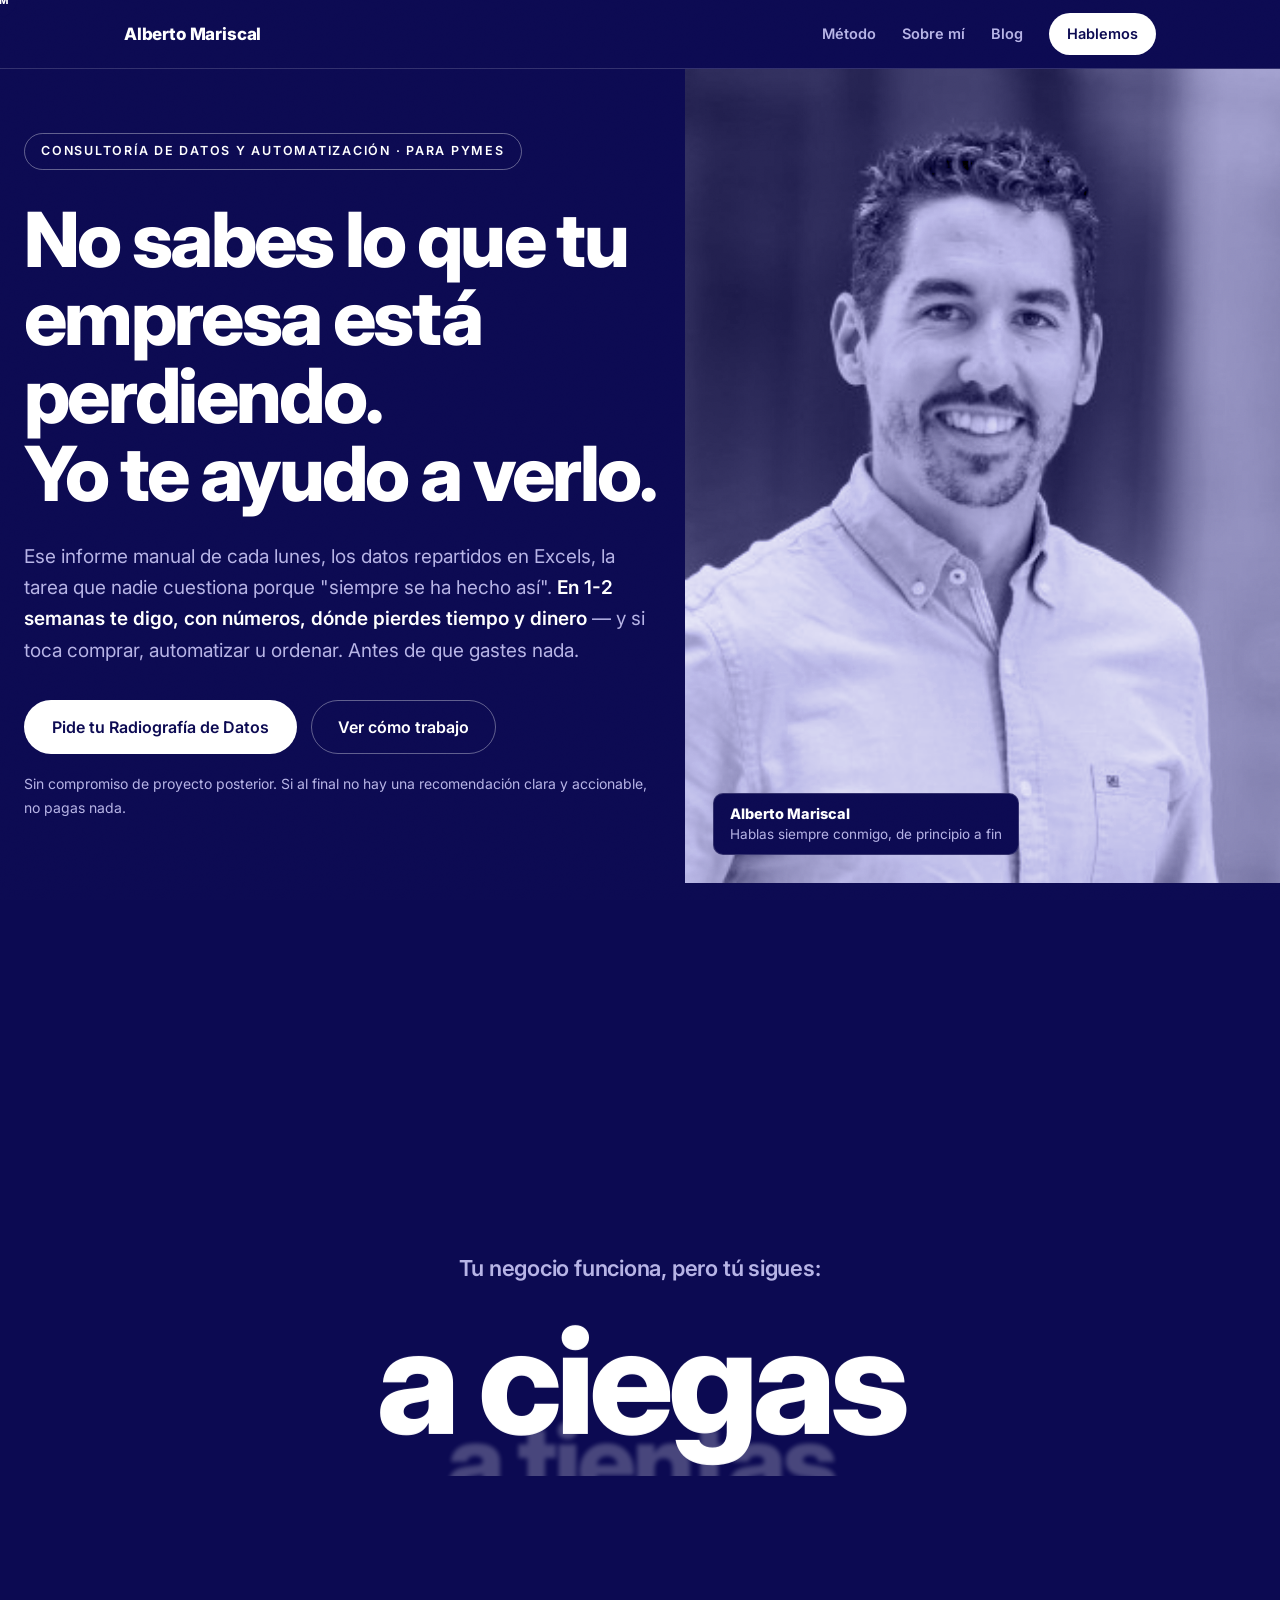
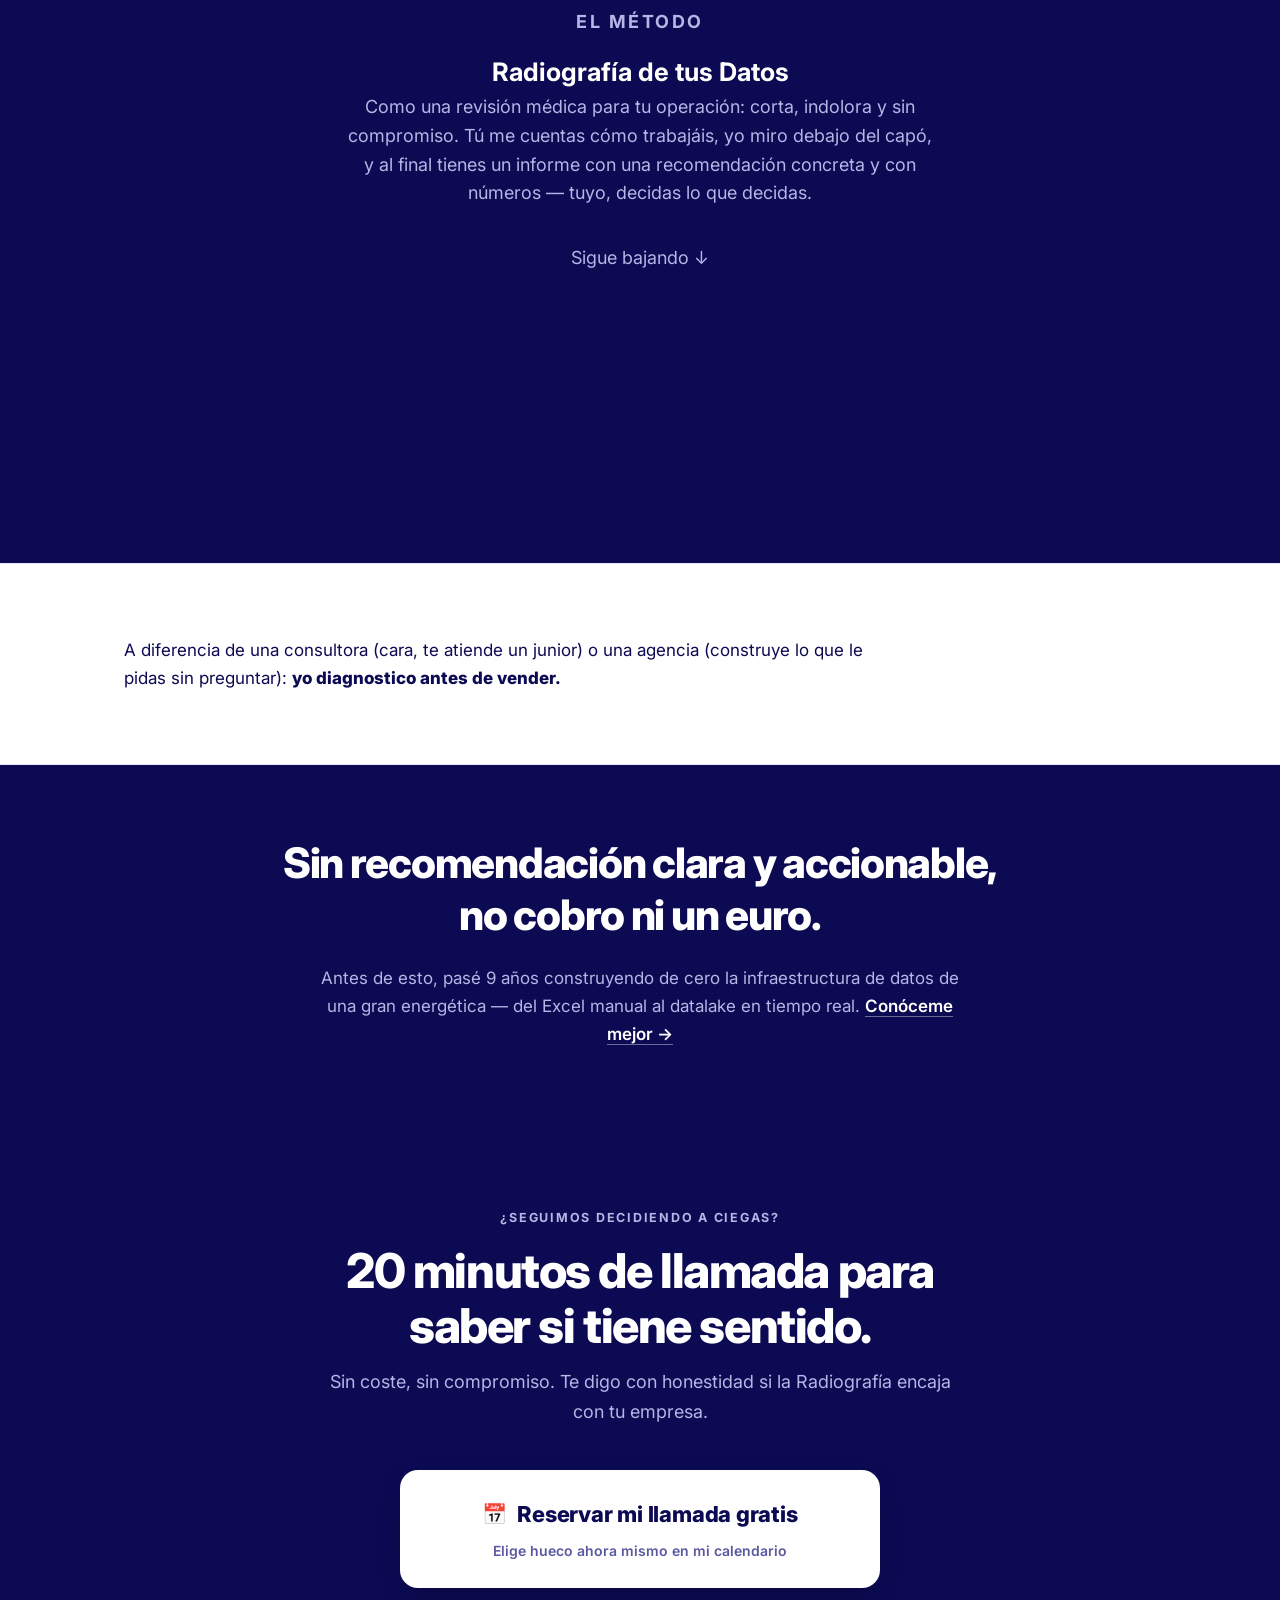
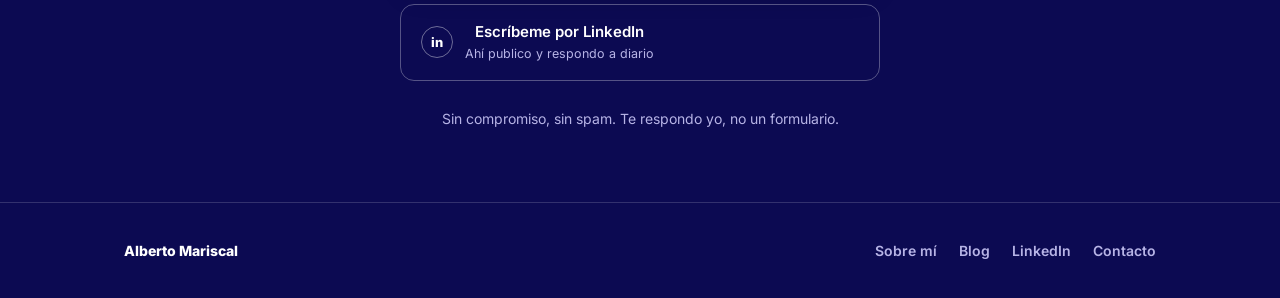
==== commit 01c4b530: "Restaura el método a pantalla completa y corrige el copy del carrusel (sin jerga técnica) - Recupera" ====
--- a/index.html
+++ b/index.html
@@ -50,28 +50,75 @@
 </section>
 
 <section class="word-full-scroll">
-  <div class="word-full" role="text" aria-label="Cada semana, tu empresa sigue sin: Datalake, Reporting, CRM o Segmentación.">
-    <p class="word-full-label">Cada semana, tu empresa sigue sin:</p>
+  <div class="word-full" role="text" aria-label="Tu negocio funciona, pero tú sigues: a ciegas, a tientas, sin verlo, o improvisando.">
+    <p class="word-full-label">Tu negocio funciona, pero tú sigues:</p>
     <div class="word-full-display" aria-hidden="true">
       <div class="wf-track">
-        <span class="wf-item">Datalake</span>
-        <span class="wf-item">Reporting</span>
-        <span class="wf-item">CRM</span>
-        <span class="wf-item">Segmentación</span>
+        <span class="wf-item">a ciegas</span>
+        <span class="wf-item">a tientas</span>
+        <span class="wf-item">sin verlo</span>
+        <span class="wf-item">improvisando</span>
       </div>
     </div>
   </div>
 </section>
 
-<section class="section" id="metodo">
+<section class="method-scroller" id="metodo">
+  <div class="ms-step ms-dark">
+    <div class="container ms-content">
+      <p class="kicker">El método</p>
+      <h2>Radiografía de tus Datos</h2>
+      <p class="lead-sub">Como una revisión médica para tu operación: corta, indolora y sin compromiso. Tú me cuentas cómo trabajáis, yo miro debajo del capó, y al final tienes un informe con una recomendación concreta y con números — tuyo, decidas lo que decidas.</p>
+      <p class="ms-hint">Sigue bajando ↓</p>
+    </div>
+  </div>
+  <div class="ms-step ms-light">
+    <div class="container ms-content">
+      <span class="ms-num">Paso 1 / 5</span>
+      <p class="when">Día 1</p>
+      <h3>Una charla, no un interrogatorio</h3>
+      <p>30-45 min por videollamada. Me cuentas cómo trabajáis, sin tecnicismos ni deberes previos.</p>
+    </div>
+  </div>
+  <div class="ms-step ms-dark">
+    <div class="container ms-content">
+      <span class="ms-num">Paso 2 / 5</span>
+      <p class="when">Semana 1</p>
+      <h3>El trabajo lo hago yo</h3>
+      <p>Reviso herramientas y flujos por mi cuenta: dónde se pierde tiempo y dinero. Tú sigues con tu día a día.</p>
+    </div>
+  </div>
+  <div class="ms-step ms-light">
+    <div class="container ms-content">
+      <span class="ms-num">Paso 3 / 5</span>
+      <p class="when">Semana 2</p>
+      <h3>Un informe que se entiende a la primera</h3>
+      <p>Qué pasa, qué te cuesta de verdad y la solución concreta con estimación cerrada — sin jerga.</p>
+    </div>
+  </div>
+  <div class="ms-step ms-dark">
+    <div class="container ms-content">
+      <span class="ms-num">Paso 4 / 5</span>
+      <p class="when">Tú decides</p>
+      <h3>Sin presión, sin permanencia</h3>
+      <p>El informe es tuyo, lo uses o no: ejecútalo conmigo, con tu equipo, o guárdalo en un cajón.</p>
+    </div>
+  </div>
+  <div class="ms-step ms-light">
+    <div class="container ms-content">
+      <span class="ms-num">Paso 5 / 5 · El resultado</span>
+      <h2 style="font-size:clamp(24px,3.4vw,32px)">Siempre una de estas tres — elija la que elija, no me llevo comisión</h2>
+      <div class="verdict-grid ms-verdict">
+        <div class="verdict"><span class="tag">Comprar</span><h3>Ya existe una herramienta</h3><p>A veces cuesta una fracción de lo que ibas a gastar en desarrollo.</p></div>
+        <div class="verdict"><span class="tag">Automatizar</span><h3>Hay que construirlo</h3><p>Pasa a hacerse solo, con el rigor de una plataforma real.</p></div>
+        <div class="verdict"><span class="tag">Ordenar</span><h3>Solo hay que organizar</h3><p>Basta con ordenar lo que ya estás pagando.</p></div>
+      </div>
+    </div>
+  </div>
+</section>
+
+<section class="section alt">
   <div class="container">
-    <p class="kicker">Cómo trabajo</p>
-    <h2>Tus datos viven repartidos. Por eso decides a ciegas.</h2>
-    <div class="how-grid">
-      <div class="how reveal"><div class="how-n">01</div><h3>Radiografía de tus datos</h3><p>Diagnóstico de 1-2 semanas: veo dónde estás perdiendo control.</p></div>
-      <div class="how reveal"><div class="how-n">02</div><h3>Criterio, no venta</h3><p>Decido si hay que comprar, automatizar u ordenar — nunca al revés.</p></div>
-      <div class="how reveal"><div class="how-n">03</div><h3>Implementación por hitos</h3><p>Precio cerrado, hito a hito: sabes qué pagas y qué obtienes.</p></div>
-    </div>
     <p class="how-close reveal">A diferencia de una consultora (cara, te atiende un junior) o una agencia (construye lo que le pidas sin preguntar): <strong>yo diagnostico antes de vender.</strong></p>
   </div>
 </section>
--- a/styles.css
+++ b/styles.css
@@ -106,14 +106,39 @@
 .section h2{font-weight:800;font-size:44px;letter-spacing:-.03em;line-height:1.14;margin-bottom:16px;max-width:20ch}
 .section .lead-sub{color:var(--text-mid);font-size:18px;max-width:60ch;margin-bottom:36px}
 
-/* ---------- Cómo trabajo (3 pasos) ---------- */
-.how-grid{display:grid;grid-template-columns:repeat(3,1fr);gap:1px;margin-top:40px;background:var(--line);border:1px solid var(--line)}
-.how{background:#fff;padding:32px}
-.how-n{font-weight:800;font-size:13px;letter-spacing:.1em;color:var(--accent);margin-bottom:14px}
-.how h3{font-weight:800;font-size:20px;letter-spacing:-.01em;margin-bottom:8px;line-height:1.3}
-.how p{font-size:15px;color:var(--text-mid)}
-.how-close{margin-top:36px;font-size:17px;max-width:70ch}
+.how-close{font-size:17px;max-width:70ch}
 .how-close strong{font-weight:800;color:var(--ink)}
+
+/* ---------- Método: secuencia de pasos a pantalla completa (scroll-snap anidado) ---------- */
+.method-scroller{height:100vh;height:100dvh;overflow-y:auto;scroll-snap-type:y mandatory;-webkit-overflow-scrolling:touch;scrollbar-width:none;scroll-snap-align:start}
+.method-scroller::-webkit-scrollbar{display:none}
+.ms-step{height:100%;scroll-snap-align:start;scroll-snap-stop:always;display:flex;align-items:center;justify-content:center;overflow:hidden}
+.ms-step.ms-dark{background:var(--navy);color:var(--on-navy)}
+.ms-step.ms-light{background:var(--paper);color:var(--ink)}
+.ms-step.ms-dark .kicker{color:var(--on-navy-mid)}
+.ms-step.ms-dark .lead-sub{color:var(--on-navy-mid)}
+.ms-content{max-width:640px;max-height:100%;min-height:0;overflow-y:auto;padding:88px 24px 32px;text-align:center;margin:0 auto;
+  opacity:0;transform:translateY(30px) scale(.97);transition:opacity .7s cubic-bezier(.16,1,.3,1),transform .7s cubic-bezier(.16,1,.3,1)}
+.ms-step.ms-in .ms-content{opacity:1;transform:none}
+.ms-num{display:block;font-size:13px;font-weight:700;letter-spacing:.14em;text-transform:uppercase;color:var(--accent);margin-bottom:16px}
+.ms-step.ms-dark .ms-num{color:var(--on-navy-mid)}
+.ms-step .when{font-size:13px;font-weight:700;letter-spacing:.1em;text-transform:uppercase;color:var(--accent);margin-bottom:10px}
+.ms-step.ms-dark .when{color:var(--on-navy-mid)}
+.ms-step h3{font-weight:800;font-size:clamp(28px,4vw,40px);letter-spacing:-.02em;margin-bottom:16px;line-height:1.15}
+.ms-step .ms-content>p{font-size:18px;line-height:1.6}
+.ms-step.ms-dark .ms-content>p{color:var(--on-navy-mid)}
+.ms-hint{margin-top:36px;font-size:14px;color:var(--on-navy-mid);animation:ms-bounce 1.8s ease-in-out infinite}
+@keyframes ms-bounce{0%,100%{transform:translateY(0)}50%{transform:translateY(8px)}}
+.ms-verdict{margin-top:28px;text-align:left}
+.ms-verdict .verdict{padding:22px}
+@media (prefers-reduced-motion:reduce){.ms-hint{animation:none}.ms-content{transition:none;opacity:1;transform:none}}
+
+/* ---------- Veredicto (3 salidas) ---------- */
+.verdict-grid{display:grid;grid-template-columns:repeat(3,1fr);gap:1px;margin-top:32px;background:var(--line);border:1px solid var(--line)}
+.verdict{padding:30px;background:#fff}
+.verdict .tag{display:inline-block;font-size:11.5px;font-weight:700;letter-spacing:.12em;text-transform:uppercase;border-radius:999px;padding:6px 14px;margin-bottom:18px;border:1.5px solid var(--navy);color:var(--navy)}
+.verdict h3{font-weight:800;font-size:19px;letter-spacing:-.01em;margin-bottom:8px}
+.verdict p{font-size:15px;color:var(--text-mid)}
 
 /* ---------- Confianza (garantía + autoridad) ---------- */
 .trust{background:var(--navy);color:var(--on-navy)}
@@ -203,11 +228,12 @@
 
 /* ---------- Responsive ---------- */
 @media (max-width:900px){
-  .how-grid{grid-template-columns:1fr 1fr}
   .hero-grid{grid-template-columns:1fr;min-height:0}
   .hero-photo-bleed{order:-1;height:340px}
   .hero-copy-wrap{padding:52px 0 40px}
   .hero h1{font-size:52px}
+  .ms-verdict{grid-template-columns:1fr 1fr}
+  .ms-step h3{font-size:30px}
 }
 @media (max-width:680px){
   .hero-copy{text-align:center;max-width:none}
@@ -220,9 +246,15 @@
   .section{padding:48px 0}
   .section h2{font-size:28px}
   .section .lead-sub{margin-bottom:24px;font-size:16.5px}
-  .how-grid{grid-template-columns:1fr;margin-top:28px}
-  .how{padding:22px}
-  .how-close{margin-top:24px;font-size:15.5px}
+  .how-close{font-size:15.5px}
+  .ms-step h3{font-size:25px}
+  .ms-step .ms-content>p{font-size:16px}
+  .ms-content{padding:20px 20px}
+  .ms-verdict{grid-template-columns:1fr;margin-top:14px;gap:1px}
+  .ms-verdict .verdict{padding:14px}
+  .ms-verdict h3{font-size:16px;margin-bottom:2px}
+  .ms-verdict p{font-size:13.5px}
+  .ms-hint{margin-top:22px}
   .about-layout{flex-direction:column;gap:28px}
   .about-facts{grid-template-columns:1fr;padding-bottom:32px}
   .fact{padding:20px 22px}
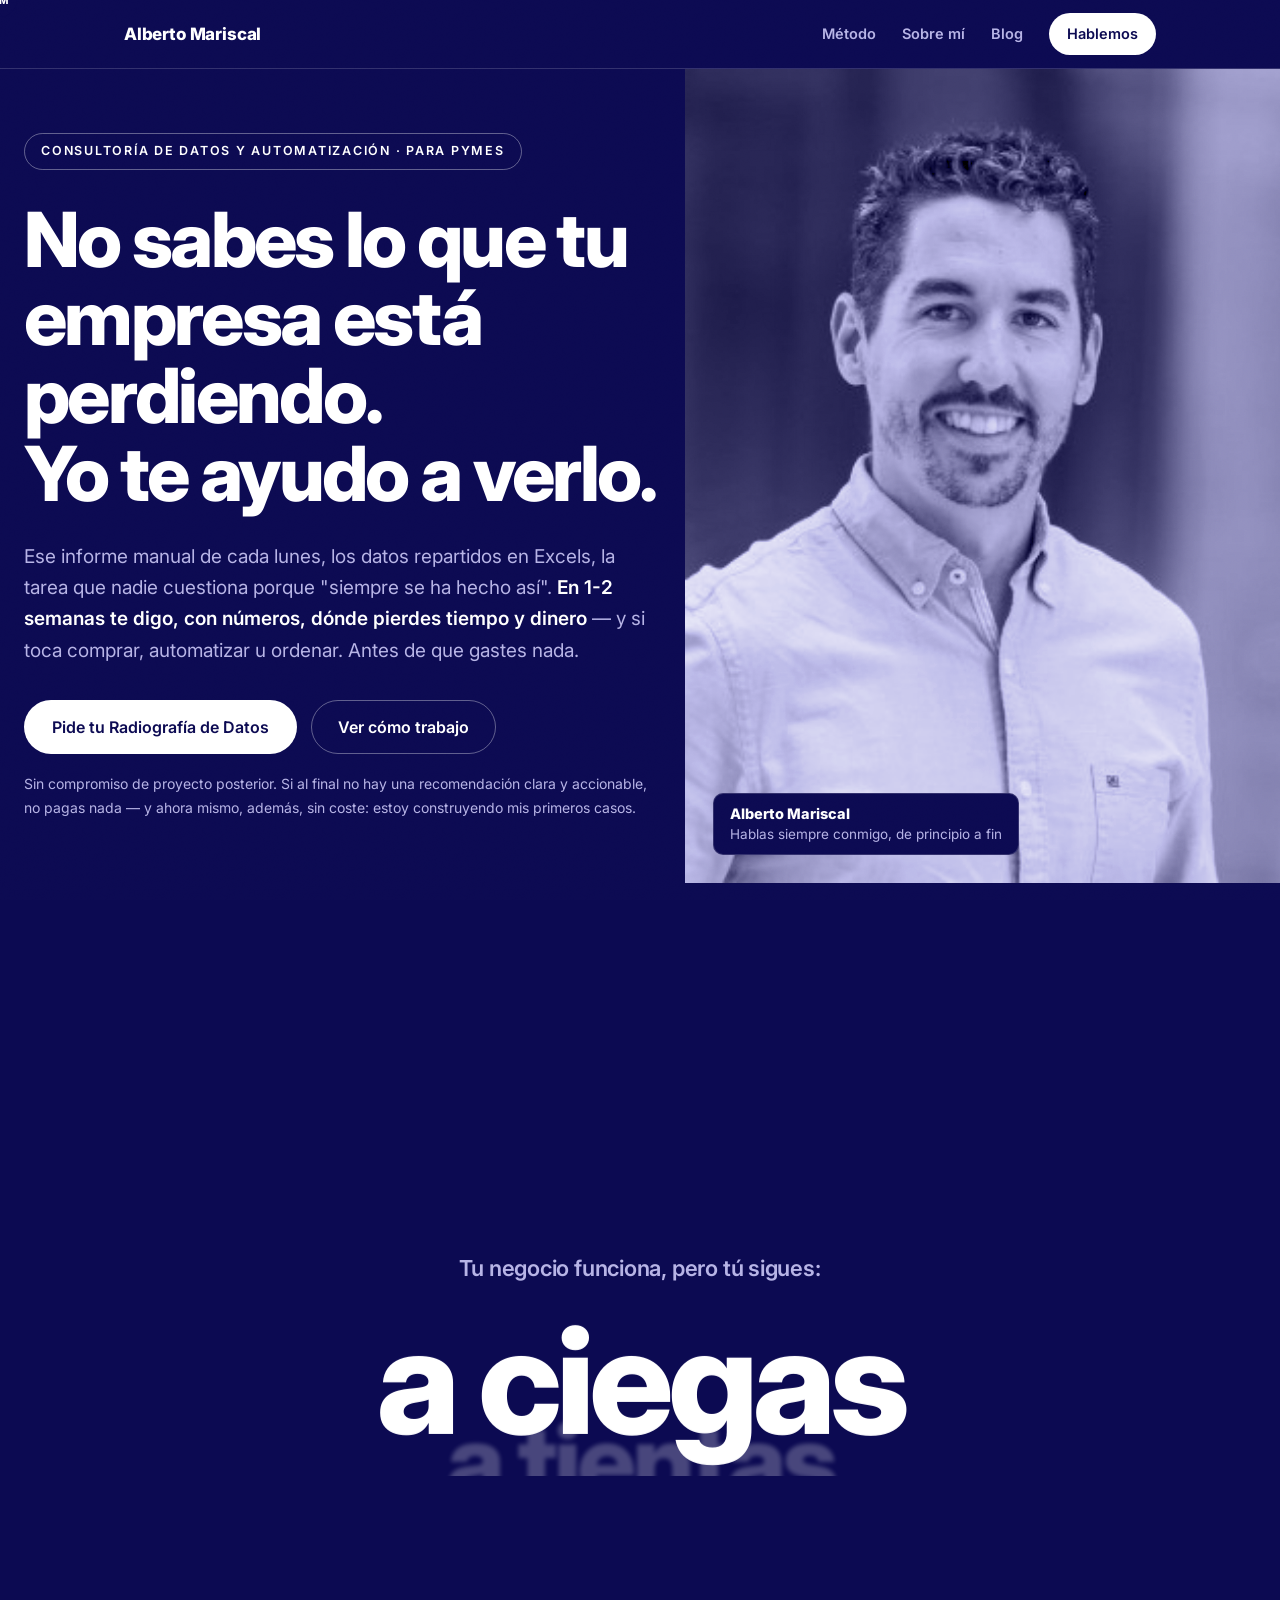
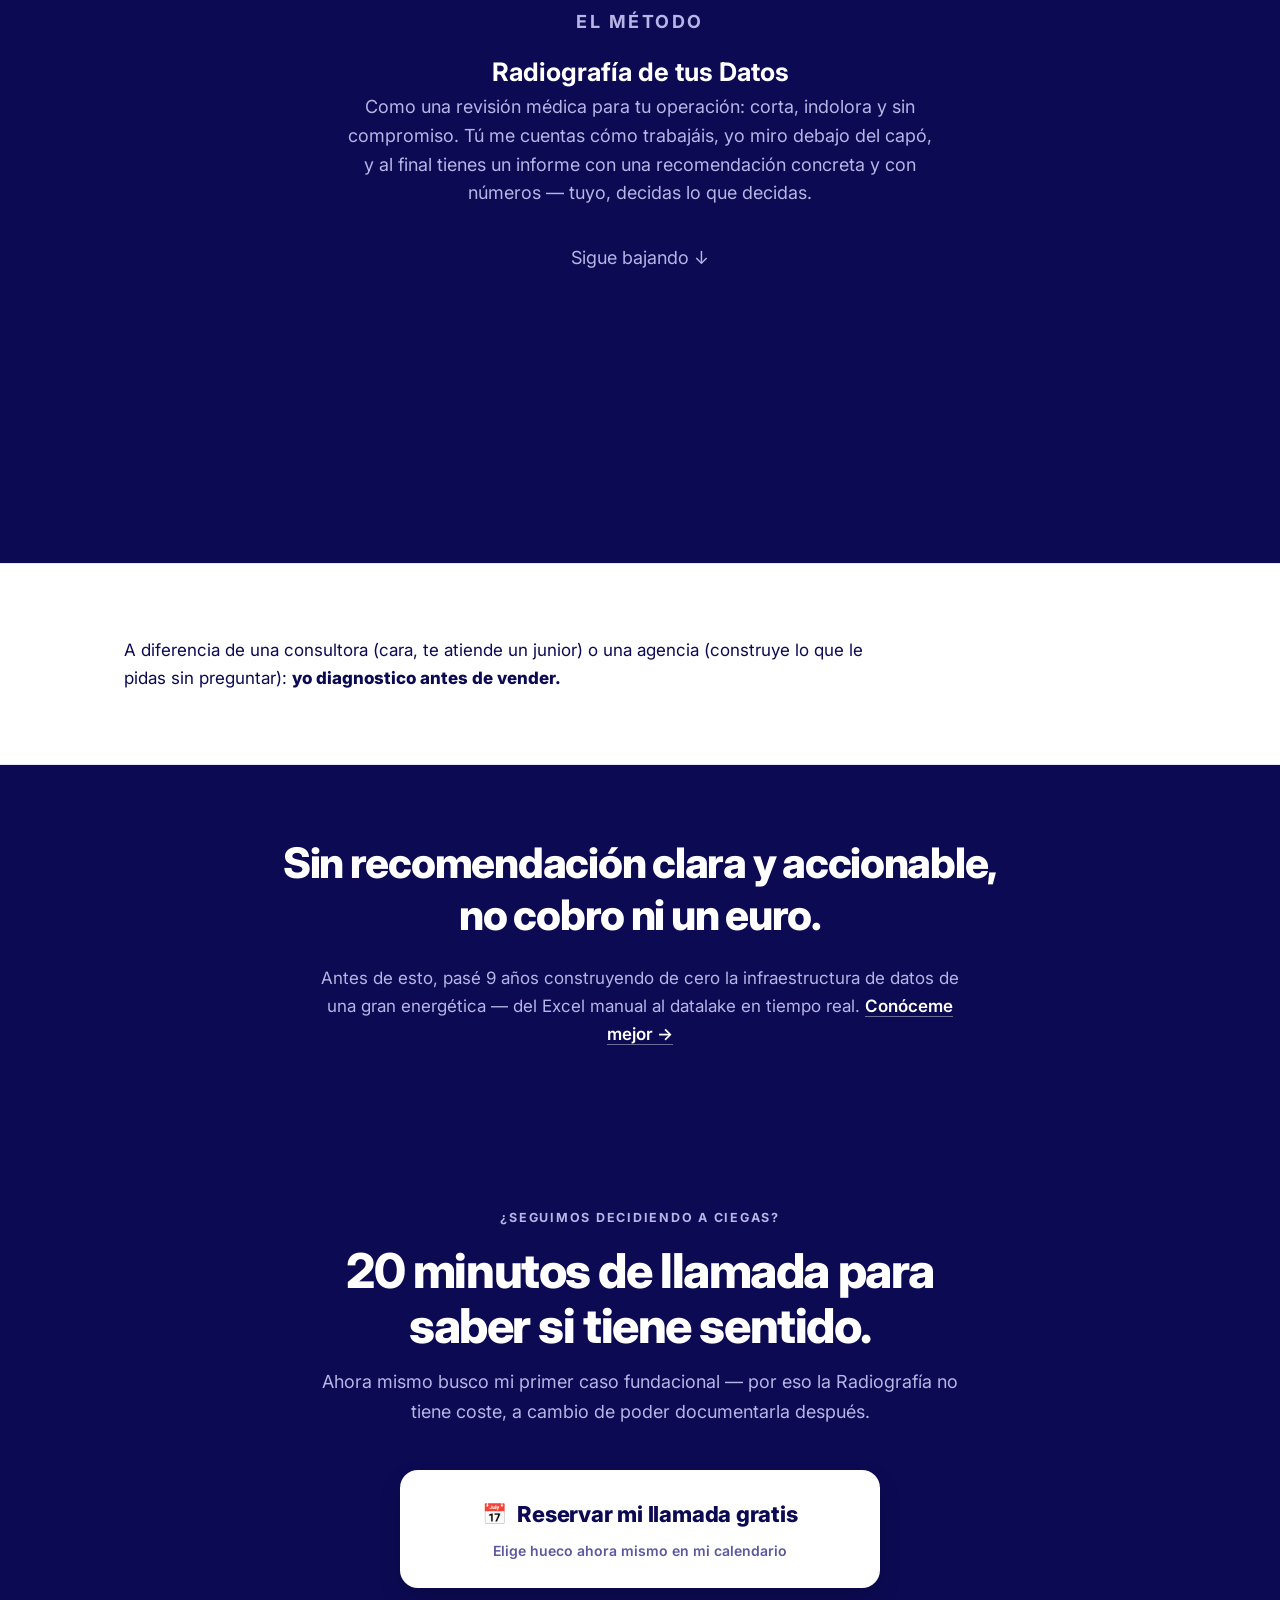
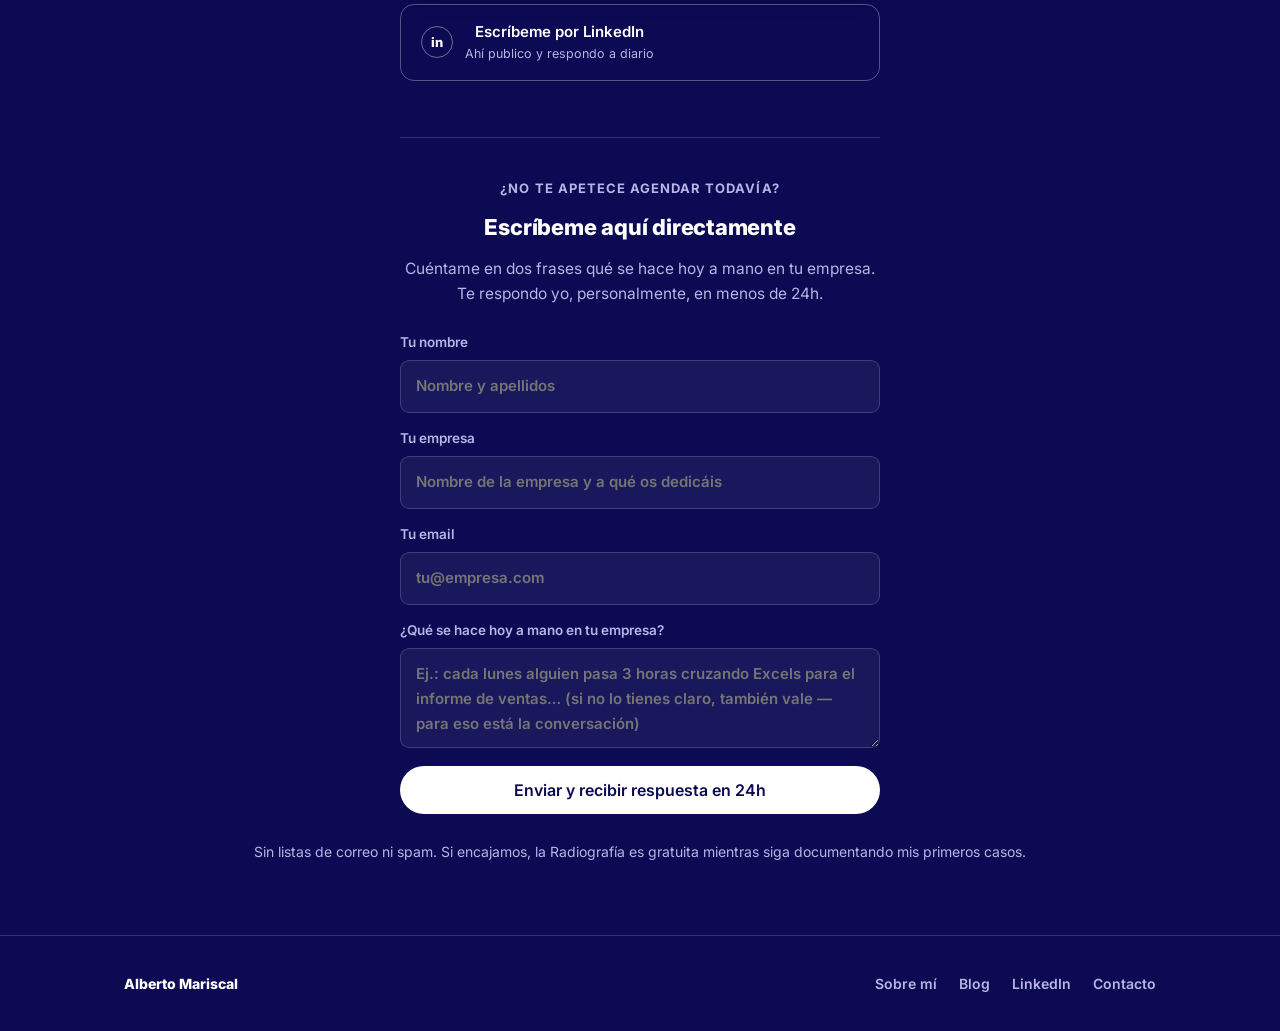
==== commit 1187e84c: "Recupera el formulario de contacto e incentiva leads con el caso fundacional (honesto, sin agresivid" ====
--- a/index.html
+++ b/index.html
@@ -38,7 +38,7 @@
             <a class="btn" href="#contacto">Pide tu Radiografía de Datos</a>
             <a class="btn-outline" href="#metodo">Ver cómo trabajo</a>
           </div>
-          <p class="hero-note">Sin compromiso de proyecto posterior. Si al final no hay una recomendación clara y accionable, no pagas nada.</p>
+          <p class="hero-note">Sin compromiso de proyecto posterior. Si al final no hay una recomendación clara y accionable, no pagas nada — y ahora mismo, además, sin coste: estoy construyendo mis primeros casos.</p>
         </div>
       </div>
     </div>
@@ -135,7 +135,7 @@
     <div class="contact-head">
       <p class="kicker">¿Seguimos decidiendo a ciegas?</p>
       <h2>20 minutos de llamada para saber si tiene sentido.</h2>
-      <p class="contact-sub">Sin coste, sin compromiso. Te digo con honestidad si la Radiografía encaja con tu empresa.</p>
+      <p class="contact-sub">Ahora mismo busco mi primer caso fundacional — por eso la Radiografía no tiene coste, a cambio de poder documentarla después.</p>
     </div>
     <div class="contact-actions">
       <a class="cta-primary reveal" href="https://calendar.app.google/JsAp8YLcphyeCLzh8" target="_blank" rel="noopener">
@@ -147,7 +147,21 @@
         <span>Escríbeme por LinkedIn<small>Ahí publico y respondo a diario</small></span>
       </a>
     </div>
-    <p class="contact-note">Sin compromiso, sin spam. Te respondo yo, no un formulario.</p>
+
+    <div class="contact-form-block">
+      <p class="contact-form-divider">¿No te apetece agendar todavía?</p>
+      <h3>Escríbeme aquí directamente</h3>
+      <p class="contact-sub">Cuéntame en dos frases qué se hace hoy a mano en tu empresa. Te respondo yo, personalmente, en menos de 24h.</p>
+      <form class="form" id="lead-form">
+        <label>Tu nombre<input type="text" name="nombre" required placeholder="Nombre y apellidos"></label>
+        <label>Tu empresa<input type="text" name="empresa" placeholder="Nombre de la empresa y a qué os dedicáis"></label>
+        <label>Tu email<input type="email" name="email" required placeholder="tu@empresa.com"></label>
+        <label>¿Qué se hace hoy a mano en tu empresa?<textarea name="mensaje" placeholder="Ej.: cada lunes alguien pasa 3 horas cruzando Excels para el informe de ventas… (si no lo tienes claro, también vale — para eso está la conversación)"></textarea></label>
+        <button class="btn" type="submit">Enviar y recibir respuesta en 24h</button>
+      </form>
+    </div>
+
+    <p class="contact-note">Sin listas de correo ni spam. Si encajamos, la Radiografía es gratuita mientras siga documentando mis primeros casos.</p>
   </div>
 </section>
 
--- a/styles.css
+++ b/styles.css
@@ -178,6 +178,17 @@
 .cta-secondary .cta-ico{flex:none;width:32px;height:32px;border-radius:50%;border:1.5px solid rgba(255,255,255,.4);display:flex;align-items:center;justify-content:center;font-weight:800;font-size:13px}
 .cta-secondary small{display:block;font-weight:400;color:var(--on-navy-mid);font-size:12.5px}
 .contact-note{margin-top:26px;font-size:14px;color:var(--on-navy-mid)}
+
+.contact-form-block{max-width:480px;margin:56px auto 0;padding-top:40px;border-top:1px solid var(--line-dark);text-align:center}
+.contact-form-divider{font-size:13px;font-weight:700;letter-spacing:.08em;text-transform:uppercase;color:var(--on-navy-mid);margin-bottom:10px}
+.contact-form-block h3{font-weight:800;font-size:22px;letter-spacing:-.01em;margin-bottom:10px}
+.contact-form-block .contact-sub{font-size:15.5px;margin-bottom:24px}
+.form{display:grid;gap:14px;text-align:left}
+.form label{font-size:13.5px;font-weight:600;color:var(--on-navy-mid);display:grid;gap:7px}
+.form input,.form textarea{width:100%;background:rgba(255,255,255,.06);border:1.5px solid var(--line-dark);border-radius:9px;padding:13px 15px;color:var(--on-navy);font:inherit;font-size:15px}
+.form input:focus,.form textarea:focus{outline:none;border-color:#fff}
+.form textarea{min-height:100px;resize:vertical}
+.form .btn{width:100%;text-align:center;border:none;cursor:pointer;font-family:inherit;margin-top:4px}
 
 /* ---------- Página interior ---------- */
 .page-head{background:var(--navy);color:var(--on-navy)}
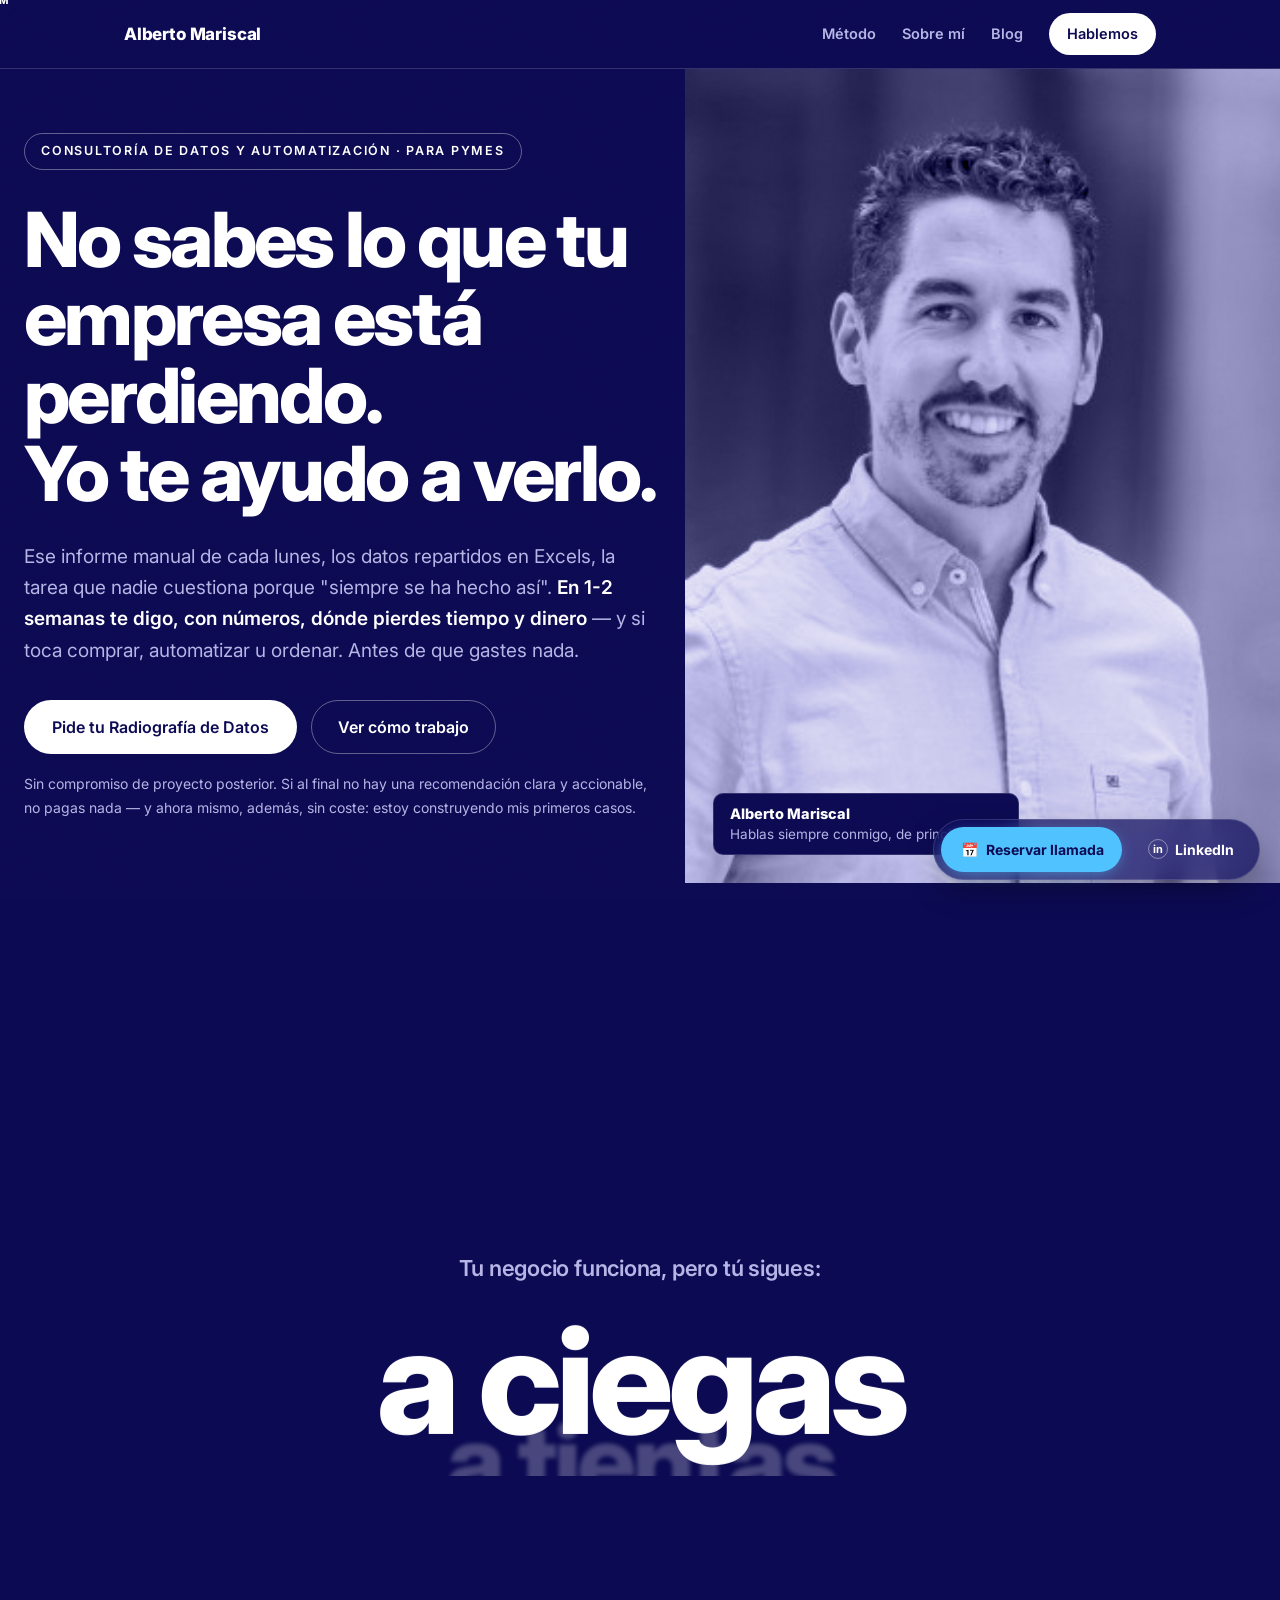
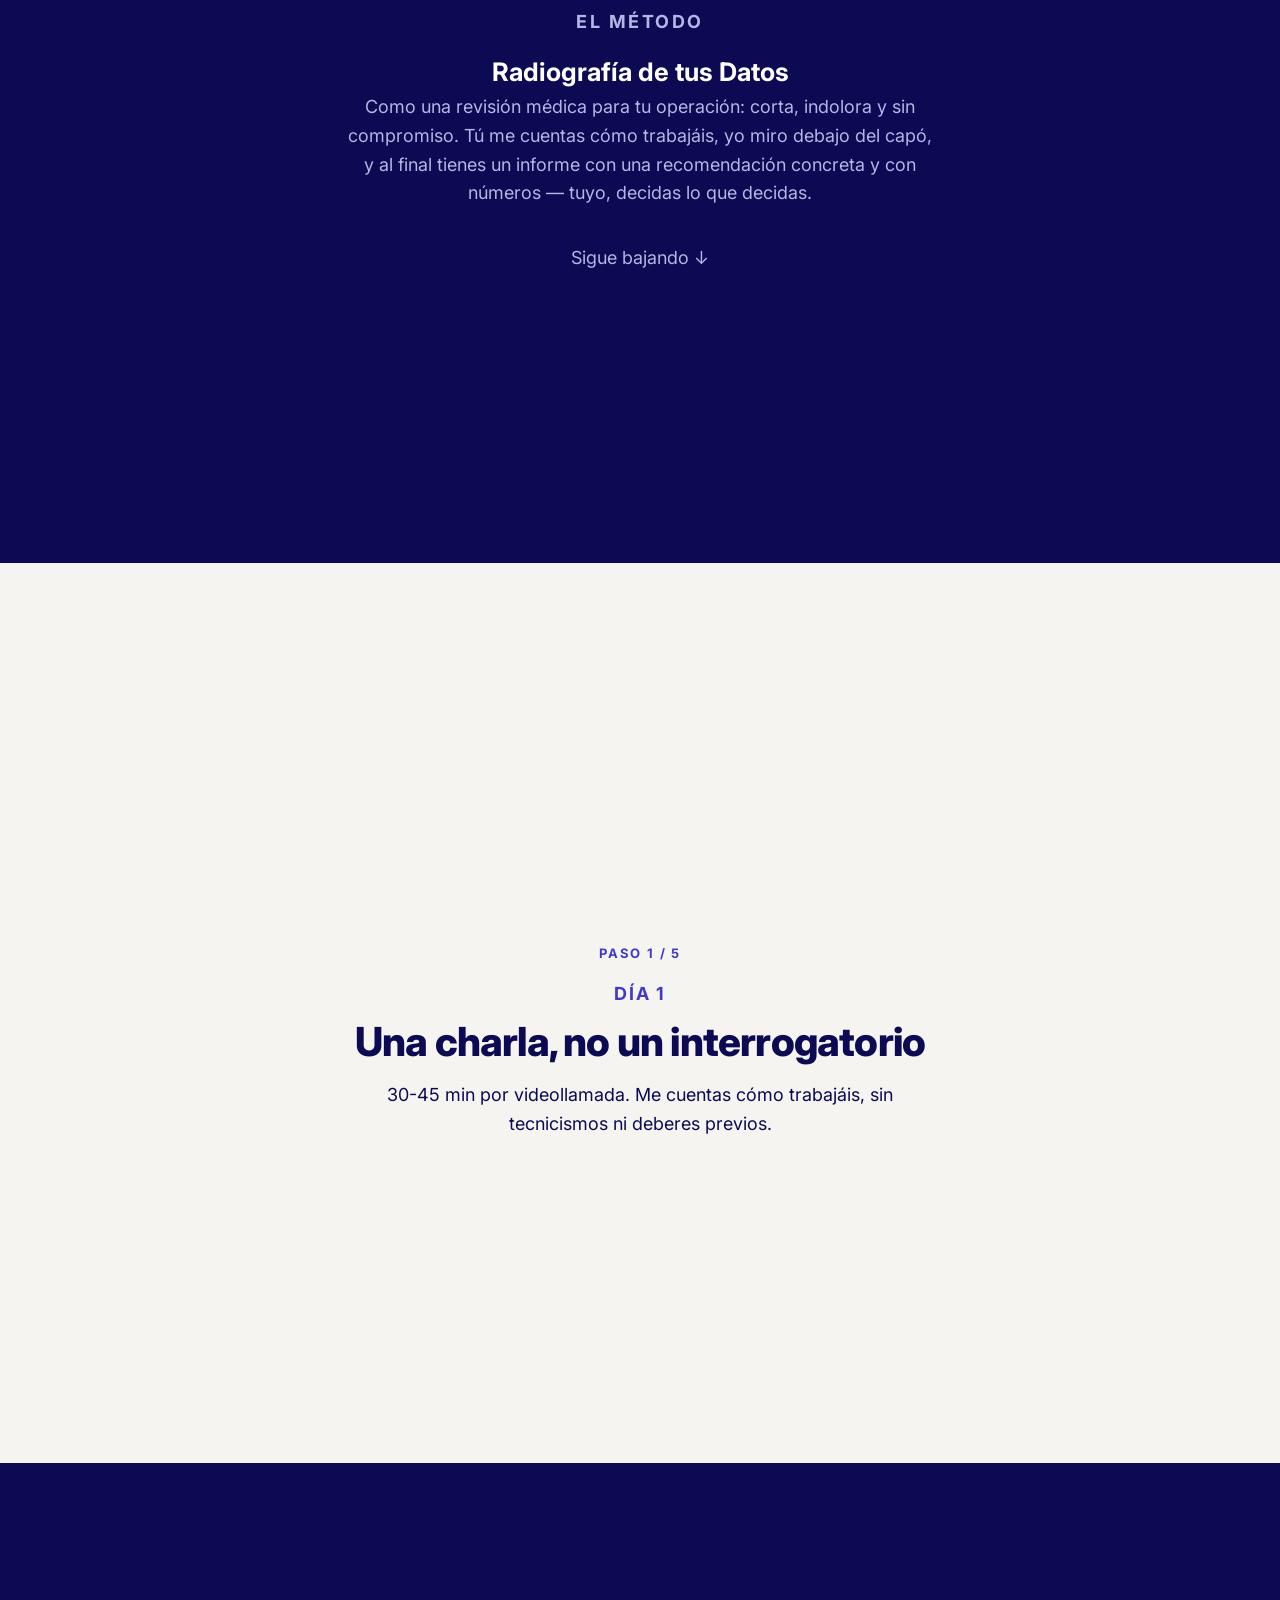
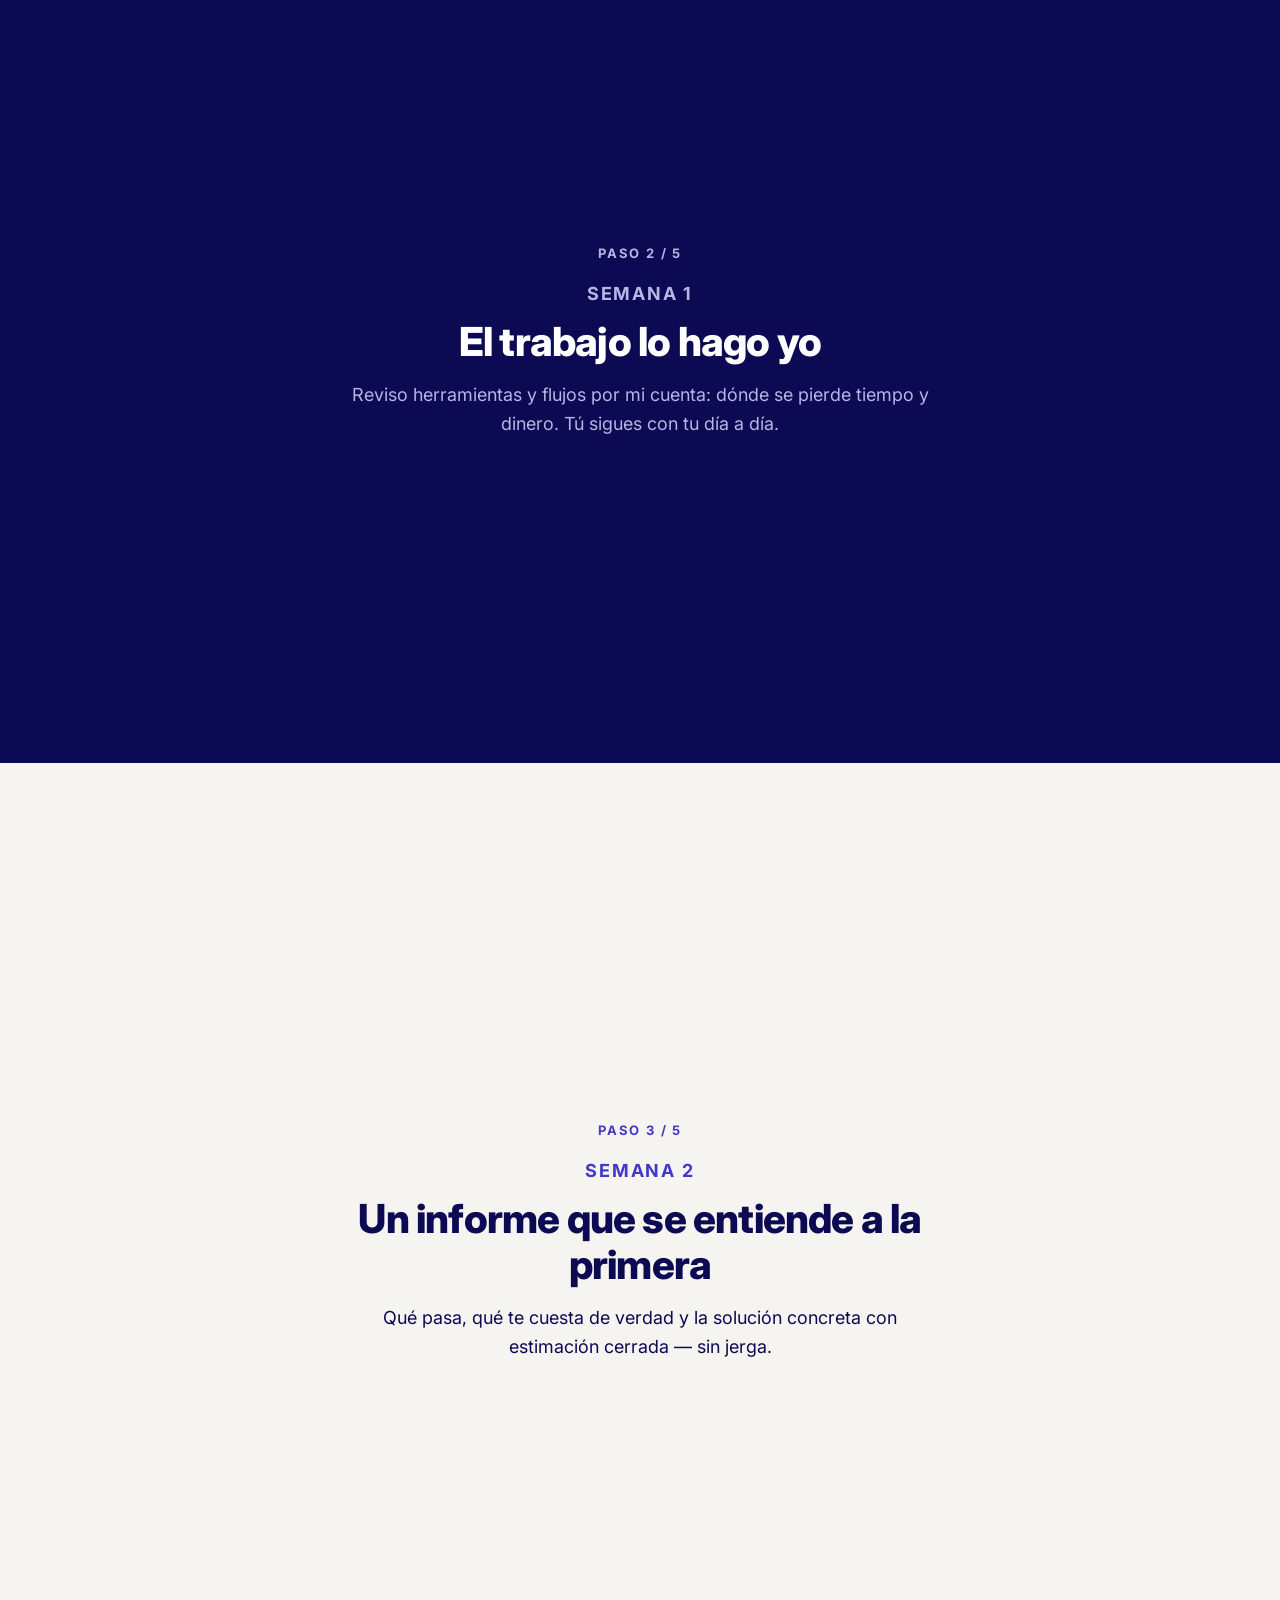
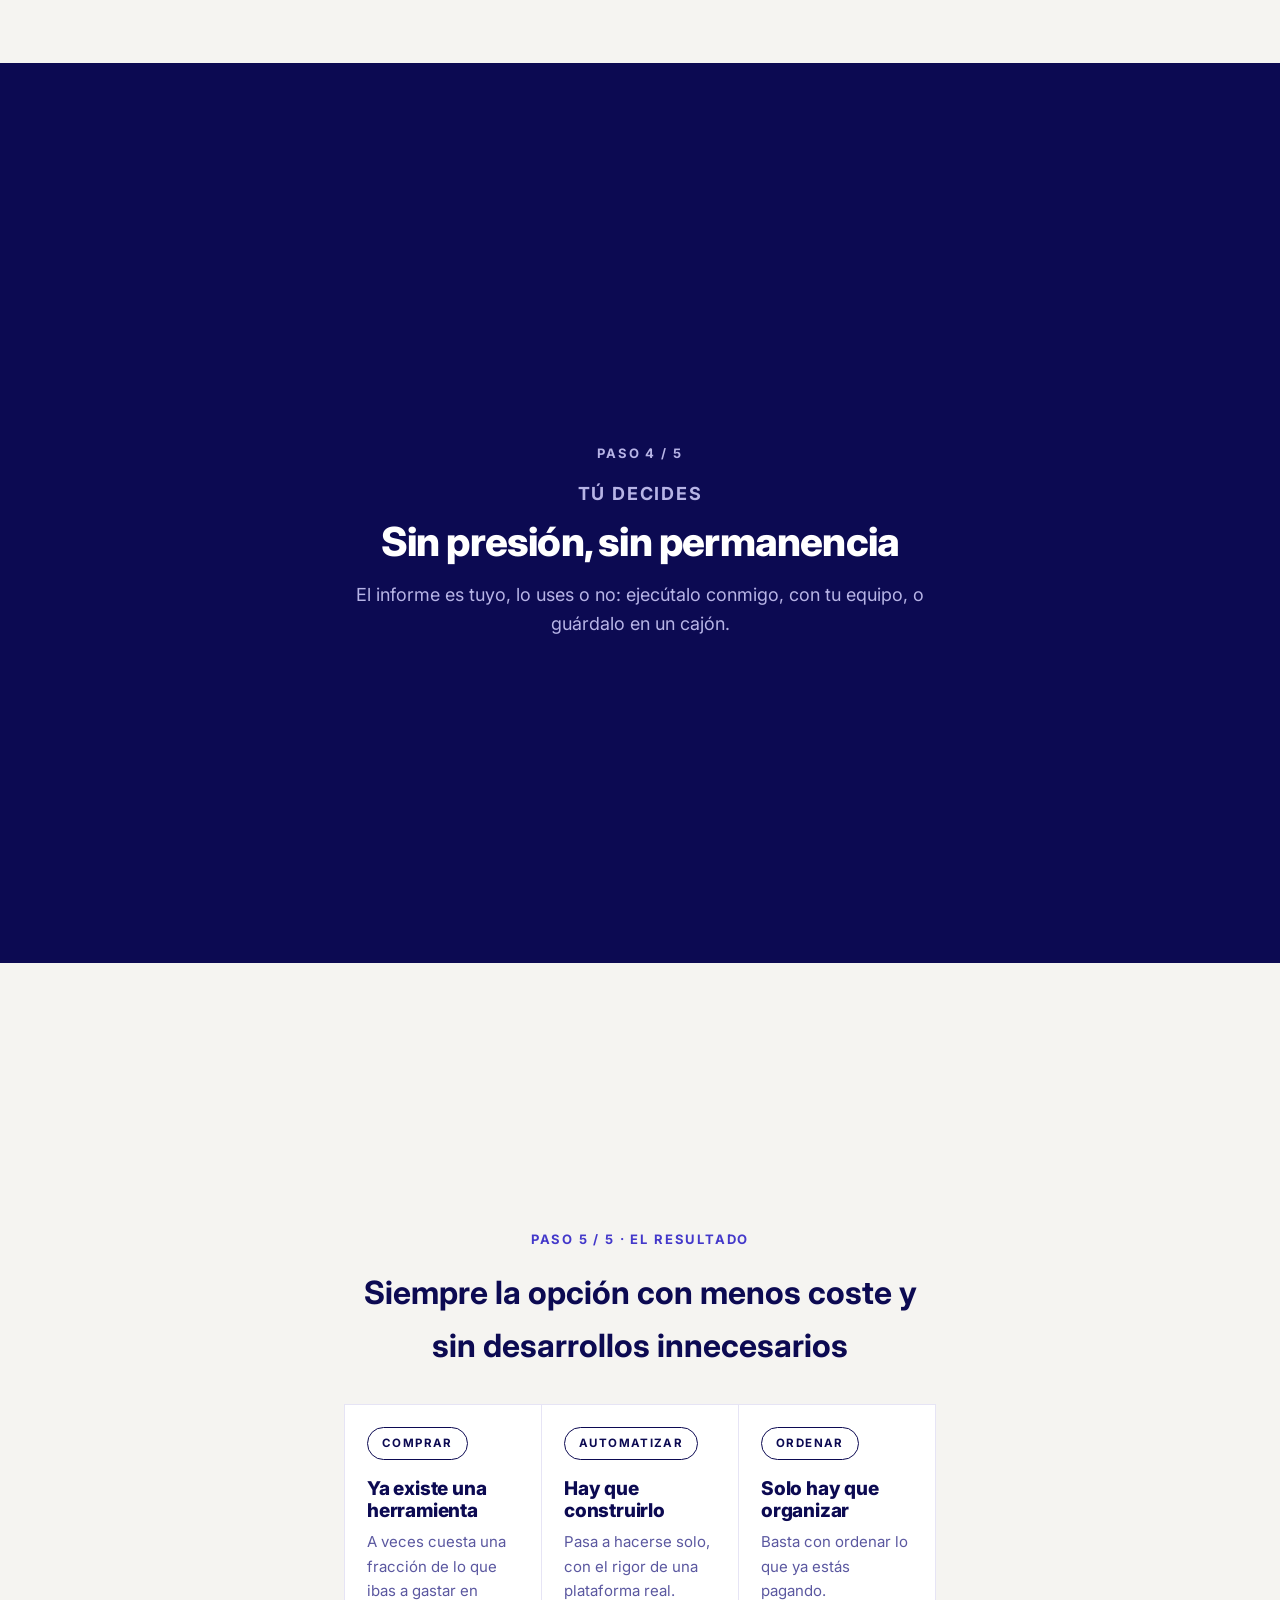
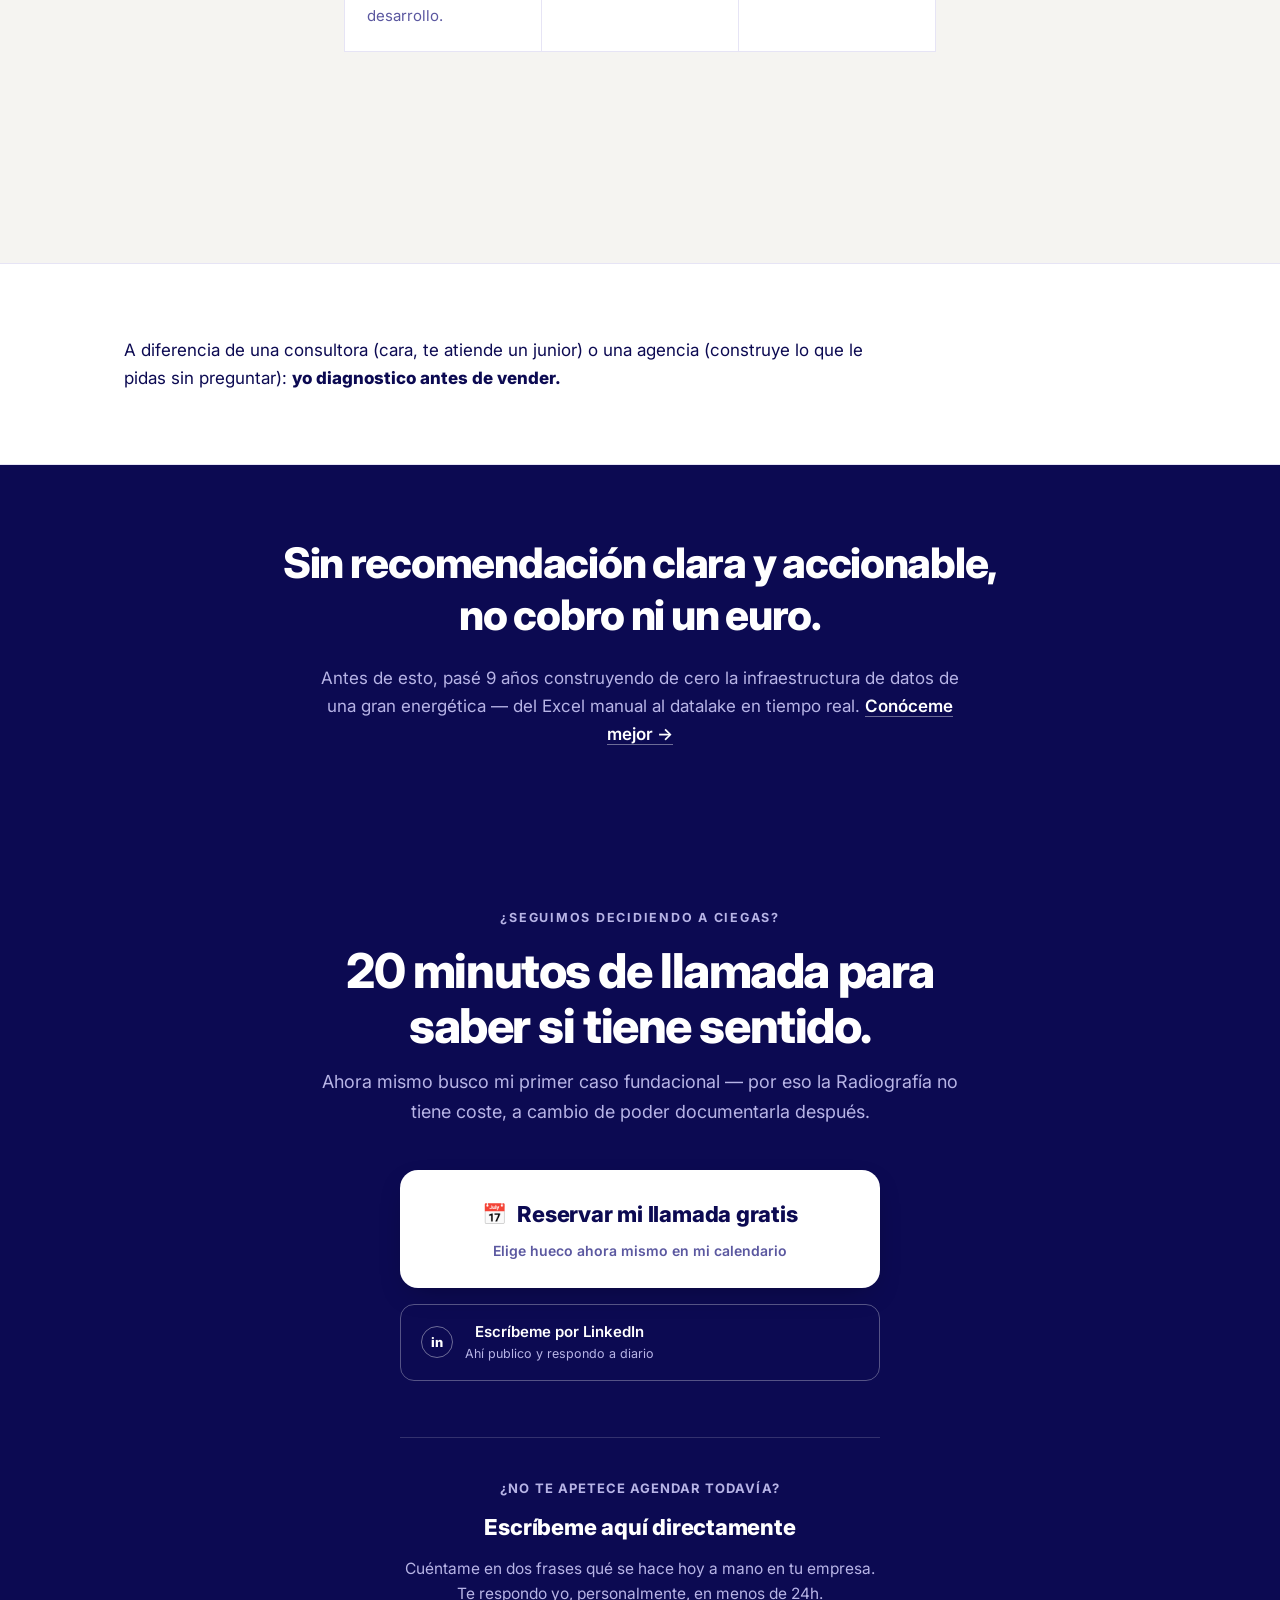
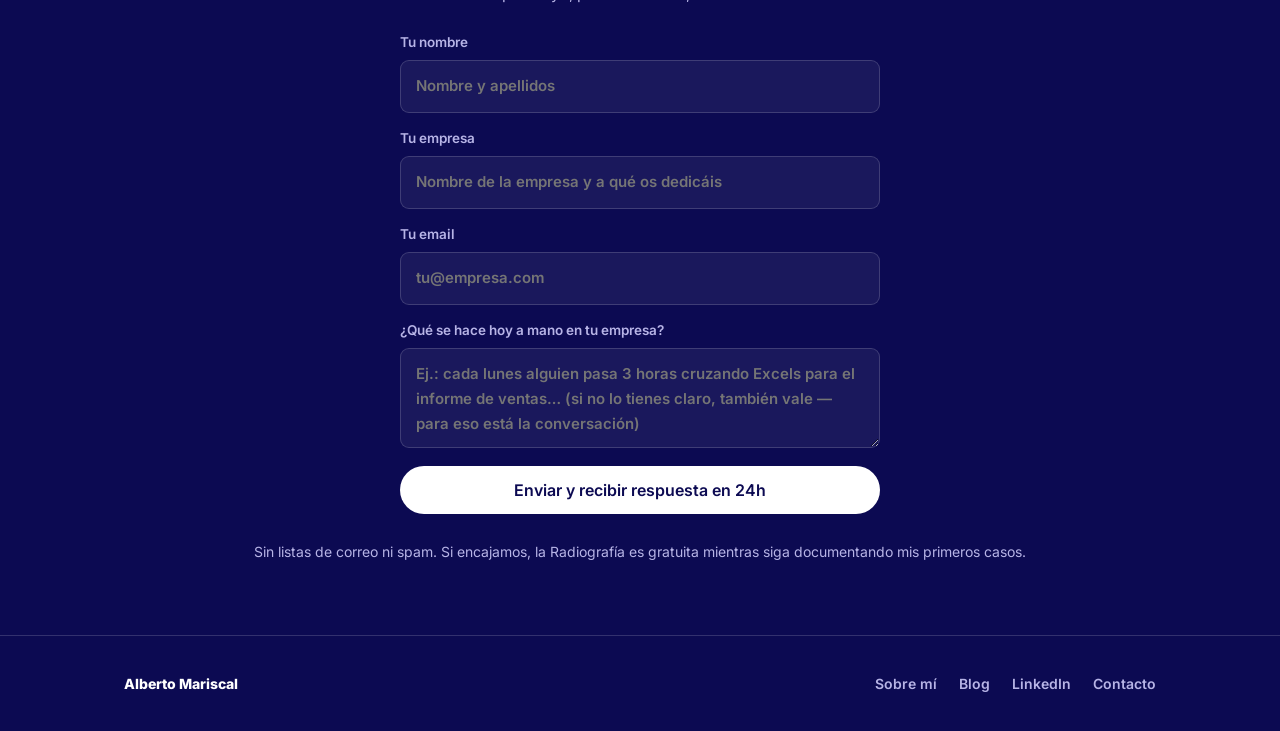
==== commit fb8b145b: "Corrige 3 bugs reales confirmados en dispositivo real: modo oscuro forzado, desincronización del mét" ====
--- a/index.html
+++ b/index.html
@@ -3,6 +3,7 @@
 <head>
 <meta charset="UTF-8">
 <meta name="viewport" content="width=device-width, initial-scale=1">
+<meta name="color-scheme" content="light">
 <title>Alberto Mariscal — Consultoría de datos y automatización para pymes</title>
 <meta name="description" content="Detecto dónde pierde tiempo y dinero tu empresa — tareas que se hacen a mano, datos dispersos, mejoras que no sabes que existen — y te propongo la solución concreta: comprar, automatizar u ordenar. Antes de gastar en nada.">
 <link rel="preconnect" href="https://fonts.googleapis.com">
@@ -107,7 +108,7 @@
   <div class="ms-step ms-light">
     <div class="container ms-content">
       <span class="ms-num">Paso 5 / 5 · El resultado</span>
-      <h2 style="font-size:clamp(24px,3.4vw,32px)">Siempre una de estas tres — elija la que elija, no me llevo comisión</h2>
+      <h2 style="font-size:clamp(24px,3.4vw,32px)">Siempre la opción con menos coste y sin desarrollos innecesarios</h2>
       <div class="verdict-grid ms-verdict">
         <div class="verdict"><span class="tag">Comprar</span><h3>Ya existe una herramienta</h3><p>A veces cuesta una fracción de lo que ibas a gastar en desarrollo.</p></div>
         <div class="verdict"><span class="tag">Automatizar</span><h3>Hay que construirlo</h3><p>Pasa a hacerse solo, con el rigor de una plataforma real.</p></div>
@@ -176,5 +177,10 @@
     </div>
   </div>
 </footer>
+
+<div class="float-bar float-hidden" id="float-bar">
+  <a class="float-btn float-btn-primary" href="https://calendar.app.google/JsAp8YLcphyeCLzh8" target="_blank" rel="noopener"><span class="cta-ico">📅</span>Reservar llamada</a>
+  <a class="float-btn float-btn-secondary" href="https://www.linkedin.com/in/albertolmariscal/" target="_blank" rel="noopener"><span class="cta-ico">in</span>LinkedIn</a>
+</div>
 </body>
 </html>
--- a/styles.css
+++ b/styles.css
@@ -15,7 +15,7 @@
   --accent-hover:#332C9E;
 }
 *{margin:0;padding:0;box-sizing:border-box}
-html{-webkit-text-size-adjust:100%;scroll-behavior:smooth;scroll-snap-type:y proximity}
+html{-webkit-text-size-adjust:100%;scroll-behavior:smooth;scroll-snap-type:y proximity;color-scheme:light}
 body{font-family:"Inter",system-ui,-apple-system,sans-serif;background:var(--paper);color:var(--ink);line-height:1.65;font-size:17px}
 a{color:var(--accent);text-decoration:none}
 a:hover{color:var(--accent-hover)}
@@ -109,10 +109,8 @@
 .how-close{font-size:17px;max-width:70ch}
 .how-close strong{font-weight:800;color:var(--ink)}
 
-/* ---------- Método: secuencia de pasos a pantalla completa (scroll-snap anidado) ---------- */
-.method-scroller{height:100vh;height:100dvh;overflow-y:auto;scroll-snap-type:y mandatory;-webkit-overflow-scrolling:touch;scrollbar-width:none;scroll-snap-align:start}
-.method-scroller::-webkit-scrollbar{display:none}
-.ms-step{height:100%;scroll-snap-align:start;scroll-snap-stop:always;display:flex;align-items:center;justify-content:center;overflow:hidden}
+/* ---------- Método: secuencia de pasos a pantalla completa (control por JS, sin scroll anidado) ---------- */
+.ms-step{height:100vh;height:100dvh;display:flex;align-items:center;justify-content:center;overflow:hidden}
 .ms-step.ms-dark{background:var(--navy);color:var(--on-navy)}
 .ms-step.ms-light{background:var(--paper);color:var(--ink)}
 .ms-step.ms-dark .kicker{color:var(--on-navy-mid)}
@@ -227,6 +225,21 @@
 .footer-links{display:flex;gap:22px}
 .footer-links a{color:var(--on-navy-mid);font-weight:600}
 .footer-links a:hover{color:var(--on-navy)}
+
+/* ---------- Barra flotante (siempre visible: llamada + LinkedIn) ---------- */
+:root{--float-accent:#4FC3FF;--float-accent-hover:#7DD3FF}
+.float-bar{position:fixed;right:20px;bottom:20px;z-index:60;display:flex;gap:8px;
+  background:rgba(12,10,82,.7);backdrop-filter:blur(16px) saturate(160%);-webkit-backdrop-filter:blur(16px) saturate(160%);
+  border:1px solid rgba(255,255,255,.14);padding:7px;border-radius:999px;box-shadow:0 12px 32px -10px rgba(0,0,0,.5);
+  transition:opacity .3s ease,transform .3s ease}
+.float-bar.float-hidden{opacity:0;transform:translateY(16px);pointer-events:none}
+.float-btn{display:flex;align-items:center;gap:7px;padding:11px 18px;border-radius:999px;font-weight:700;font-size:14px;white-space:nowrap;transition:background .2s,color .2s,transform .2s}
+.float-btn-primary{background:var(--float-accent);color:var(--navy);box-shadow:0 4px 16px -4px rgba(79,195,255,.6)}
+.float-btn-primary:hover{background:var(--float-accent-hover);color:var(--navy);transform:translateY(-1px)}
+.float-btn-secondary{color:var(--on-navy)}
+.float-btn-secondary:hover{background:rgba(255,255,255,.12);color:#fff}
+.float-btn .cta-ico{font-size:14px;width:20px;height:20px;border-radius:50%;display:flex;align-items:center;justify-content:center}
+.float-btn-secondary .cta-ico{border:1.5px solid rgba(255,255,255,.4);font-size:11px}
 
 /* ---------- Reveal ---------- */
 .reveal{opacity:0;transform:translateY(22px) scale(.985);filter:blur(4px);transition:opacity .7s cubic-bezier(.16,1,.3,1),transform .7s cubic-bezier(.16,1,.3,1),filter .7s cubic-bezier(.16,1,.3,1)}
